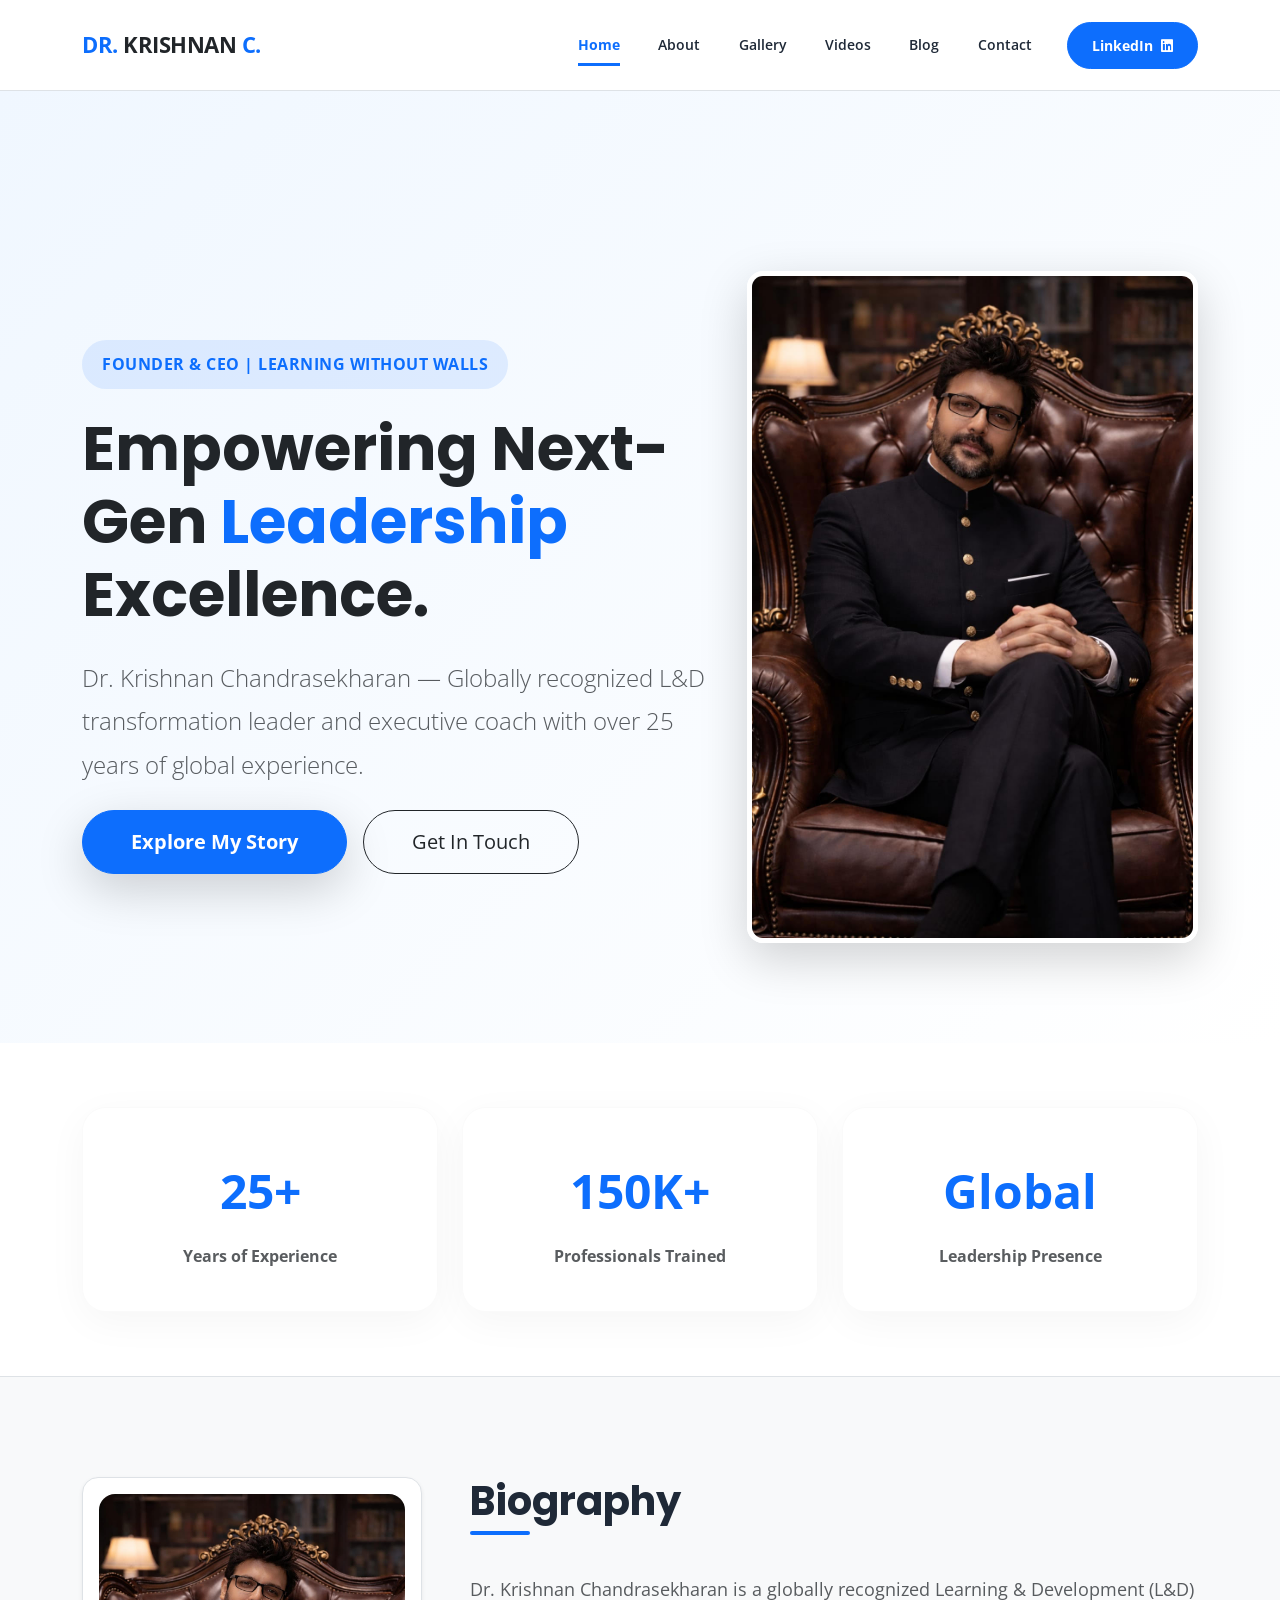
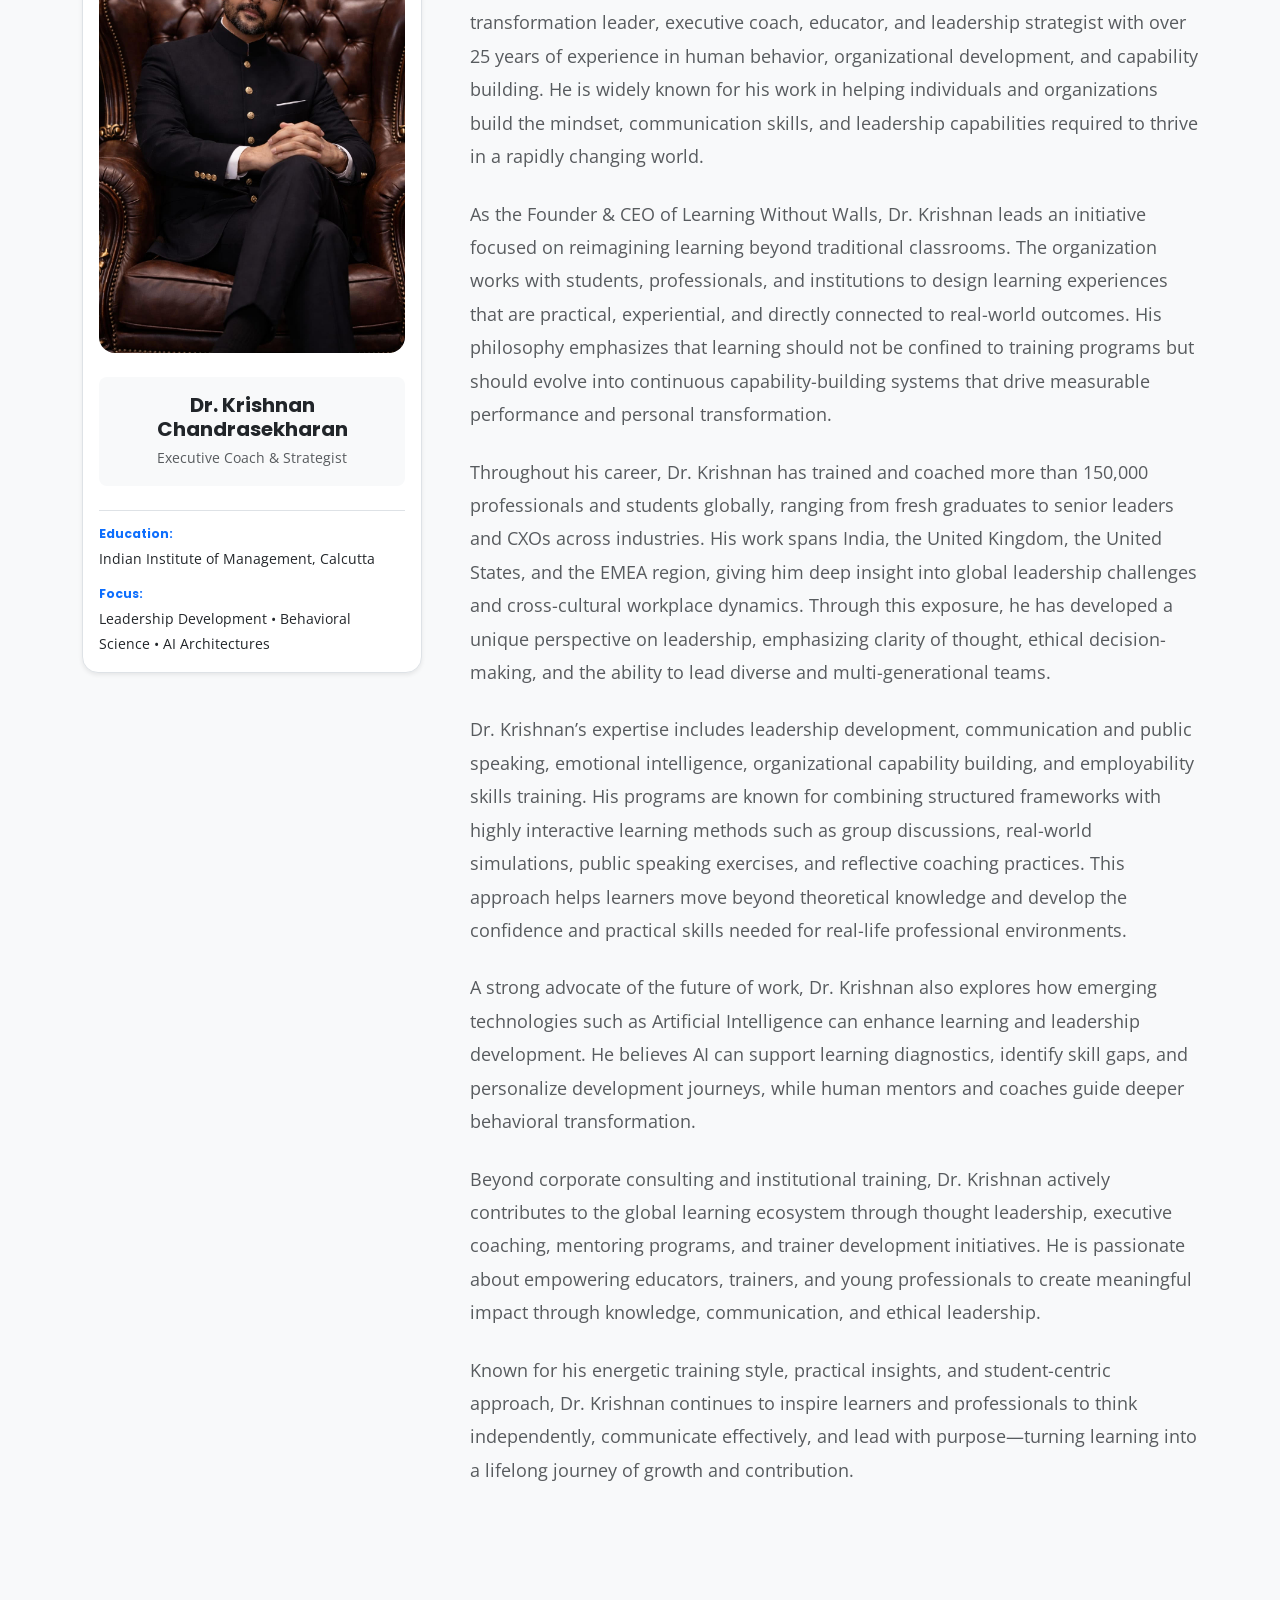
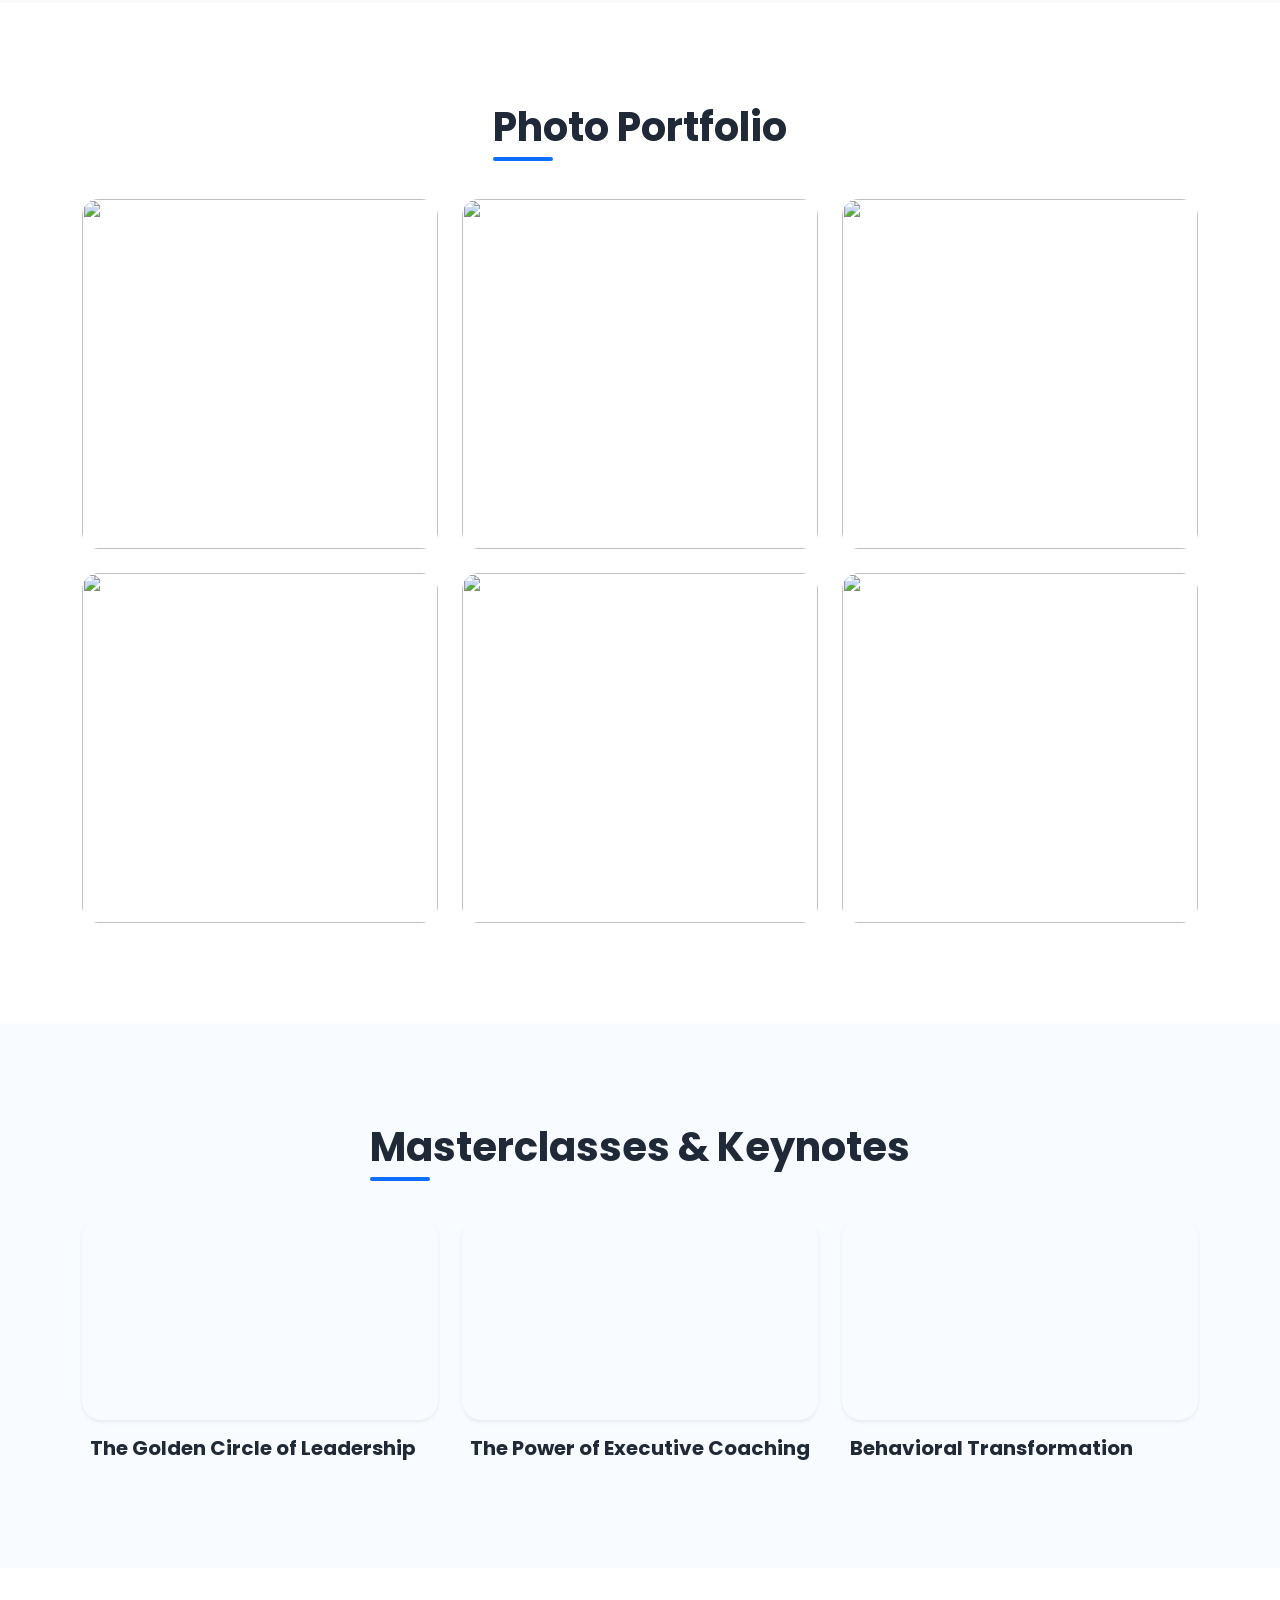
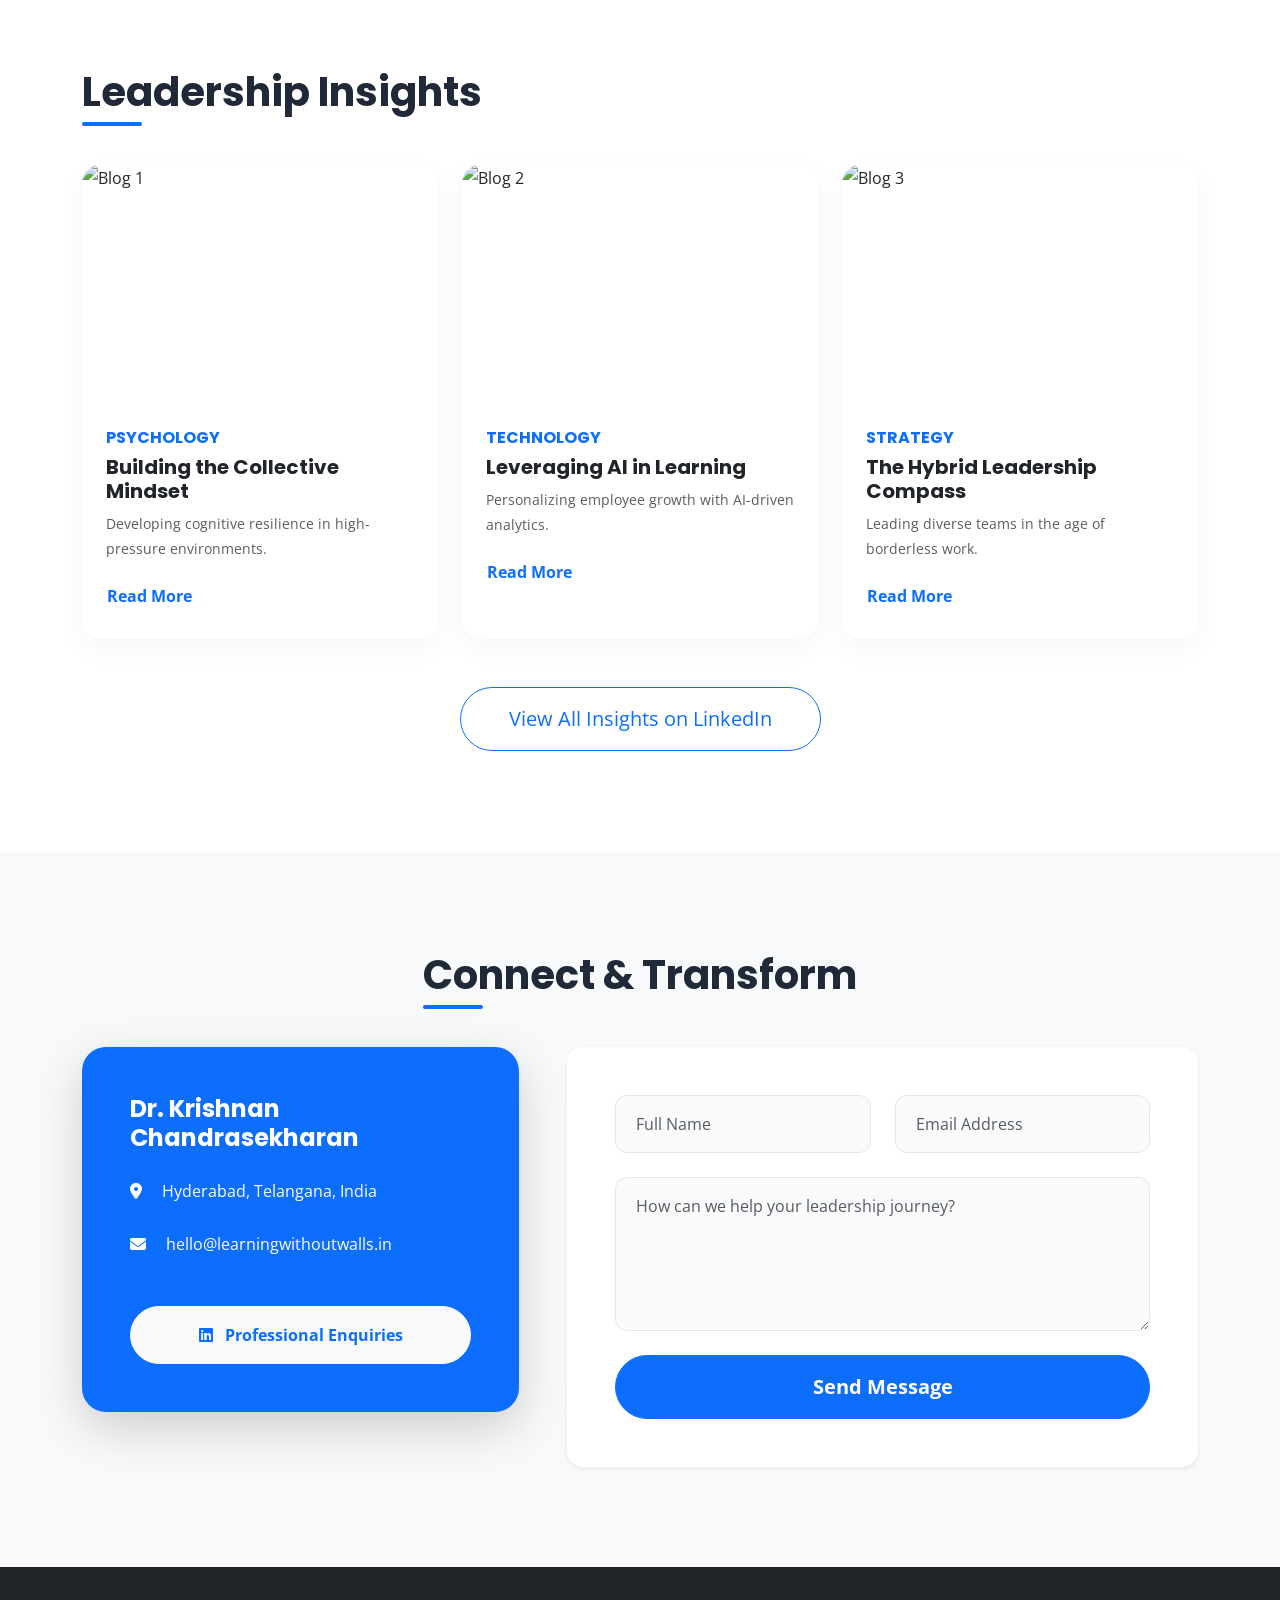
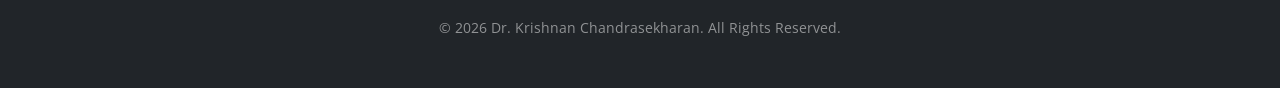
==== index.html @ 080487ce "Initialize Professional Leadership Portfolio for Dr. Krishnan" ====
<!DOCTYPE html>
<html lang="en">
<head>
    <meta charset="UTF-8">
    <meta name="viewport" content="width=device-width, initial-scale=1.0">
    <meta name="description" content="One-Page Corporate Portfolio of Dr. Krishnan Chandrasekharan | Leadership Strategist & Executive Coach.">
    <title>Dr. Krishnan Chandrasekharan | Leadership Transformation Hub</title>

    <!-- Bootstrap 5 CSS -->
    <link href="https://cdn.jsdelivr.net/npm/bootstrap@5.3.2/dist/css/bootstrap.min.css" rel="stylesheet">
    <!-- Google Fonts: Poppins / Open Sans -->
    <link href="https://fonts.googleapis.com/css2?family=Poppins:wght@300;400;500;600;700;800&family=Open+Sans:wght@400;600&display=swap" rel="stylesheet">
    <!-- Font Awesome Icons -->
    <link rel="stylesheet" href="https://cdnjs.cloudflare.com/ajax/libs/font-awesome/6.4.2/css/all.min.css">
    <!-- AOS Animations -->
    <link href="https://unpkg.com/aos@2.3.1/dist/aos.css" rel="stylesheet">
    <!-- Custom CSS -->
    <link rel="stylesheet" href="css/style.css">
    
    <style>
        /* Single-Page Scroll Behavior */
        html { scroll-behavior: smooth; }
        section { scroll-margin-top: 80px; }
        
        .nav-link.active {
            color: var(--primary-color) !important;
            font-weight: 700;
        }
        
        /* Sticky Nav Enhancement */
        .navbar.scrolled {
            box-shadow: 0 4px 20px rgba(0,0,0,0.08);
            padding: 0.8rem 0;
            background: rgba(255,255,255,0.98);
        }
        
        /* About Section Custom Layout for long text */
        .about-text-content {
            font-size: 1.1rem;
            line-height: 1.9;
        }
    </style>
</head>
<body data-bs-spy="scroll" data-bs-target="#mainNav" data-bs-offset="100" class="loading">

    <!-- Loading Spinner -->
    <div id="loader-wrapper"><div id="loader"></div></div>

    <!-- Navigation Bar (SPA Version) -->
    <nav class="navbar navbar-expand-lg border-bottom sticky-top bg-white" id="mainNav">
        <div class="container">
            <a class="navbar-brand text-primary fw-bold" href="#home">
                DR. <span class="text-dark">KRISHNAN</span> C.
            </a>
            <button class="navbar-toggler border-0" type="button" data-bs-toggle="collapse" data-bs-target="#navbarNav">
                <span class="navbar-toggler-icon"></span>
            </button>
            <div class="collapse navbar-collapse" id="navbarNav">
                <ul class="navbar-nav ms-auto align-items-center fw-semibold">
                    <li class="nav-item"><a class="nav-link px-3" href="#home">Home</a></li>
                    <li class="nav-item"><a class="nav-link px-3" href="#about">About</a></li>
                    <li class="nav-item"><a class="nav-link px-3" href="#gallery">Gallery</a></li>
                    <li class="nav-item"><a class="nav-link px-3" href="#videos">Videos</a></li>
                    <li class="nav-item"><a class="nav-link px-3" href="#blog">Blog</a></li>
                    <li class="nav-item"><a class="nav-link px-3" href="#contact">Contact</a></li>
                </ul>
                <div class="ms-lg-3 mt-3 mt-lg-0">
                    <a href="https://www.linkedin.com/in/drkc" target="_blank" class="btn btn-primary rounded-pill px-4 btn-sm">LinkedIn <i class="fab fa-linkedin ms-1"></i></a>
                </div>
            </div>
        </div>
    </nav>

    <!-- 1. Hero Section -->
    <header id="home" class="hero d-flex align-items-center">
        <div class="container">
            <div class="row align-items-center">
                <div class="col-lg-7" data-aos="fade-right">
                    <span class="badge-leadership mb-4">FOUNDER & CEO | LEARNING WITHOUT WALLS</span>
                    <h1 class="hero-title text-dark">Empowering Next-Gen <span class="text-primary">Leadership</span> Excellence.</h1>
                    <p class="lead text-muted mb-4 fs-4">Dr. Krishnan Chandrasekharan — Globally recognized L&D transformation leader and executive coach with over 25 years of global experience.</p>
                    <div class="d-flex flex-wrap gap-3">
                        <a href="#about" class="btn btn-primary btn-lg rounded-pill shadow-lg px-5 py-3">Explore My Story</a>
                        <a href="#contact" class="btn btn-outline-dark btn-lg rounded-pill px-5 py-3">Get In Touch</a>
                    </div>
                </div>
                <div class="col-lg-5 mt-5 mt-lg-0" data-aos="fade-left">
                    <div class="rounded-4 overflow-hidden shadow-lg border-5 border-white border">
                        <img src="images/profile.jpg" onerror="this.src='https://images.unsplash.com/photo-1560250056-07ba644d8ad3?auto=format&fit=crop&q=80&w=1000'" alt="Dr. Krishnan C." class="img-fluid w-100 shadow-lg">
                    </div>
                </div>
            </div>
        </div>
    </header>

    <!-- Key Highlights Stats -->
    <section class="py-5 bg-white border-bottom shadow-sm">
        <div class="container py-3">
            <div class="row g-4 text-center">
                <div class="col-md-4" data-aos="fade-up">
                    <div class="stat-card">
                        <span class="stat-number fw-bold">25+</span>
                        <p class="mb-0 text-muted fw-bold">Years of Experience</p>
                    </div>
                </div>
                <div class="col-md-4" data-aos="fade-up" data-aos-delay="100">
                    <div class="stat-card">
                        <span class="stat-number fw-bold">150K+</span>
                        <p class="mb-0 text-muted fw-bold">Professionals Trained</p>
                    </div>
                </div>
                <div class="col-md-4" data-aos="fade-up" data-aos-delay="200">
                    <div class="stat-card">
                        <span class="stat-number fw-bold">Global</span>
                        <p class="mb-0 text-muted fw-bold">Leadership Presence</p>
                    </div>
                </div>
            </div>
        </div>
    </section>

    <!-- 2. About Section (FULL CONTENT EXACTLY) -->
    <section id="about" class="section-padding bg-light">
        <div class="container">
            <div class="row g-5">
                <div class="col-lg-4" data-aos="fade-right">
                    <div class="card p-3 border rounded-4 shadow-sm bg-white sticky-top" style="top: 100px;">
                        <img src="images/profile.jpg" onerror="this.src='https://images.unsplash.com/photo-1560250056-07ba644d8ad3?auto=format&fit=crop&q=80&w=1000'" alt="Dr. Krishnan" class="img-fluid rounded-4 mb-4">
                        <div class="p-3 bg-light rounded-3 text-center mb-4">
                            <h5 class="fw-bold fs-5 mb-1">Dr. Krishnan Chandrasekharan</h5>
                            <p class="text-muted small mb-0 font-heading">Executive Coach & Strategist</p>
                        </div>
                        <div class="d-flex flex-column gap-3 small border-top pt-3">
                            <div><h6 class="fw-bold mb-1 small text-primary">Education:</h6><p class="mb-0">Indian Institute of Management, Calcutta</p></div>
                            <div><h6 class="fw-bold mb-1 small text-primary">Focus:</h6><p class="mb-0">Leadership Development • Behavioral Science • AI Architectures</p></div>
                        </div>
                    </div>
                </div>
                <div class="col-lg-8" data-aos="fade-left">
                    <h2 class="section-title fw-bold">Biography</h2>
                    <div class="about-text-content text-muted mt-4">
                        <p class="mb-4">Dr. Krishnan Chandrasekharan is a globally recognized Learning & Development (L&D) transformation leader, executive coach, educator, and leadership strategist with over 25 years of experience in human behavior, organizational development, and capability building. He is widely known for his work in helping individuals and organizations build the mindset, communication skills, and leadership capabilities required to thrive in a rapidly changing world.</p>

                        <p class="mb-4">As the Founder & CEO of Learning Without Walls, Dr. Krishnan leads an initiative focused on reimagining learning beyond traditional classrooms. The organization works with students, professionals, and institutions to design learning experiences that are practical, experiential, and directly connected to real-world outcomes. His philosophy emphasizes that learning should not be confined to training programs but should evolve into continuous capability-building systems that drive measurable performance and personal transformation.</p>

                        <p class="mb-4">Throughout his career, Dr. Krishnan has trained and coached more than 150,000 professionals and students globally, ranging from fresh graduates to senior leaders and CXOs across industries. His work spans India, the United Kingdom, the United States, and the EMEA region, giving him deep insight into global leadership challenges and cross-cultural workplace dynamics. Through this exposure, he has developed a unique perspective on leadership, emphasizing clarity of thought, ethical decision-making, and the ability to lead diverse and multi-generational teams.</p>

                        <p class="mb-4">Dr. Krishnan’s expertise includes leadership development, communication and public speaking, emotional intelligence, organizational capability building, and employability skills training. His programs are known for combining structured frameworks with highly interactive learning methods such as group discussions, real-world simulations, public speaking exercises, and reflective coaching practices. This approach helps learners move beyond theoretical knowledge and develop the confidence and practical skills needed for real-life professional environments.</p>

                        <p class="mb-4">A strong advocate of the future of work, Dr. Krishnan also explores how emerging technologies such as Artificial Intelligence can enhance learning and leadership development. He believes AI can support learning diagnostics, identify skill gaps, and personalize development journeys, while human mentors and coaches guide deeper behavioral transformation.</p>

                        <p class="mb-4">Beyond corporate consulting and institutional training, Dr. Krishnan actively contributes to the global learning ecosystem through thought leadership, executive coaching, mentoring programs, and trainer development initiatives. He is passionate about empowering educators, trainers, and young professionals to create meaningful impact through knowledge, communication, and ethical leadership.</p>

                        <p>Known for his energetic training style, practical insights, and student-centric approach, Dr. Krishnan continues to inspire learners and professionals to think independently, communicate effectively, and lead with purpose—turning learning into a lifelong journey of growth and contribution.</p>
                    </div>
                </div>
            </div>
        </div>
    </section>

    <!-- 3. Photo Gallery Section (STRICT MEDIA USAGE) -->
    <section id="gallery" class="section-padding bg-white">
        <div class="container">
            <h2 class="section-title fw-bold mb-5 text-center d-block mx-auto" style="width: fit-content;">Photo Portfolio</h2>
            <div class="row g-4">
                <div class="col-lg-4 col-md-6" data-aos="zoom-in"><div class="gallery-item" data-bs-toggle="modal" data-bs-target="#imageModal" data-bs-img="https://images.unsplash.com/photo-1552664730-d307ca884978"><img src="https://images.unsplash.com/photo-1552664730-d307ca884978?w=800" class="img-fluid gallery-img"><div class="gallery-overlay"><i class="fas fa-search-plus"></i></div></div></div>
                <div class="col-lg-4 col-md-6" data-aos="zoom-in" data-aos-delay="100"><div class="gallery-item" data-bs-toggle="modal" data-bs-target="#imageModal" data-bs-img="https://images.unsplash.com/photo-1573164713988-8665fc963095"><img src="https://images.unsplash.com/photo-1573164713988-8665fc963095?w=800" class="img-fluid gallery-img"><div class="gallery-overlay"><i class="fas fa-search-plus"></i></div></div></div>
                <div class="col-lg-4 col-md-6" data-aos="zoom-in" data-aos-delay="200"><div class="gallery-item" data-bs-toggle="modal" data-bs-target="#imageModal" data-bs-img="https://images.unsplash.com/photo-1556761175-4b46a572b786"><img src="https://images.unsplash.com/photo-1556761175-4b46a572b786?w=800" class="img-fluid gallery-img"><div class="gallery-overlay"><i class="fas fa-search-plus"></i></div></div></div>
                <div class="col-lg-4 col-md-6" data-aos="zoom-in" data-aos-delay="300"><div class="gallery-item" data-bs-toggle="modal" data-bs-target="#imageModal" data-bs-img="https://images.unsplash.com/photo-1521737604893-d14cc237f11d"><img src="https://images.unsplash.com/photo-1521737604893-d14cc237f11d?w=800" class="img-fluid gallery-img"><div class="gallery-overlay"><i class="fas fa-search-plus"></i></div></div></div>
                <div class="col-lg-4 col-md-6" data-aos="zoom-in" data-aos-delay="400"><div class="gallery-item" data-bs-toggle="modal" data-bs-target="#imageModal" data-bs-img="https://images.unsplash.com/photo-1505373877841-8d25f7d46678"><img src="https://images.unsplash.com/photo-1505373877841-8d25f7d46678?w=800" class="img-fluid gallery-img"><div class="gallery-overlay"><i class="fas fa-search-plus"></i></div></div></div>
                <div class="col-lg-4 col-md-6" data-aos="zoom-in" data-aos-delay="500"><div class="gallery-item" data-bs-toggle="modal" data-bs-target="#imageModal" data-bs-img="https://images.unsplash.com/photo-1515169067868-5387ec356754"><img src="https://images.unsplash.com/photo-1515169067868-5387ec356754?w=800" class="img-fluid gallery-img"><div class="gallery-overlay"><i class="fas fa-search-plus"></i></div></div></div>
            </div>
        </div>
    </section>

    <!-- 4. Video Gallery Section (STRICT MEDIA USAGE) -->
    <section id="videos" class="section-padding bg-light-blue">
        <div class="container">
            <h2 class="section-title fw-bold mb-5 text-center d-block mx-auto" style="width: fit-content;">Masterclasses & Keynotes</h2>
            <div class="row g-4">
                <div class="col-lg-4 col-md-6" data-aos="fade-up"><div class="video-container shadow-sm"><div class="ratio ratio-16x9"><iframe src="https://www.youtube.com/embed/fW8amMCVAJQ" allowfullscreen></iframe></div></div><h5 class="mt-3 fw-bold ps-2">The Golden Circle of Leadership</h5></div>
                <div class="col-lg-4 col-md-6" data-aos="fade-up" data-aos-delay="100"><div class="video-container shadow-sm"><div class="ratio ratio-16x9"><iframe src="https://www.youtube.com/embed/OiaSTVlY2pA" allowfullscreen></iframe></div></div><h5 class="mt-3 fw-bold ps-2">The Power of Executive Coaching</h5></div>
                <div class="col-lg-4 col-md-6" data-aos="fade-up" data-aos-delay="200"><div class="video-container shadow-sm"><div class="ratio ratio-16x9"><iframe src="https://www.youtube.com/embed/PCYbeit2sZk" allowfullscreen></iframe></div></div><h5 class="mt-3 fw-bold ps-2">Behavioral Transformation</h5></div>
            </div>
        </div>
    </section>

    <!-- 5. Blog Section (FIX: FULLY POPULATED) -->
    <section id="blog" class="section-padding bg-white">
        <div class="container">
            <h2 class="section-title fw-bold mb-5">Leadership Insights</h2>
            <div class="row g-4">
                <div class="col-lg-4 col-md-6" data-aos="fade-up">
                    <div class="blog-card card h-100">
                        <img src="https://images.unsplash.com/photo-1507537297725-24a1c029d3ca?w=800" class="card-img-top" alt="Blog 1">
                        <div class="card-body p-4">
                            <h6 class="text-primary fw-bold text-uppercase mb-2">Psychology</h6>
                            <h5 class="fw-bold fs-5">Building the Collective Mindset</h5>
                            <p class="text-muted small">Developing cognitive resilience in high-pressure environments.</p>
                            <a href="https://www.linkedin.com/in/drkc" target="_blank" class="btn btn-link px-0 fw-bold text-decoration-none text-primary">Read More</a>
                        </div>
                    </div>
                </div>
                <div class="col-lg-4 col-md-6" data-aos="fade-up" data-aos-delay="100">
                    <div class="blog-card card h-100">
                        <img src="https://images.unsplash.com/photo-1555066931-4365d14bab8c?w=800" class="card-img-top" alt="Blog 2">
                        <div class="card-body p-4">
                            <h6 class="text-primary fw-bold text-uppercase mb-2">Technology</h6>
                            <h5 class="fw-bold fs-5">Leveraging AI in Learning</h5>
                            <p class="text-muted small">Personalizing employee growth with AI-driven analytics.</p>
                            <a href="https://www.linkedin.com/in/drkc" target="_blank" class="btn btn-link px-0 fw-bold text-decoration-none text-primary">Read More</a>
                        </div>
                    </div>
                </div>
                <div class="col-lg-4 col-md-6" data-aos="fade-up" data-aos-delay="200">
                    <div class="blog-card card h-100">
                        <img src="https://images.unsplash.com/photo-1522071820081-009f0129c71c?w=800" class="card-img-top" alt="Blog 3">
                        <div class="card-body p-4">
                            <h6 class="text-primary fw-bold text-uppercase mb-2">Strategy</h6>
                            <h5 class="fw-bold fs-5">The Hybrid Leadership Compass</h5>
                            <p class="text-muted small">Leading diverse teams in the age of borderless work.</p>
                            <a href="https://www.linkedin.com/in/drkc" target="_blank" class="btn btn-link px-0 fw-bold text-decoration-none text-primary">Read More</a>
                        </div>
                    </div>
                </div>
            </div>
            <div class="text-center mt-5"><button class="btn btn-outline-primary btn-lg rounded-pill px-5 py-3">View All Insights on LinkedIn</button></div>
        </div>
    </section>

    <!-- 6. Contact Section (FIX: INTEGRATED) -->
    <section id="contact" class="section-padding bg-light">
        <div class="container">
            <h2 class="section-title fw-bold mb-5 text-center mx-auto d-block" style="width: fit-content;">Connect & Transform</h2>
            <div class="row g-5">
                <div class="col-lg-5" data-aos="fade-right">
                    <div class="contact-info-card shadow-lg p-5">
                        <h4 class="fw-bold mb-4">Dr. Krishnan Chandrasekharan</h4>
                        <p class="mb-4"><i class="fas fa-map-marker-alt me-3 text-white"></i> Hyderabad, Telangana, India</p>
                        <p class="mb-5"><i class="fas fa-envelope me-3 text-white"></i> hello@learningwithoutwalls.in</p>
                        <a href="https://www.linkedin.com/in/drkc" target="_blank" class="btn btn-light rounded-pill px-4 fw-bold text-primary w-100 py-3"><i class="fab fa-linkedin me-2"></i> Professional Enquiries</a>
                    </div>
                </div>
                <div class="col-lg-7" data-aos="fade-left">
                    <div class="card p-5 border-0 shadow-sm rounded-4 h-100">
                        <form id="contactForm" novalidate>
                            <div class="row g-4">
                                <div class="col-md-6"><input type="text" class="form-control" placeholder="Full Name" required></div>
                                <div class="col-md-6"><input type="email" class="form-control" placeholder="Email Address" required></div>
                                <div class="col-12"><textarea class="form-control" rows="5" placeholder="How can we help your leadership journey?" required></textarea></div>
                                <div class="col-12"><button type="submit" class="btn btn-primary btn-lg w-100 rounded-pill py-3 fw-bold">Send Message</button></div>
                            </div>
                        </form>
                        <div id="formMessage"></div>
                    </div>
                </div>
            </div>
        </div>
    </section>


    <!-- Modal for Zoom View -->
    <div class="modal fade" id="imageModal" tabindex="-1" aria-hidden="true">
        <div class="modal-dialog modal-lg modal-dialog-centered">
            <div class="modal-content border-0 bg-transparent text-end">
                <button type="button" class="btn-close btn-close-white ms-auto mb-2" data-bs-dismiss="modal"></button>
                <img src="" id="modalImg" class="img-fluid rounded-4 shadow-lg w-100">
            </div>
        </div>
    </div>

    <!-- Footer -->
    <footer class="bg-dark text-white py-5"><div class="container text-center"><p class="small opacity-50 mb-0">&copy; 2026 Dr. Krishnan Chandrasekharan. All Rights Reserved.</p></div></footer>

    <!-- Scripts -->
    <script src="https://cdn.jsdelivr.net/npm/bootstrap@5.3.2/dist/js/bootstrap.bundle.min.js"></script>
    <script src="https://unpkg.com/aos@2.3.1/dist/aos.js"></script>
    <script src="js/script.js"></script>
    <script>
        // Modal image logic
        const imageModal = document.getElementById('imageModal');
        imageModal.addEventListener('show.bs.modal', function (event) {
            const button = event.relatedTarget;
            const imgSrc = button.getAttribute('data-bs-img');
            const modalImg = imageModal.querySelector('#modalImg');
            modalImg.src = imgSrc;
        });
    </script>
</body>
</html>
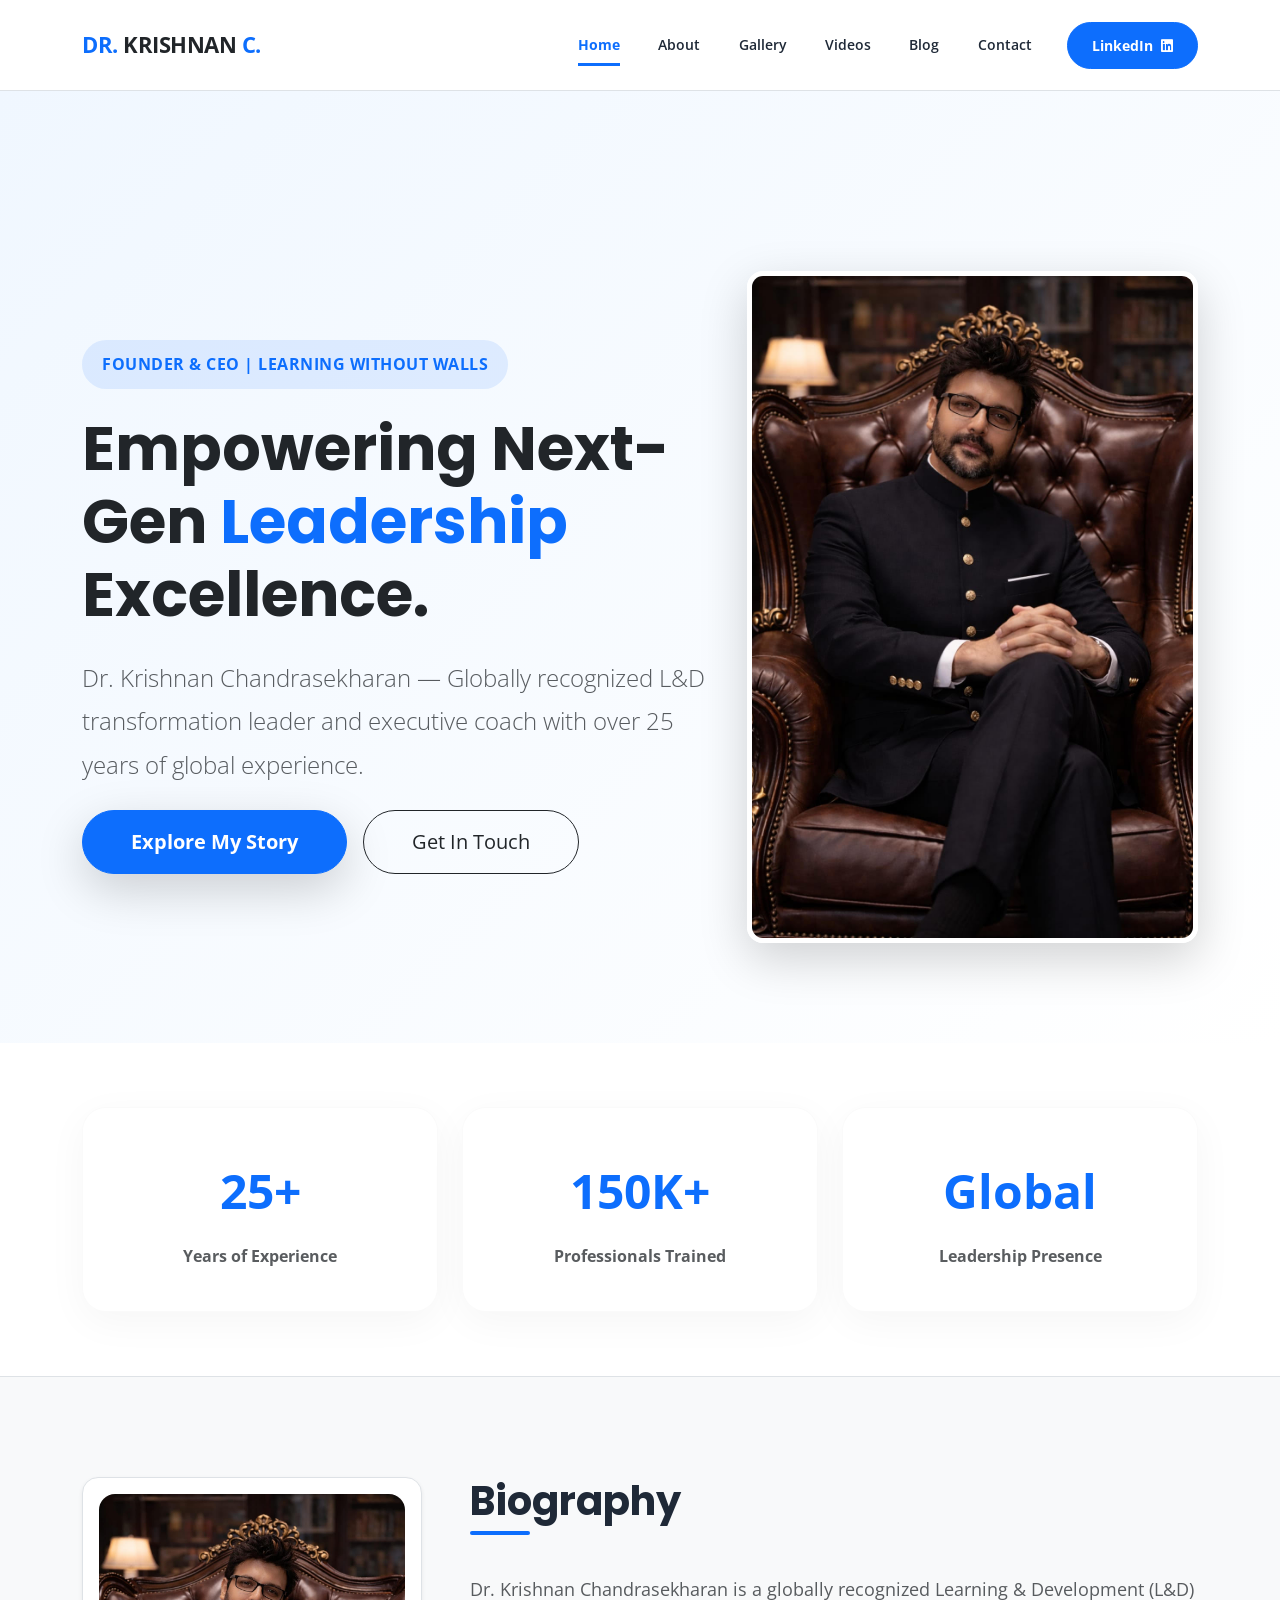
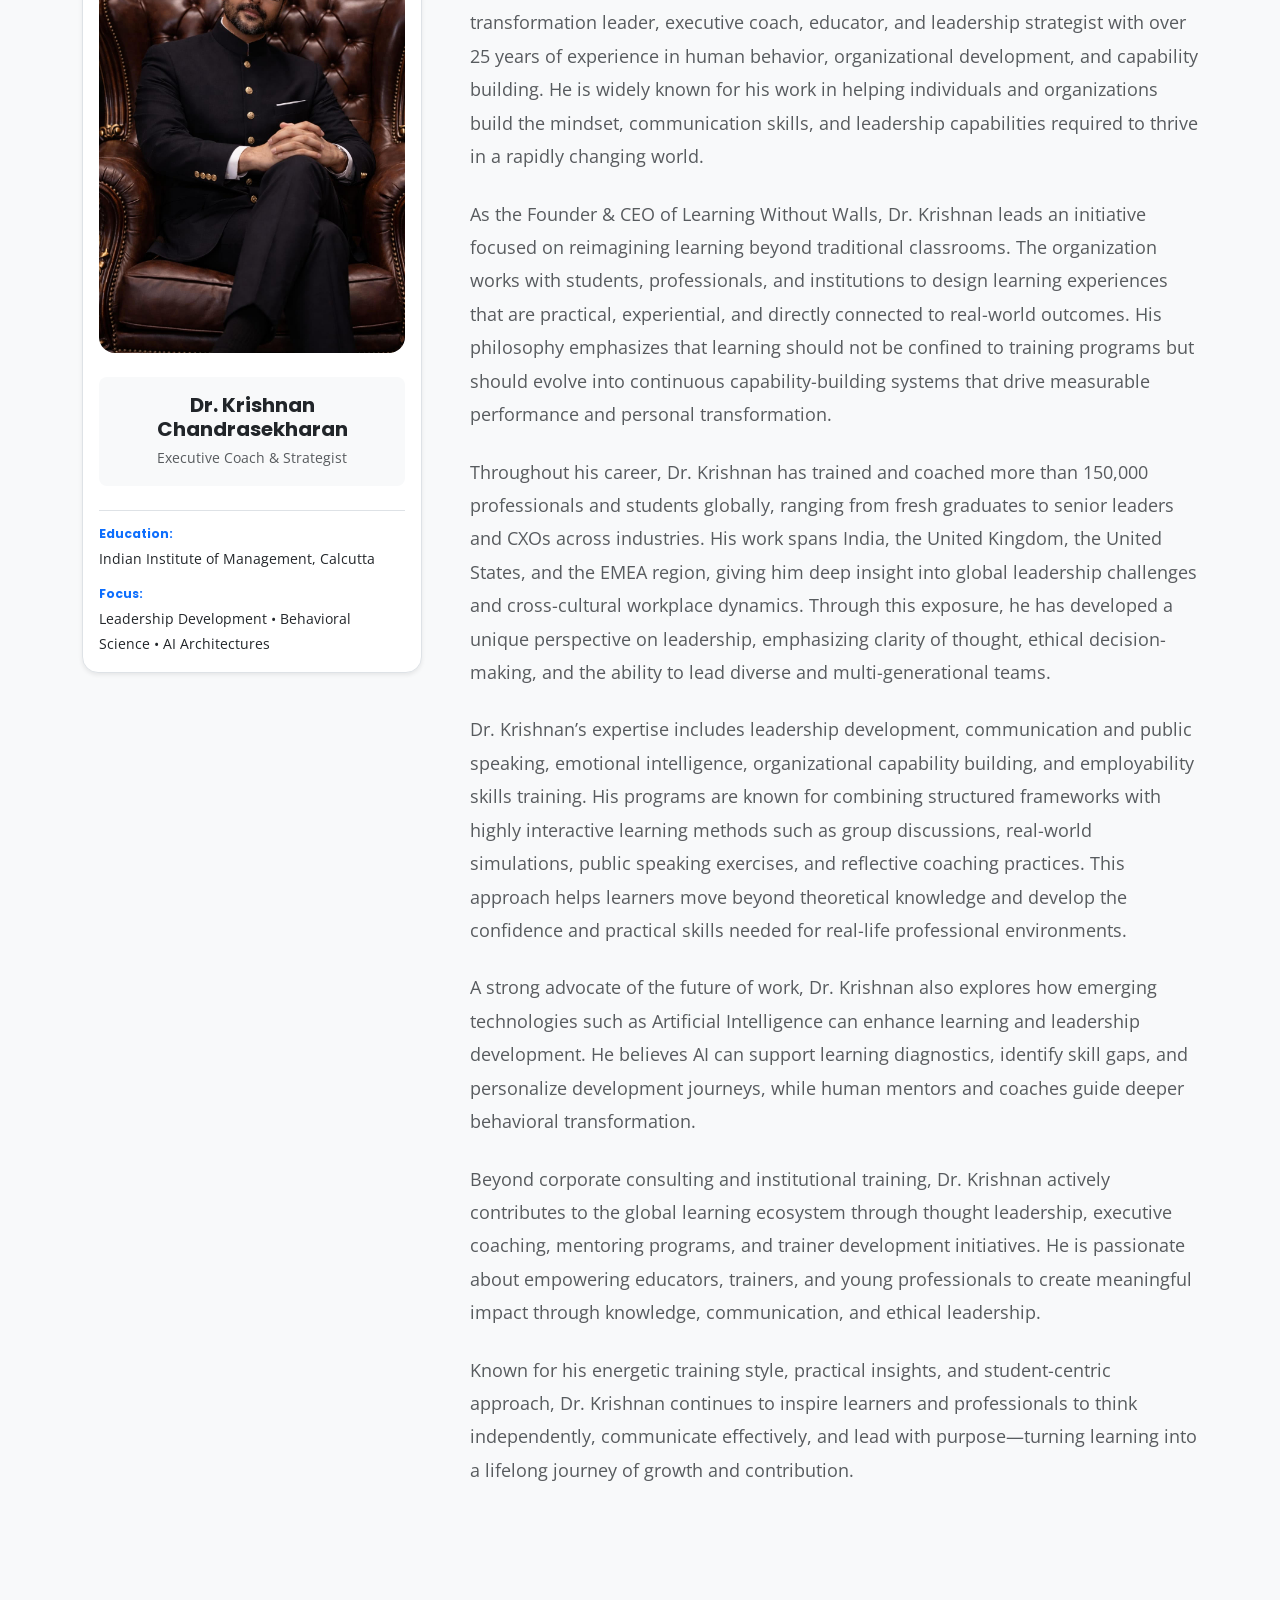
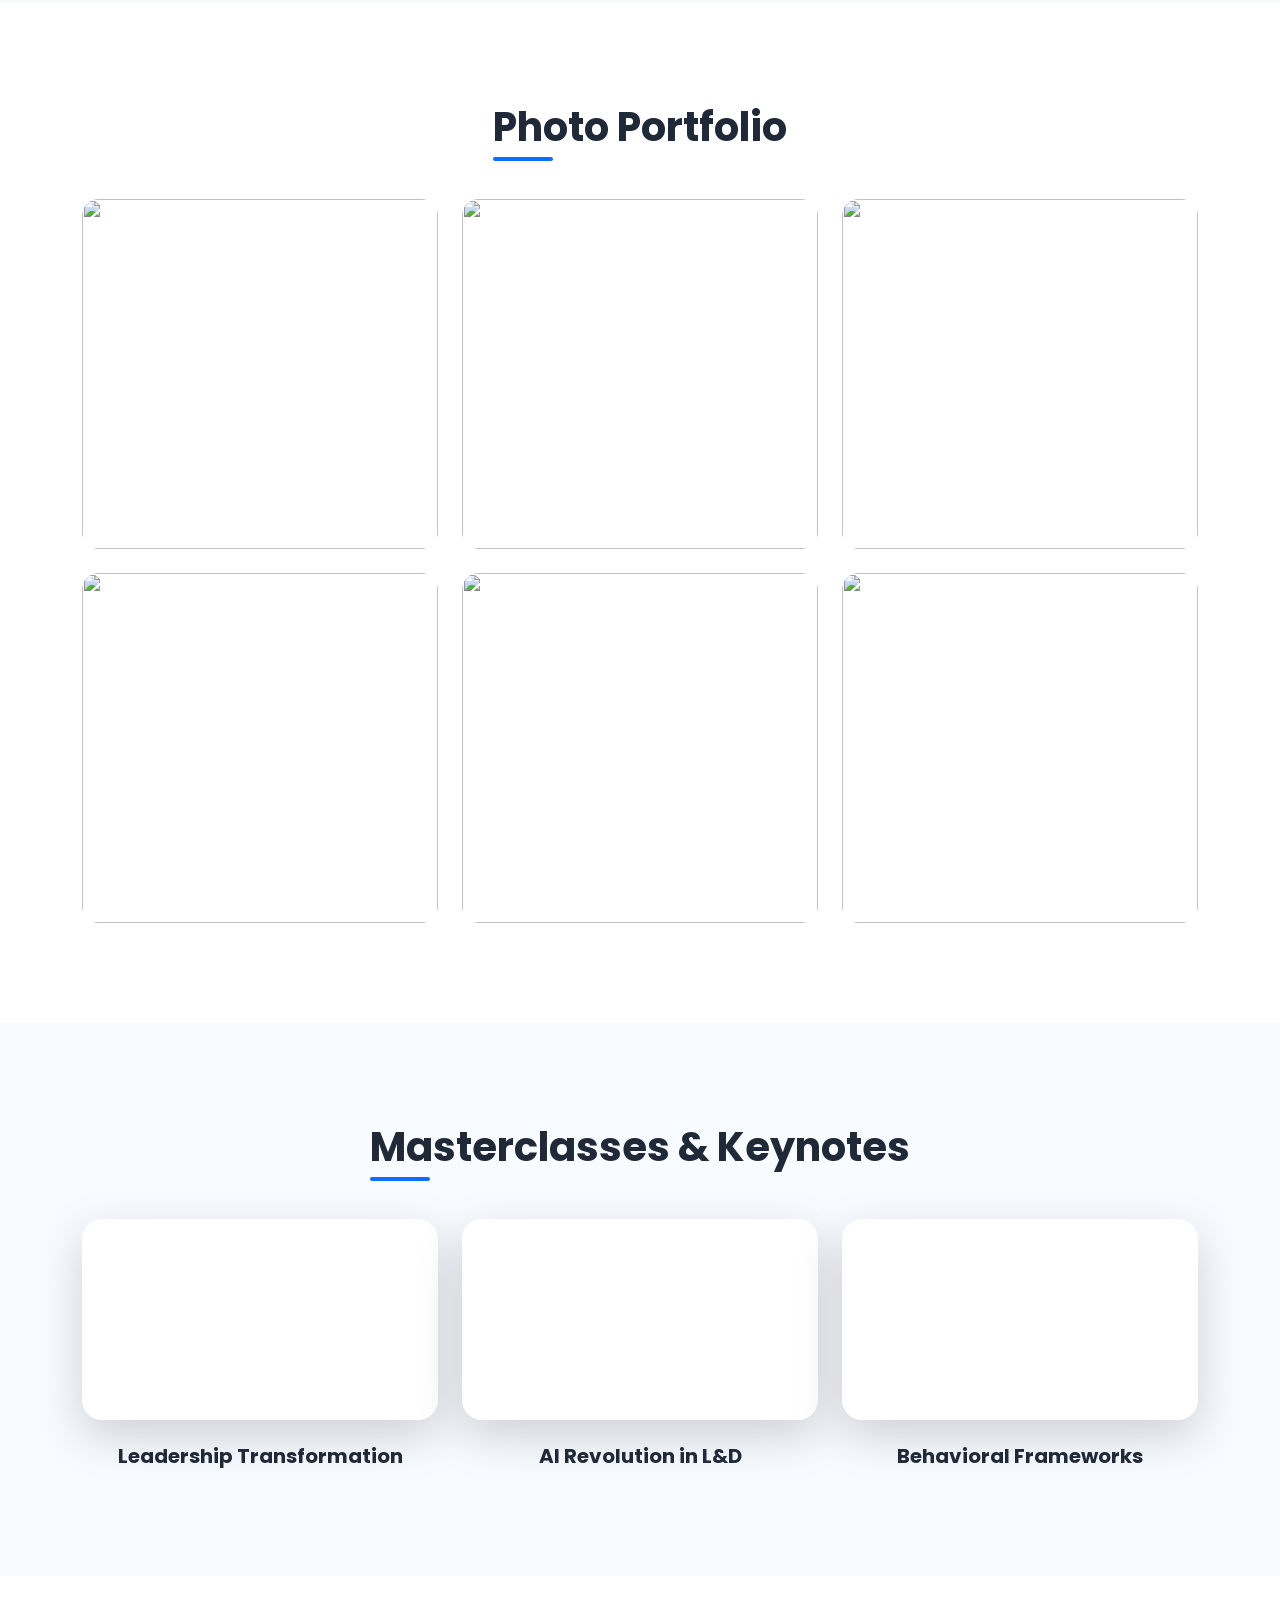
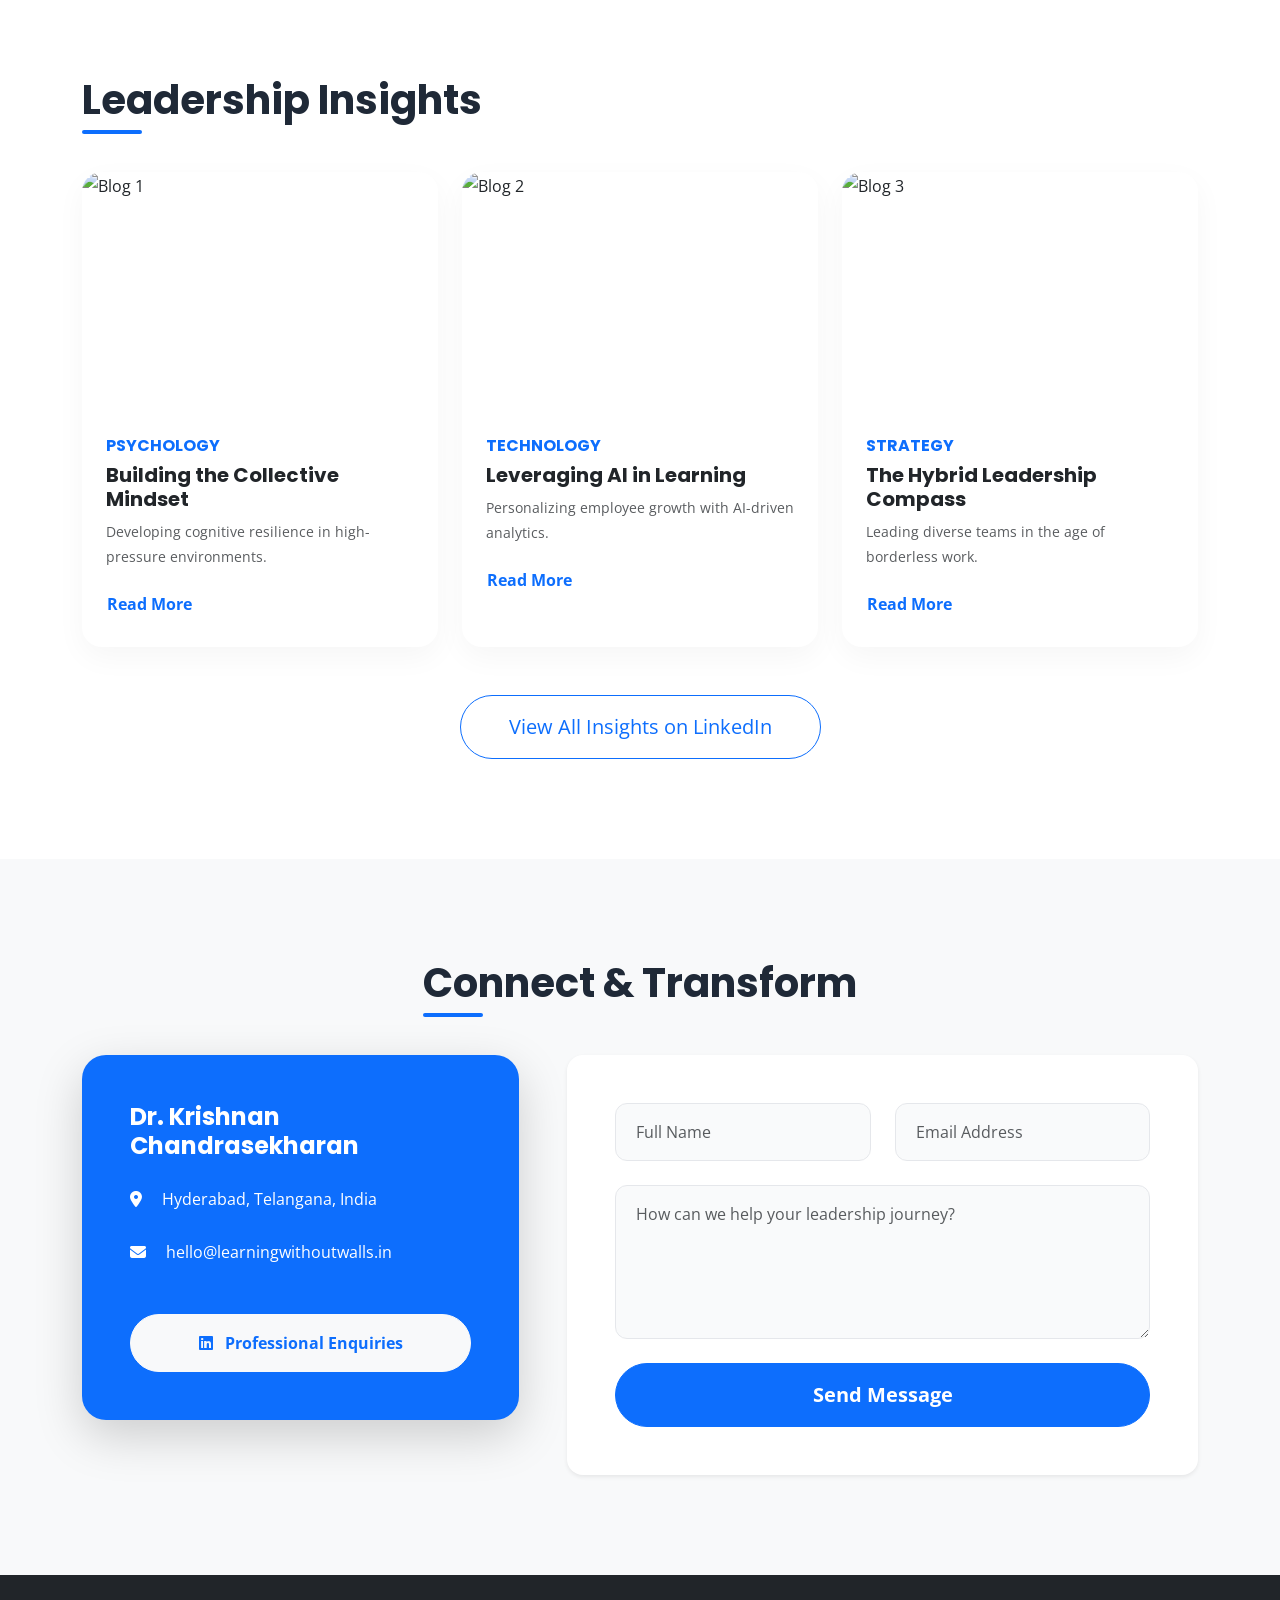
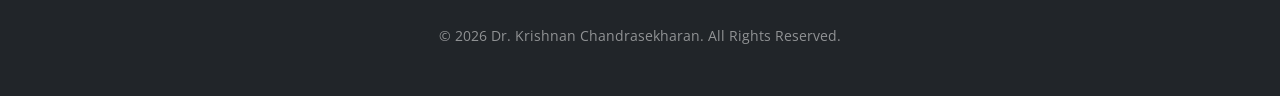
==== commit 7a84ac70: "Refactor: Convert to Single-Page Scrolling Portfolio for Dr. Krishnan Chandrasekharan, integrate pro" ====
--- a/index.html
+++ b/index.html
@@ -178,9 +178,32 @@
         <div class="container">
             <h2 class="section-title fw-bold mb-5 text-center d-block mx-auto" style="width: fit-content;">Masterclasses & Keynotes</h2>
             <div class="row g-4">
-                <div class="col-lg-4 col-md-6" data-aos="fade-up"><div class="video-container shadow-sm"><div class="ratio ratio-16x9"><iframe src="https://www.youtube.com/embed/fW8amMCVAJQ" allowfullscreen></iframe></div></div><h5 class="mt-3 fw-bold ps-2">The Golden Circle of Leadership</h5></div>
-                <div class="col-lg-4 col-md-6" data-aos="fade-up" data-aos-delay="100"><div class="video-container shadow-sm"><div class="ratio ratio-16x9"><iframe src="https://www.youtube.com/embed/OiaSTVlY2pA" allowfullscreen></iframe></div></div><h5 class="mt-3 fw-bold ps-2">The Power of Executive Coaching</h5></div>
-                <div class="col-lg-4 col-md-6" data-aos="fade-up" data-aos-delay="200"><div class="video-container shadow-sm"><div class="ratio ratio-16x9"><iframe src="https://www.youtube.com/embed/PCYbeit2sZk" allowfullscreen></iframe></div></div><h5 class="mt-3 fw-bold ps-2">Behavioral Transformation</h5></div>
+                <div class="col-lg-4 col-md-6" data-aos="fade-up">
+                    <div class="video-card shadow-lg">
+                        <div class="ratio ratio-16x9">
+                            <iframe src="https://www.youtube.com/embed/5MgBikgcWnY" title="Leadership Transformation Masterclass" allow="accelerometer; autoplay; clipboard-write; encrypted-media; gyroscope; picture-in-picture; web-share" allowfullscreen loading="lazy"></iframe>
+                        </div>
+                    </div>
+                    <h5 class="mt-4 fw-bold text-center">Leadership Transformation</h5>
+                </div>
+                <!-- Video 2 -->
+                <div class="col-lg-4 col-md-6" data-aos="fade-up" data-aos-delay="100">
+                    <div class="video-card shadow-lg">
+                        <div class="ratio ratio-16x9">
+                            <iframe src="https://www.youtube.com/embed/2Vv-BfVoq4g" title="The AI Revolution in L&D" allow="accelerometer; autoplay; clipboard-write; encrypted-media; gyroscope; picture-in-picture; web-share" allowfullscreen loading="lazy"></iframe>
+                        </div>
+                    </div>
+                    <h5 class="mt-4 fw-bold text-center">AI Revolution in L&D</h5>
+                </div>
+                <!-- Video 3 -->
+                <div class="col-lg-4 col-md-6" data-aos="fade-up" data-aos-delay="200">
+                    <div class="video-card shadow-lg">
+                        <div class="ratio ratio-16x9">
+                            <iframe src="https://www.youtube.com/embed/tAGnKpE4NCI" title="Behavioral Frameworks for Professionals" allow="accelerometer; autoplay; clipboard-write; encrypted-media; gyroscope; picture-in-picture; web-share" allowfullscreen loading="lazy"></iframe>
+                        </div>
+                    </div>
+                    <h5 class="mt-4 fw-bold text-center">Behavioral Frameworks</h5>
+                </div>
             </div>
         </div>
     </section>
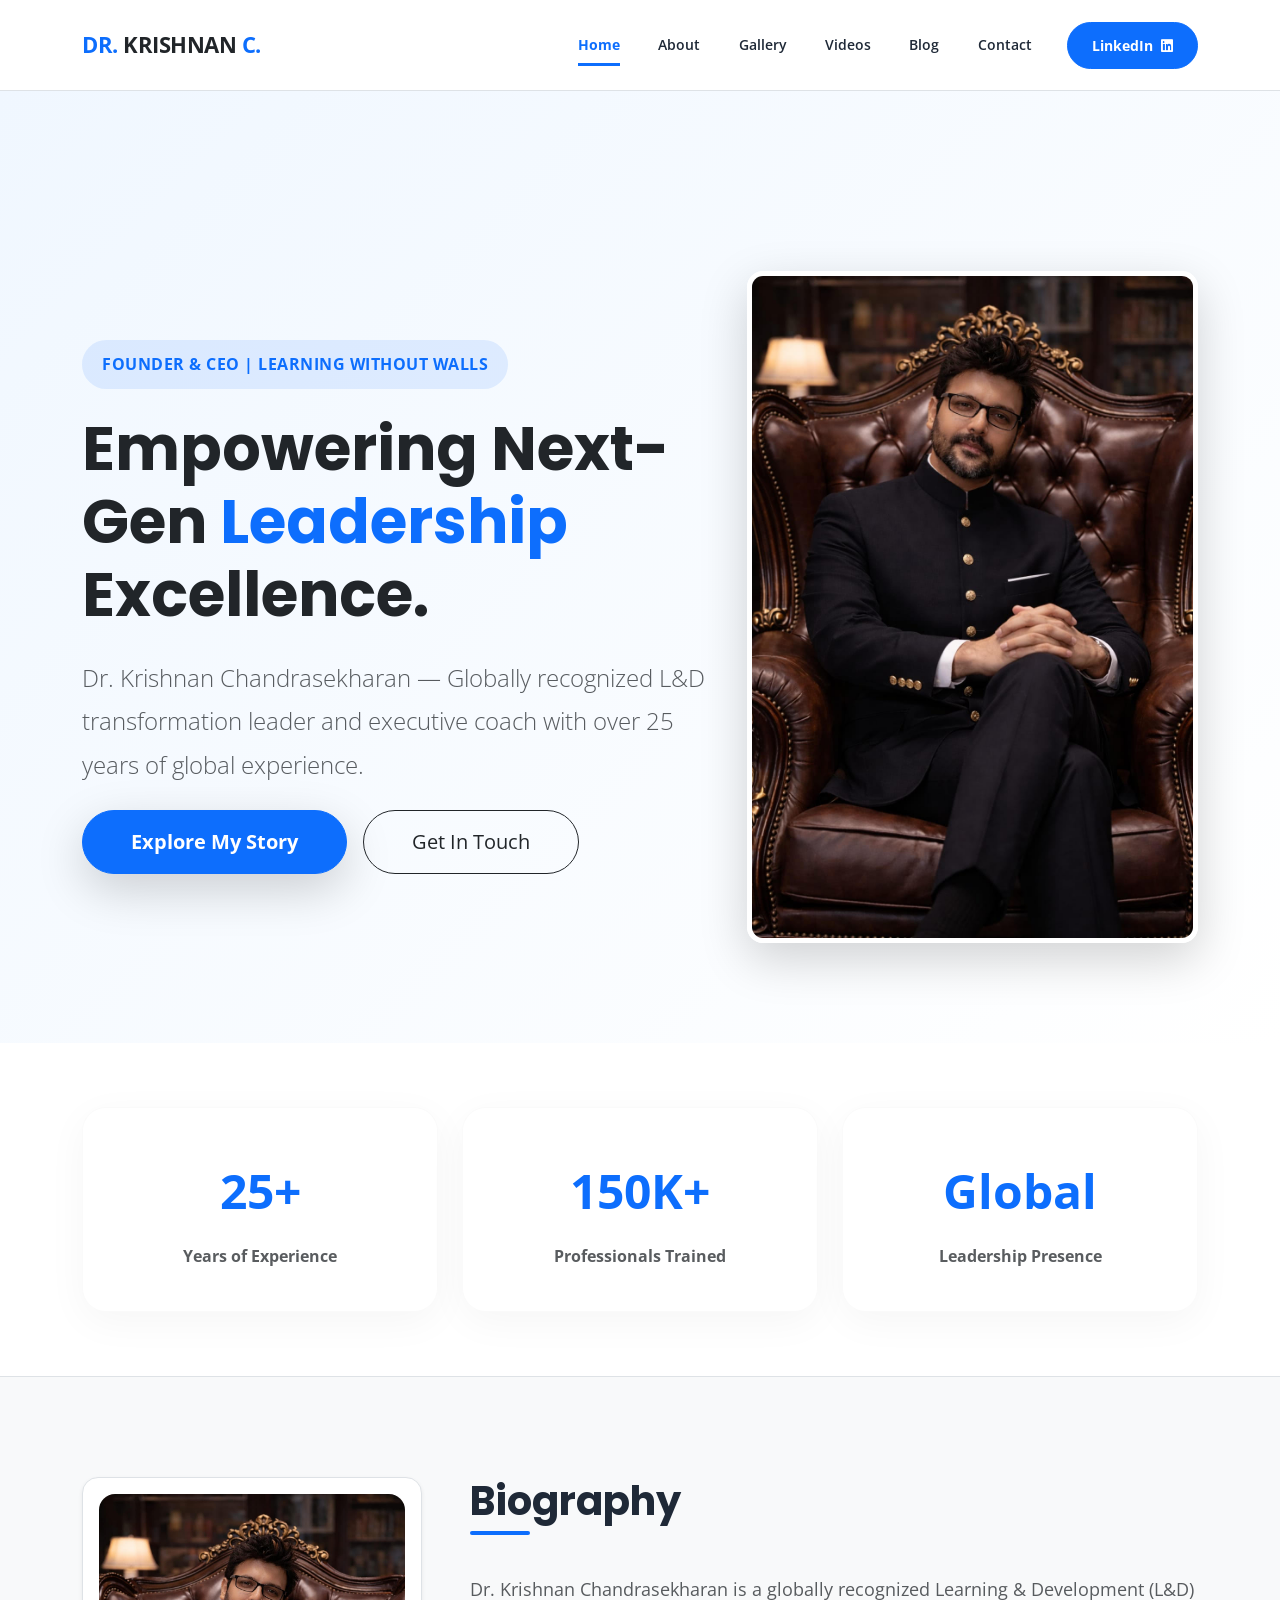
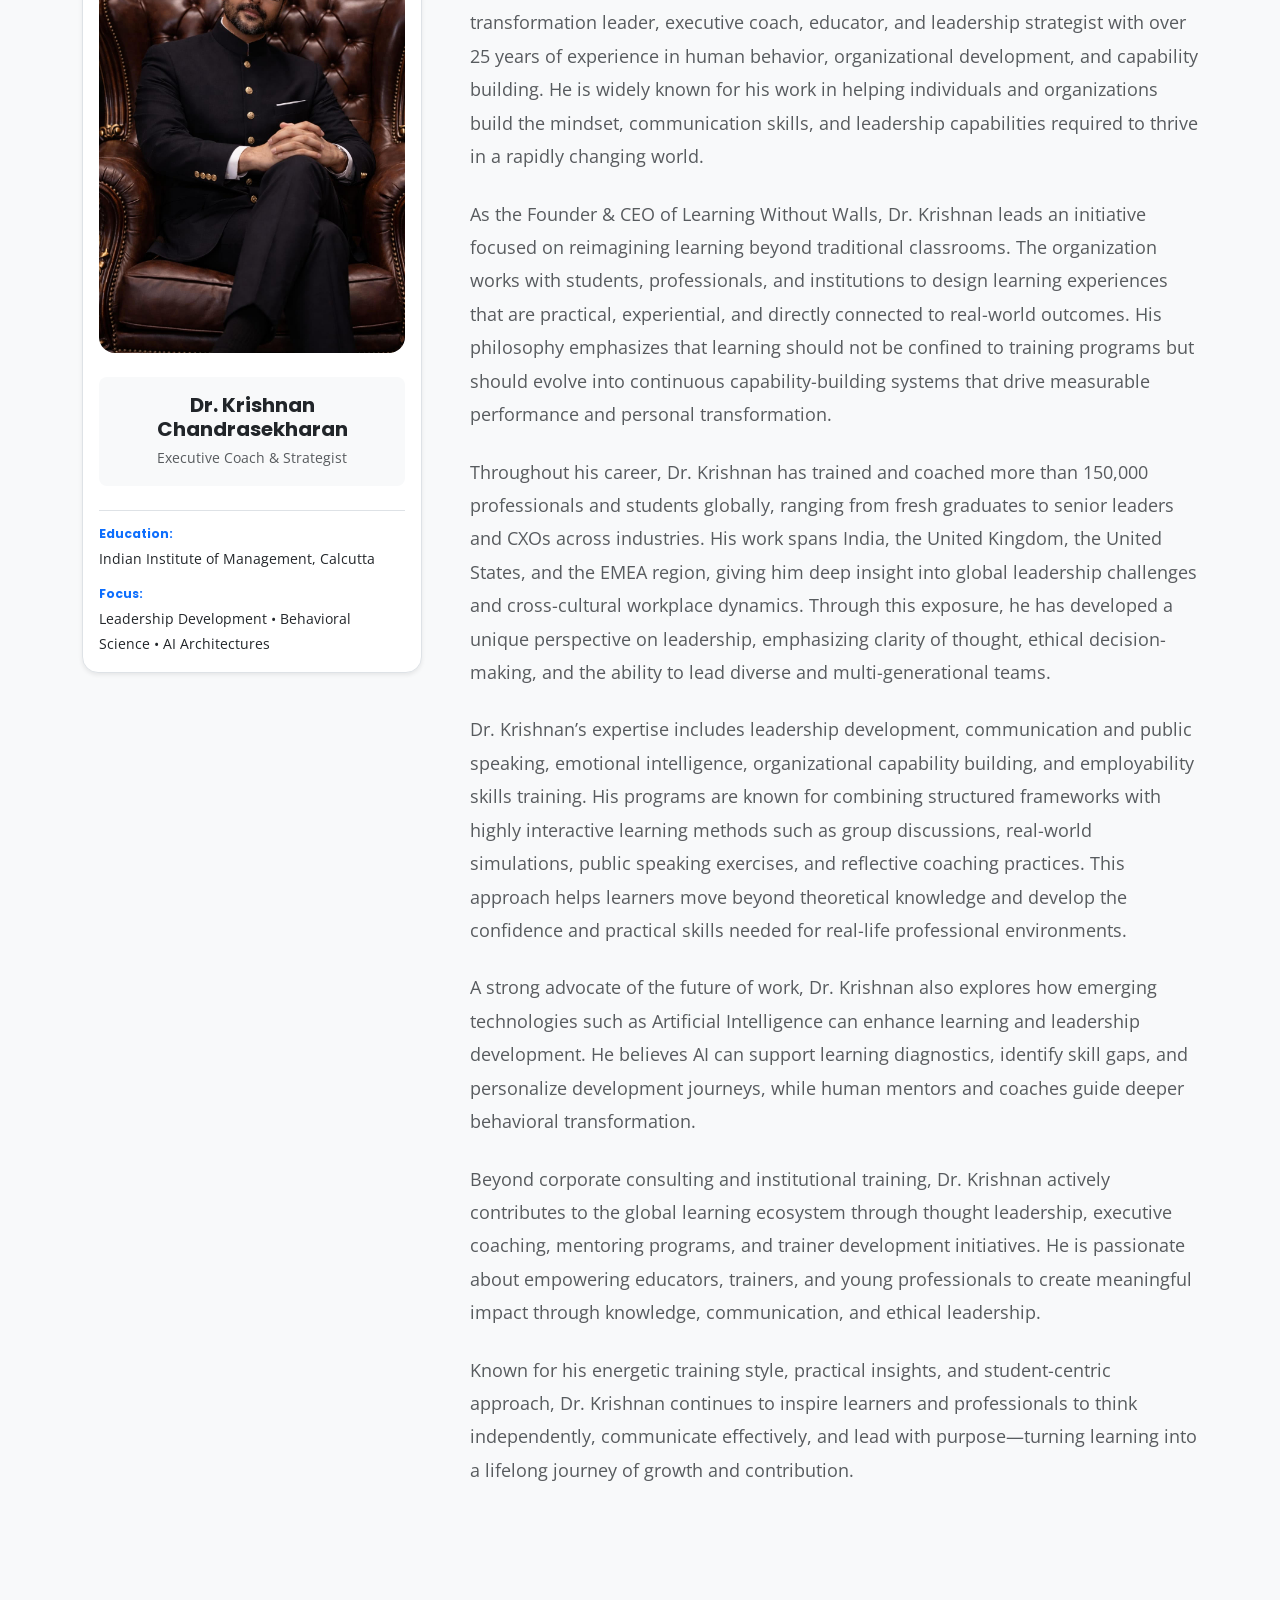
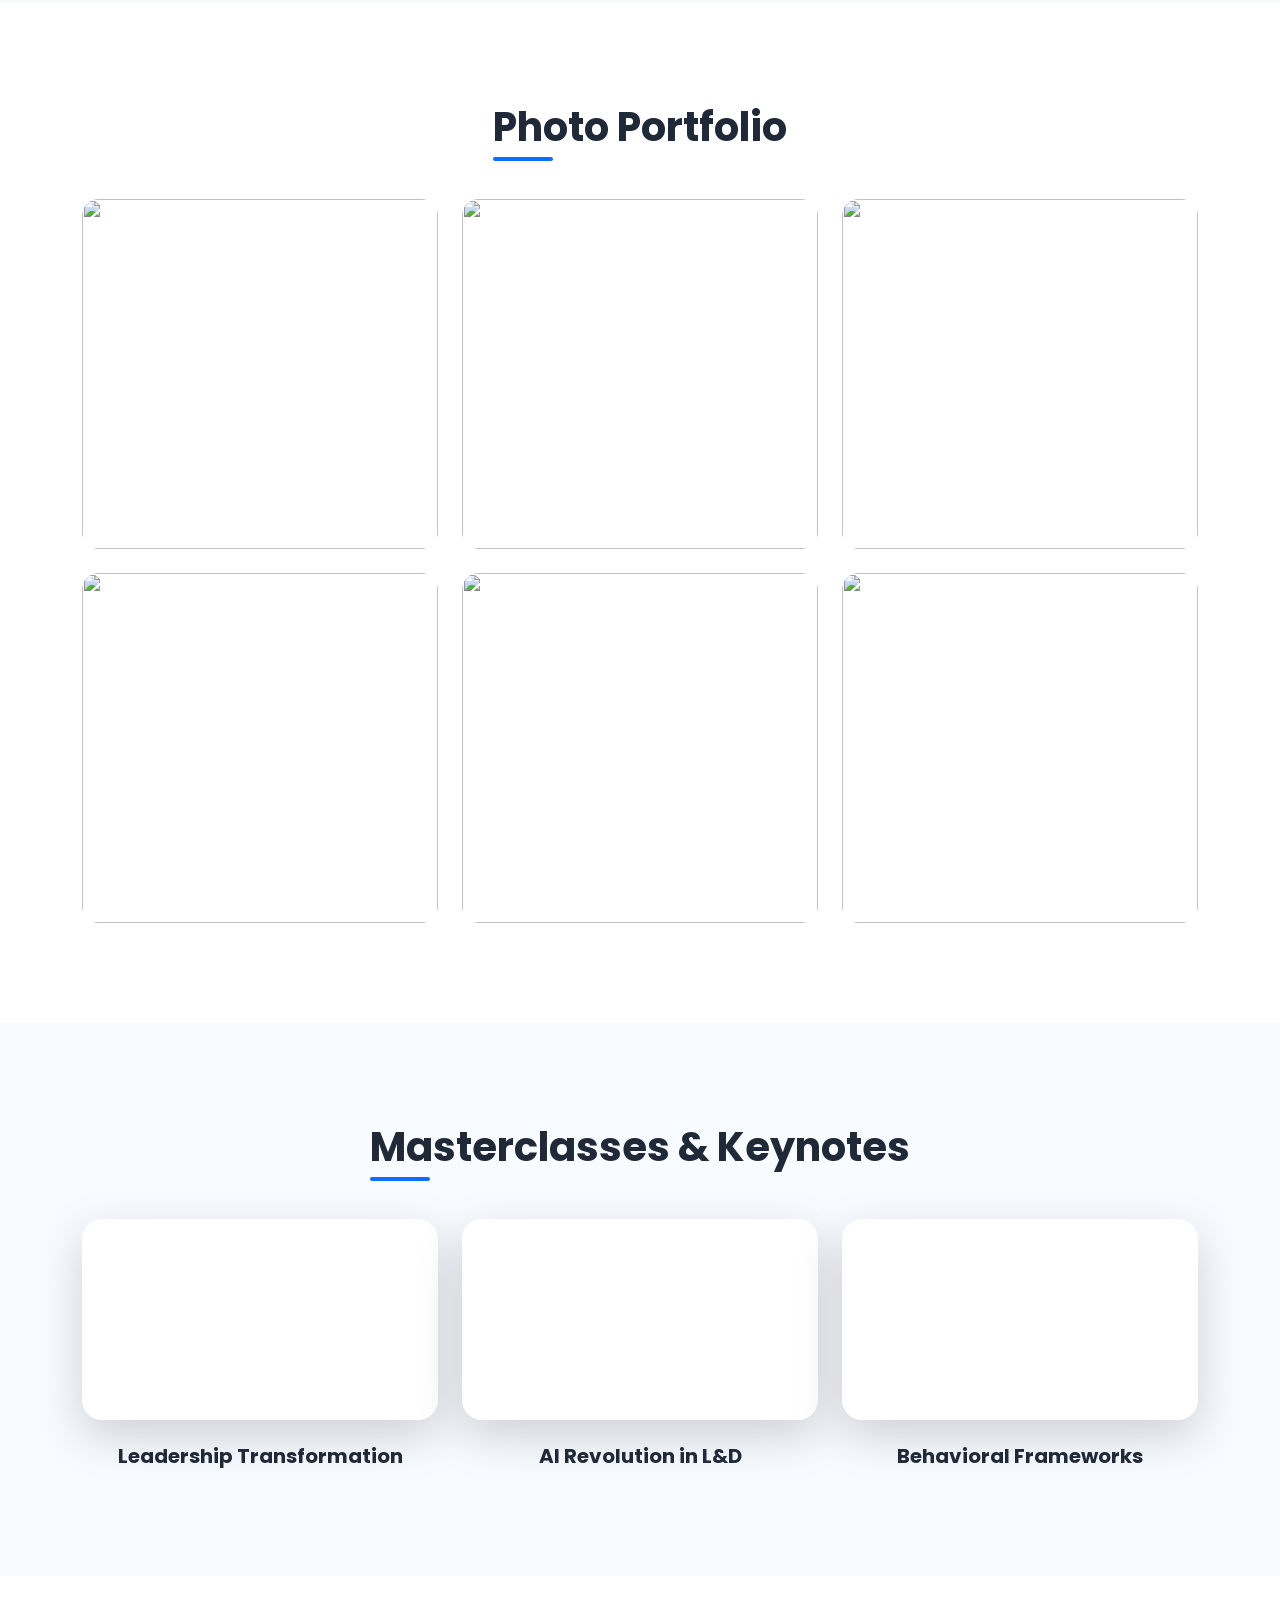
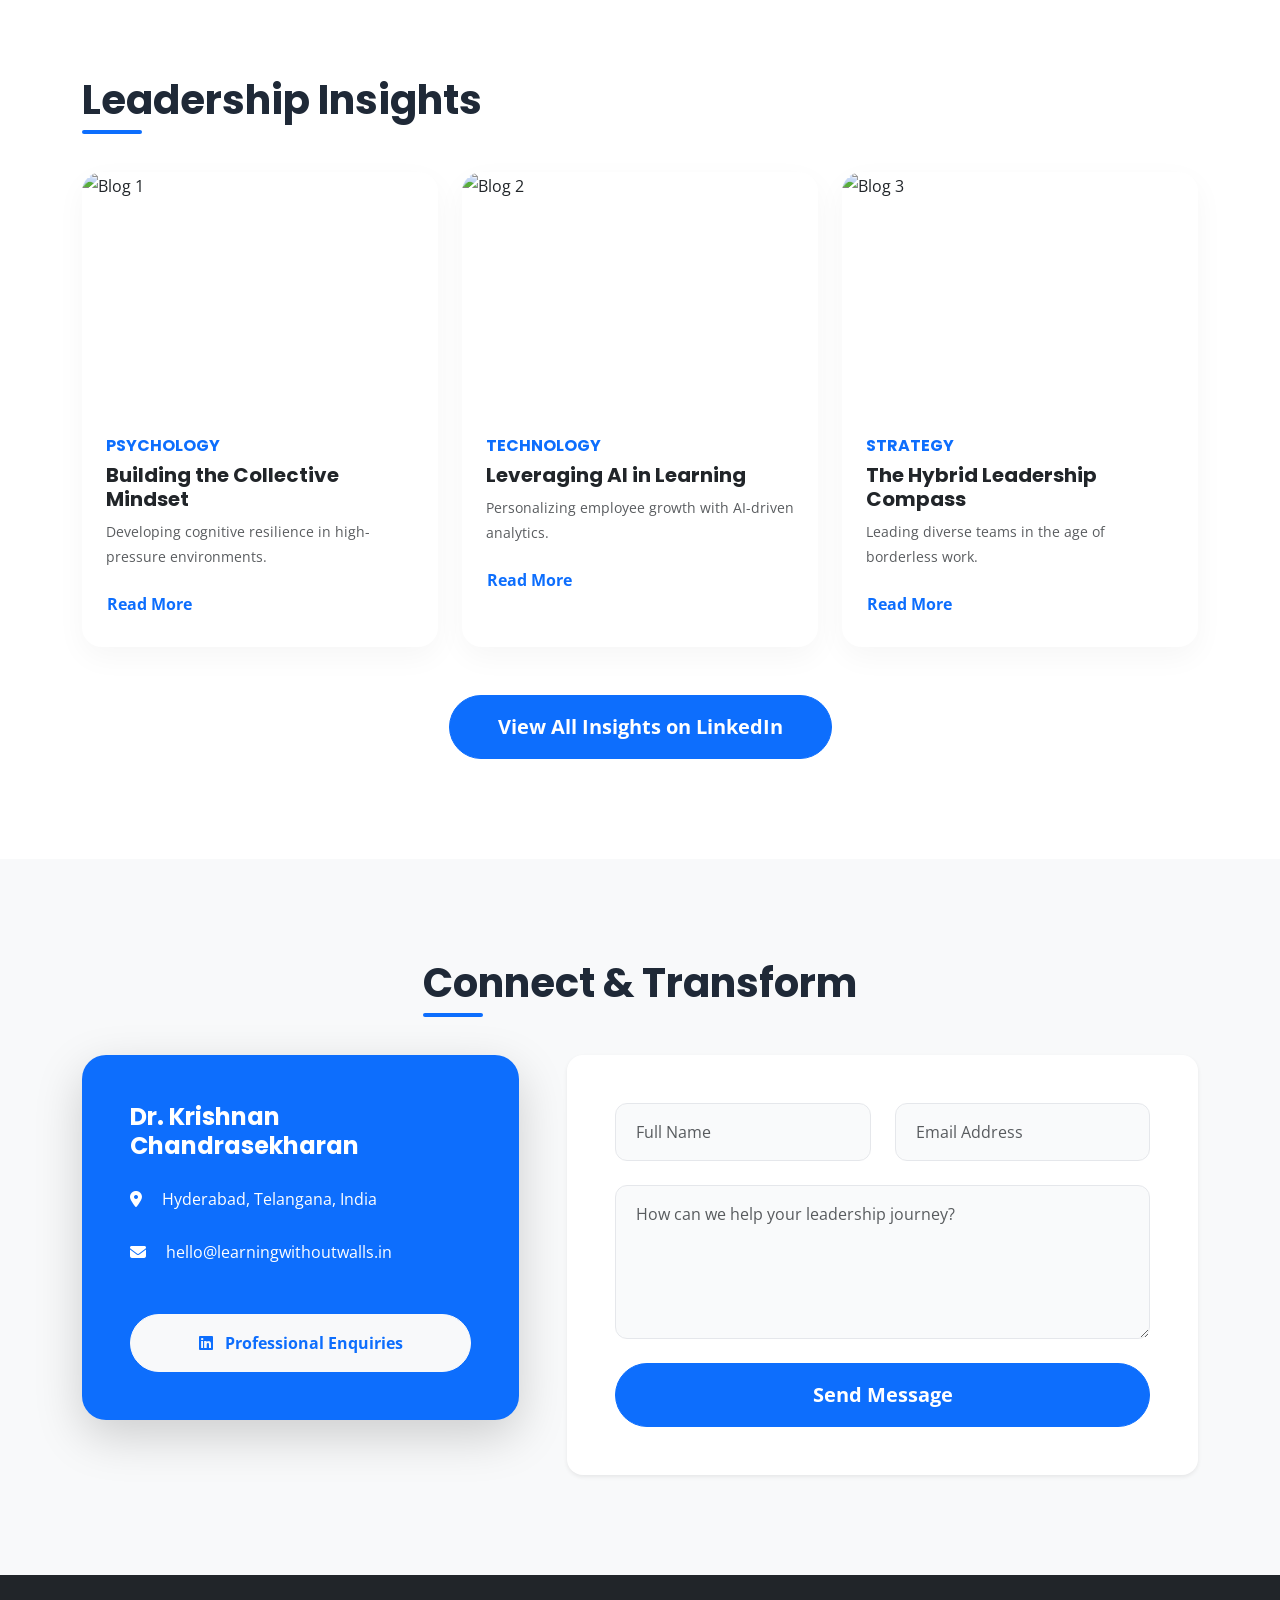
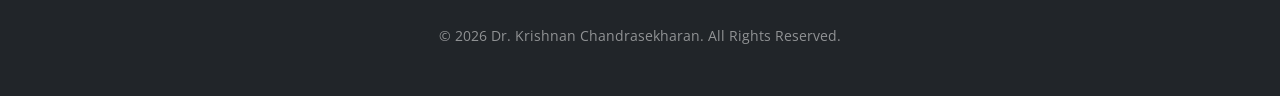
==== commit 631f5931: "Refactor." ====
--- a/index.html
+++ b/index.html
@@ -84,8 +84,8 @@
                         <a href="#contact" class="btn btn-outline-dark btn-lg rounded-pill px-5 py-3">Get In Touch</a>
                     </div>
                 </div>
-                <div class="col-lg-5 mt-5 mt-lg-0" data-aos="fade-left">
-                    <div class="rounded-4 overflow-hidden shadow-lg border-5 border-white border">
+                <div class="col-lg-5 mt-5 mt-lg-0 hero-img-container" data-aos="fade-left">
+                    <div class="rounded-4 overflow-hidden shadow-lg border-5 border-white border hero-img">
                         <img src="images/profile.jpg" onerror="this.src='https://images.unsplash.com/photo-1560250056-07ba644d8ad3?auto=format&fit=crop&q=80&w=1000'" alt="Dr. Krishnan C." class="img-fluid w-100 shadow-lg">
                     </div>
                 </div>
@@ -247,7 +247,7 @@
                     </div>
                 </div>
             </div>
-            <div class="text-center mt-5"><button class="btn btn-outline-primary btn-lg rounded-pill px-5 py-3">View All Insights on LinkedIn</button></div>
+            <div class="text-center mt-5"><button class="btn btn-primary btn-lg rounded-pill px-5 py-3 mx-auto">View All Insights on LinkedIn</button></div>
         </div>
     </section>
 
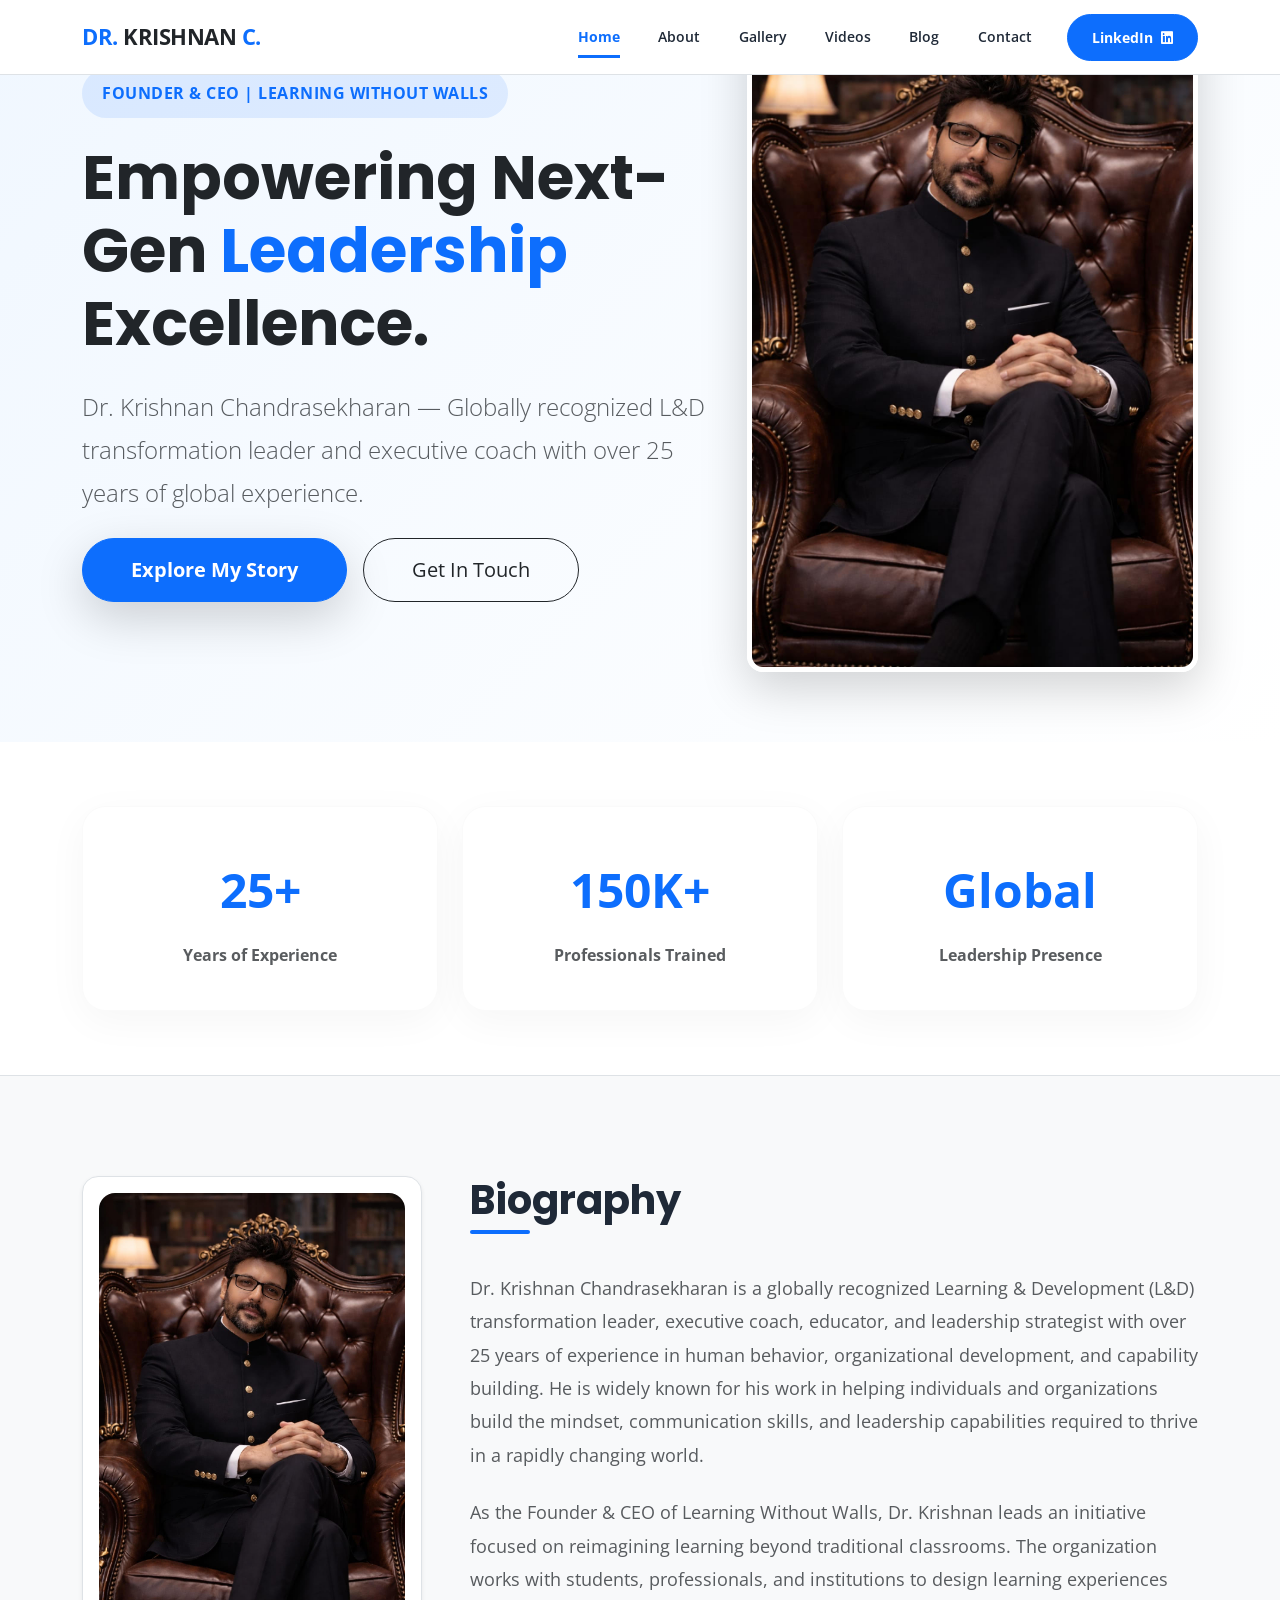
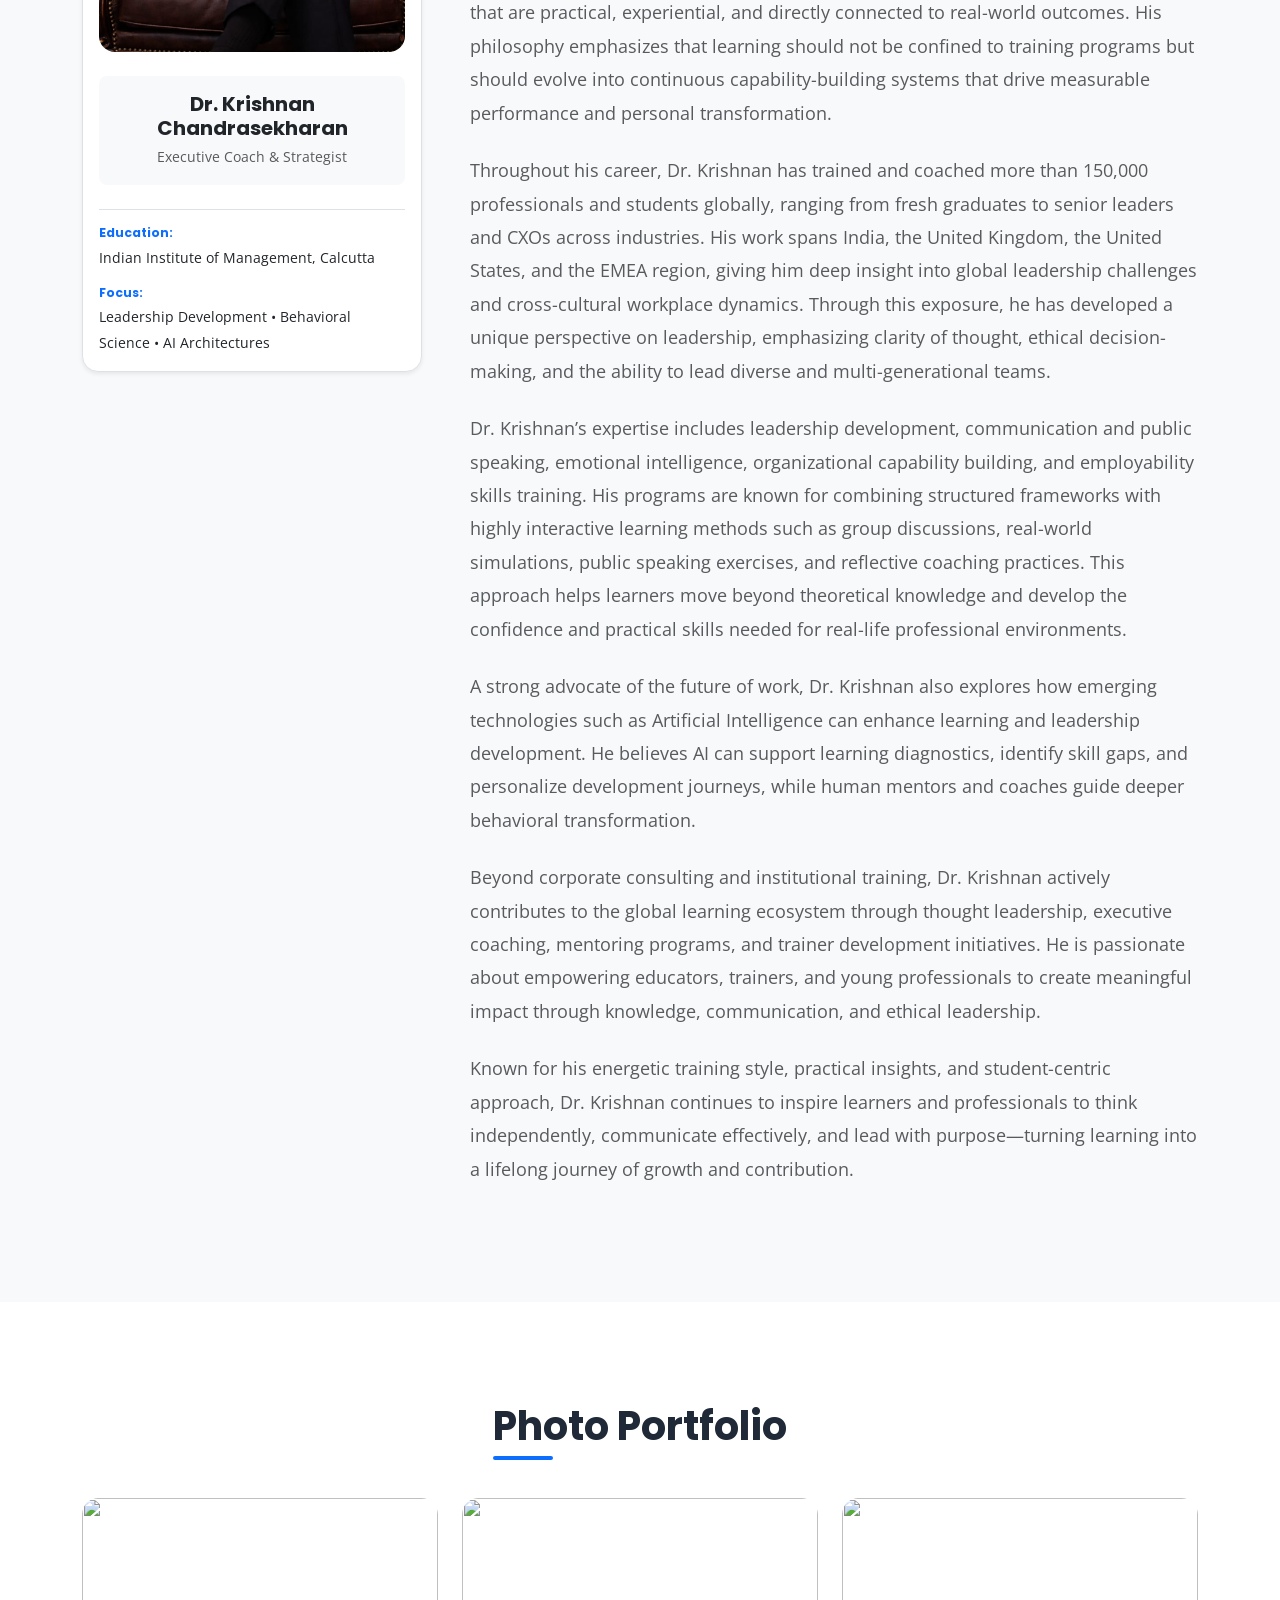
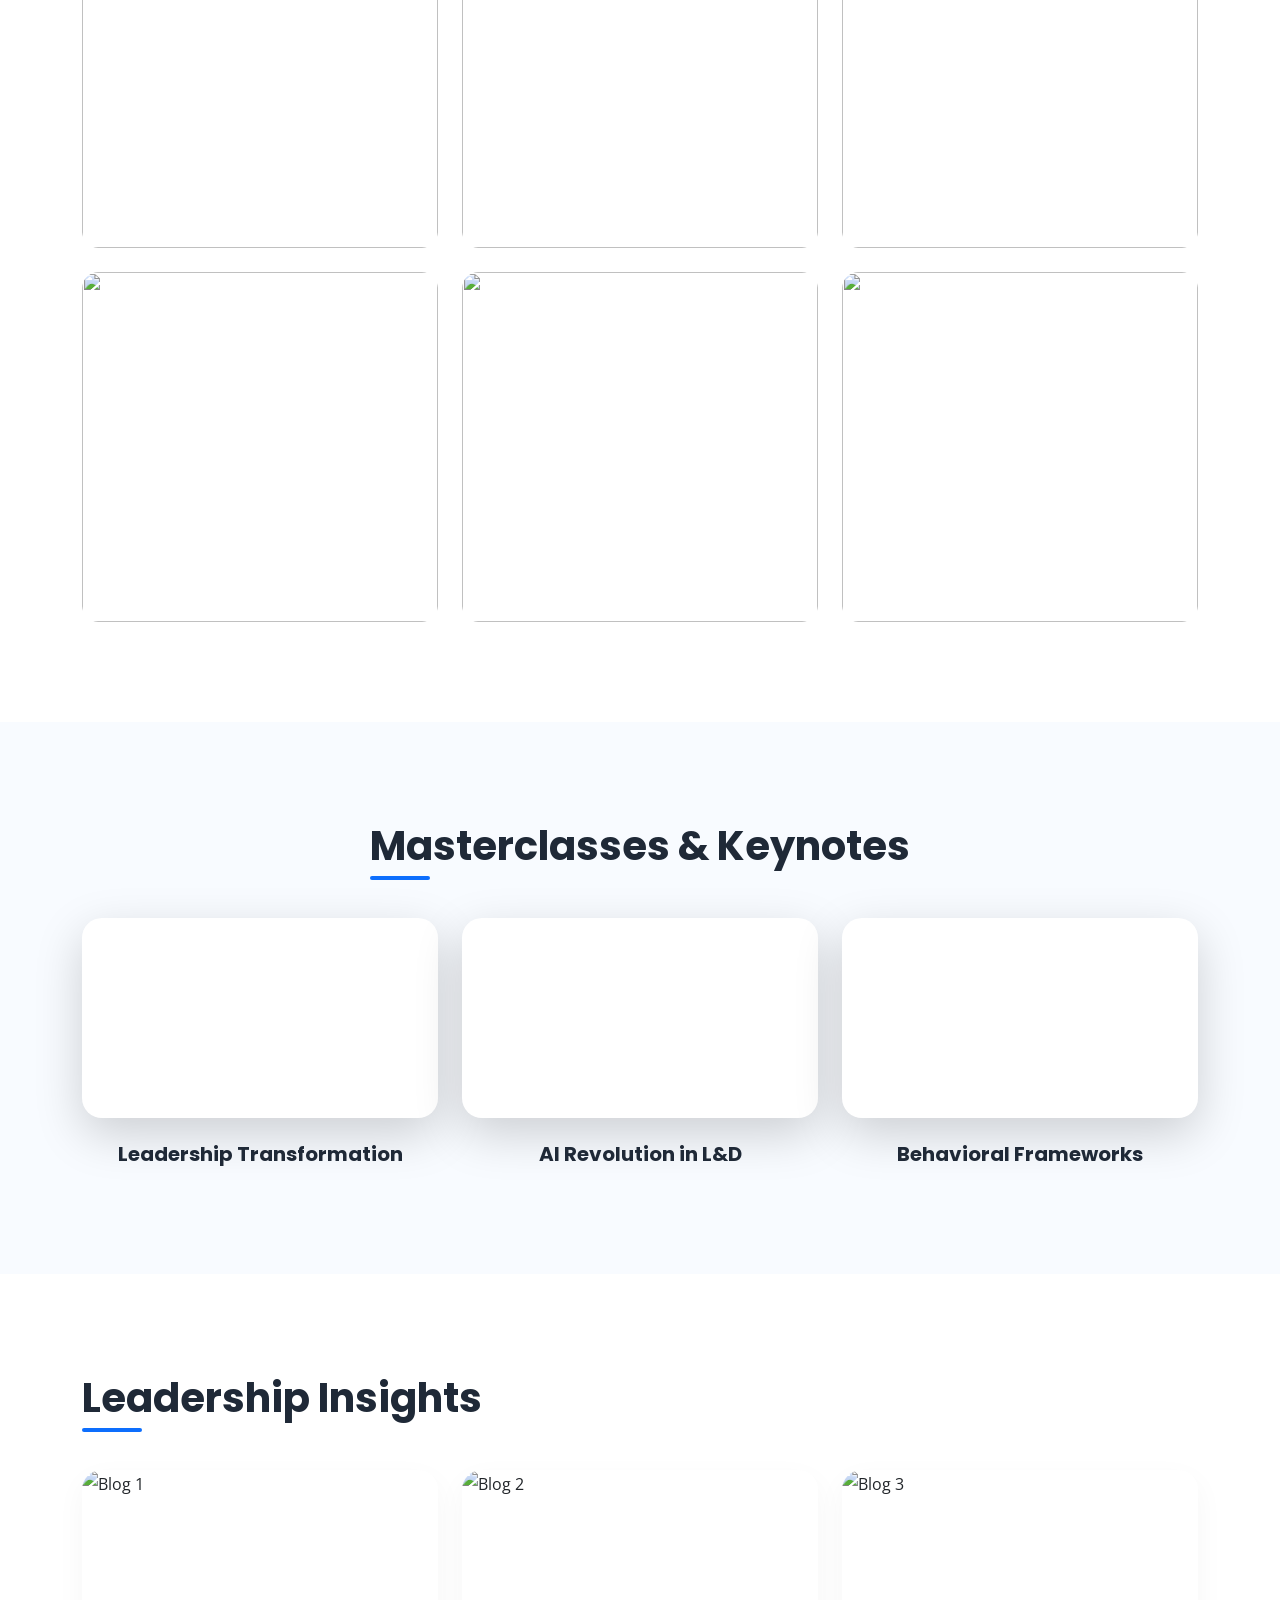
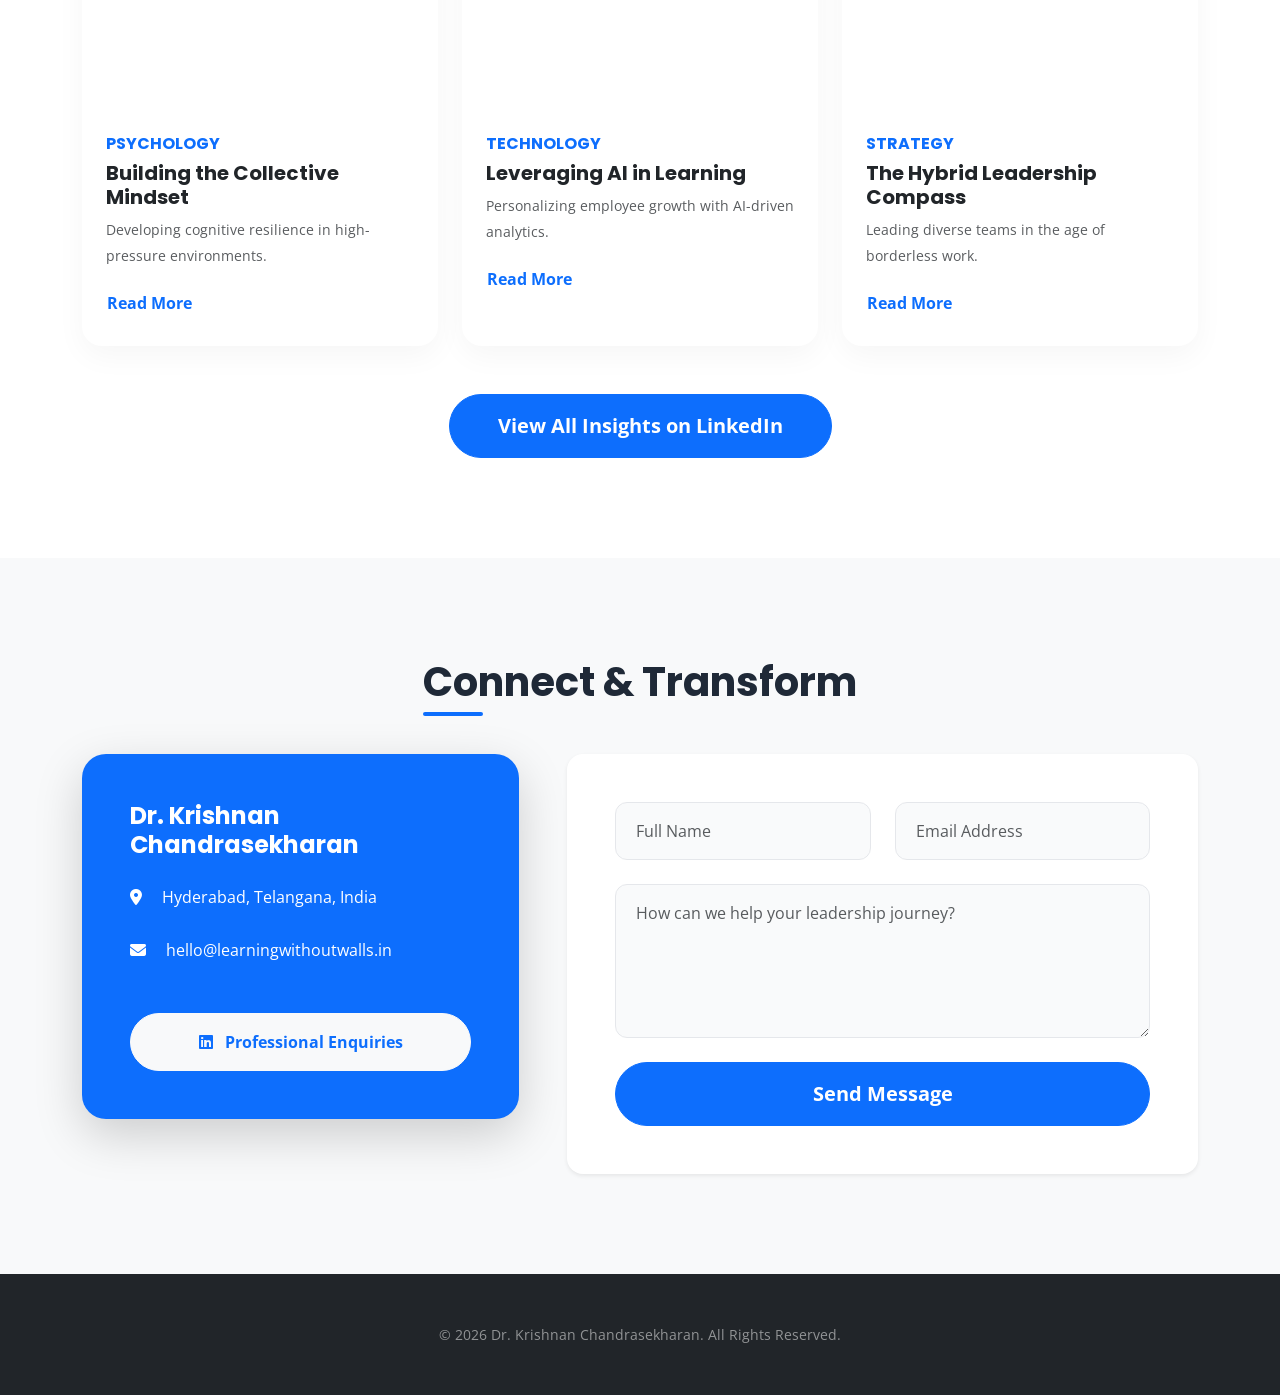
==== commit 6a13712c: "mobile" ====
--- a/index.html
+++ b/index.html
@@ -2,7 +2,7 @@
 <html lang="en">
 <head>
     <meta charset="UTF-8">
-    <meta name="viewport" content="width=device-width, initial-scale=1.0">
+    <meta name="viewport" content="width=device-width, initial-scale=1.0, maximum-scale=1.0, user-scalable=no">
     <meta name="description" content="One-Page Corporate Portfolio of Dr. Krishnan Chandrasekharan | Leadership Strategist & Executive Coach.">
     <title>Dr. Krishnan Chandrasekharan | Leadership Transformation Hub</title>
 
@@ -47,7 +47,7 @@
     <div id="loader-wrapper"><div id="loader"></div></div>
 
     <!-- Navigation Bar (SPA Version) -->
-    <nav class="navbar navbar-expand-lg border-bottom sticky-top bg-white" id="mainNav">
+    <nav class="navbar navbar-expand-lg border-bottom fixed-top bg-white" id="mainNav">
         <div class="container">
             <a class="navbar-brand text-primary fw-bold" href="#home">
                 DR. <span class="text-dark">KRISHNAN</span> C.
@@ -72,7 +72,7 @@
     </nav>
 
     <!-- 1. Hero Section -->
-    <header id="home" class="hero d-flex align-items-center">
+    <header id="home" class="hero">
         <div class="container">
             <div class="row align-items-center">
                 <div class="col-lg-7" data-aos="fade-right">
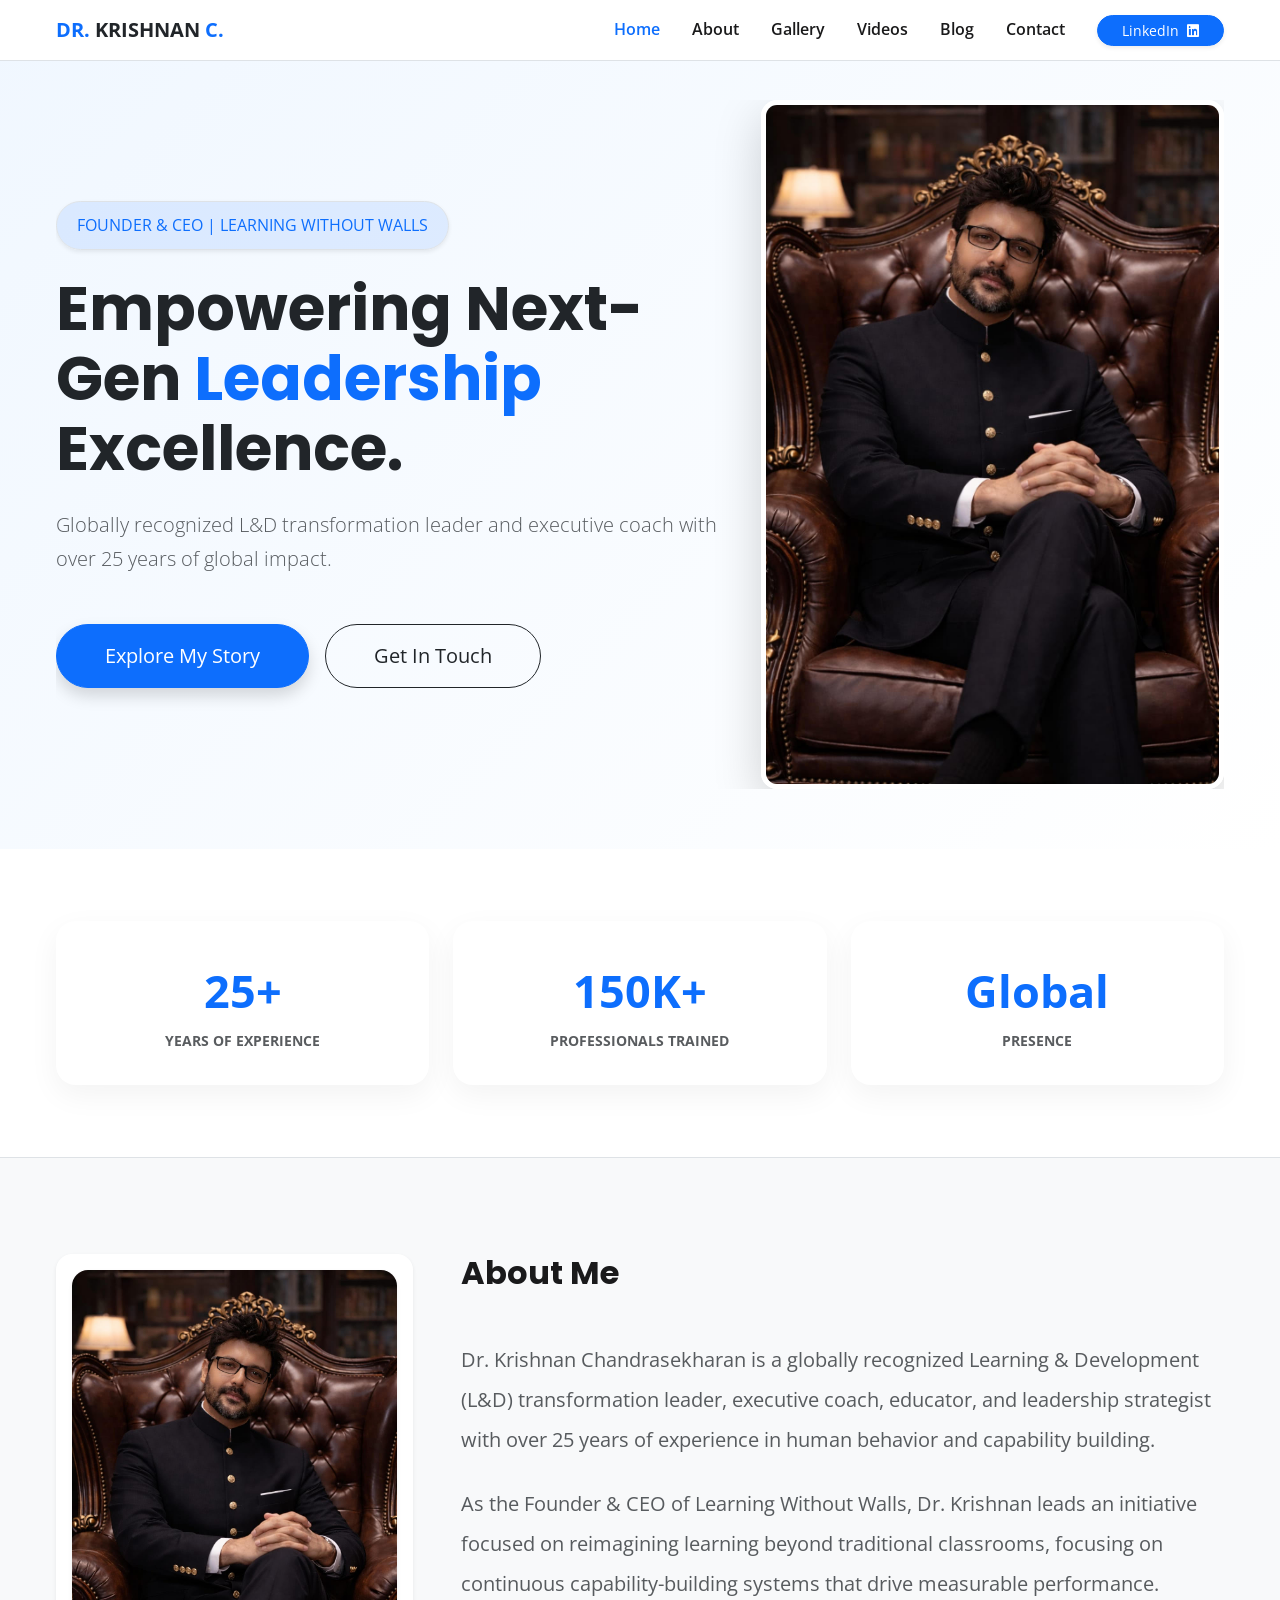
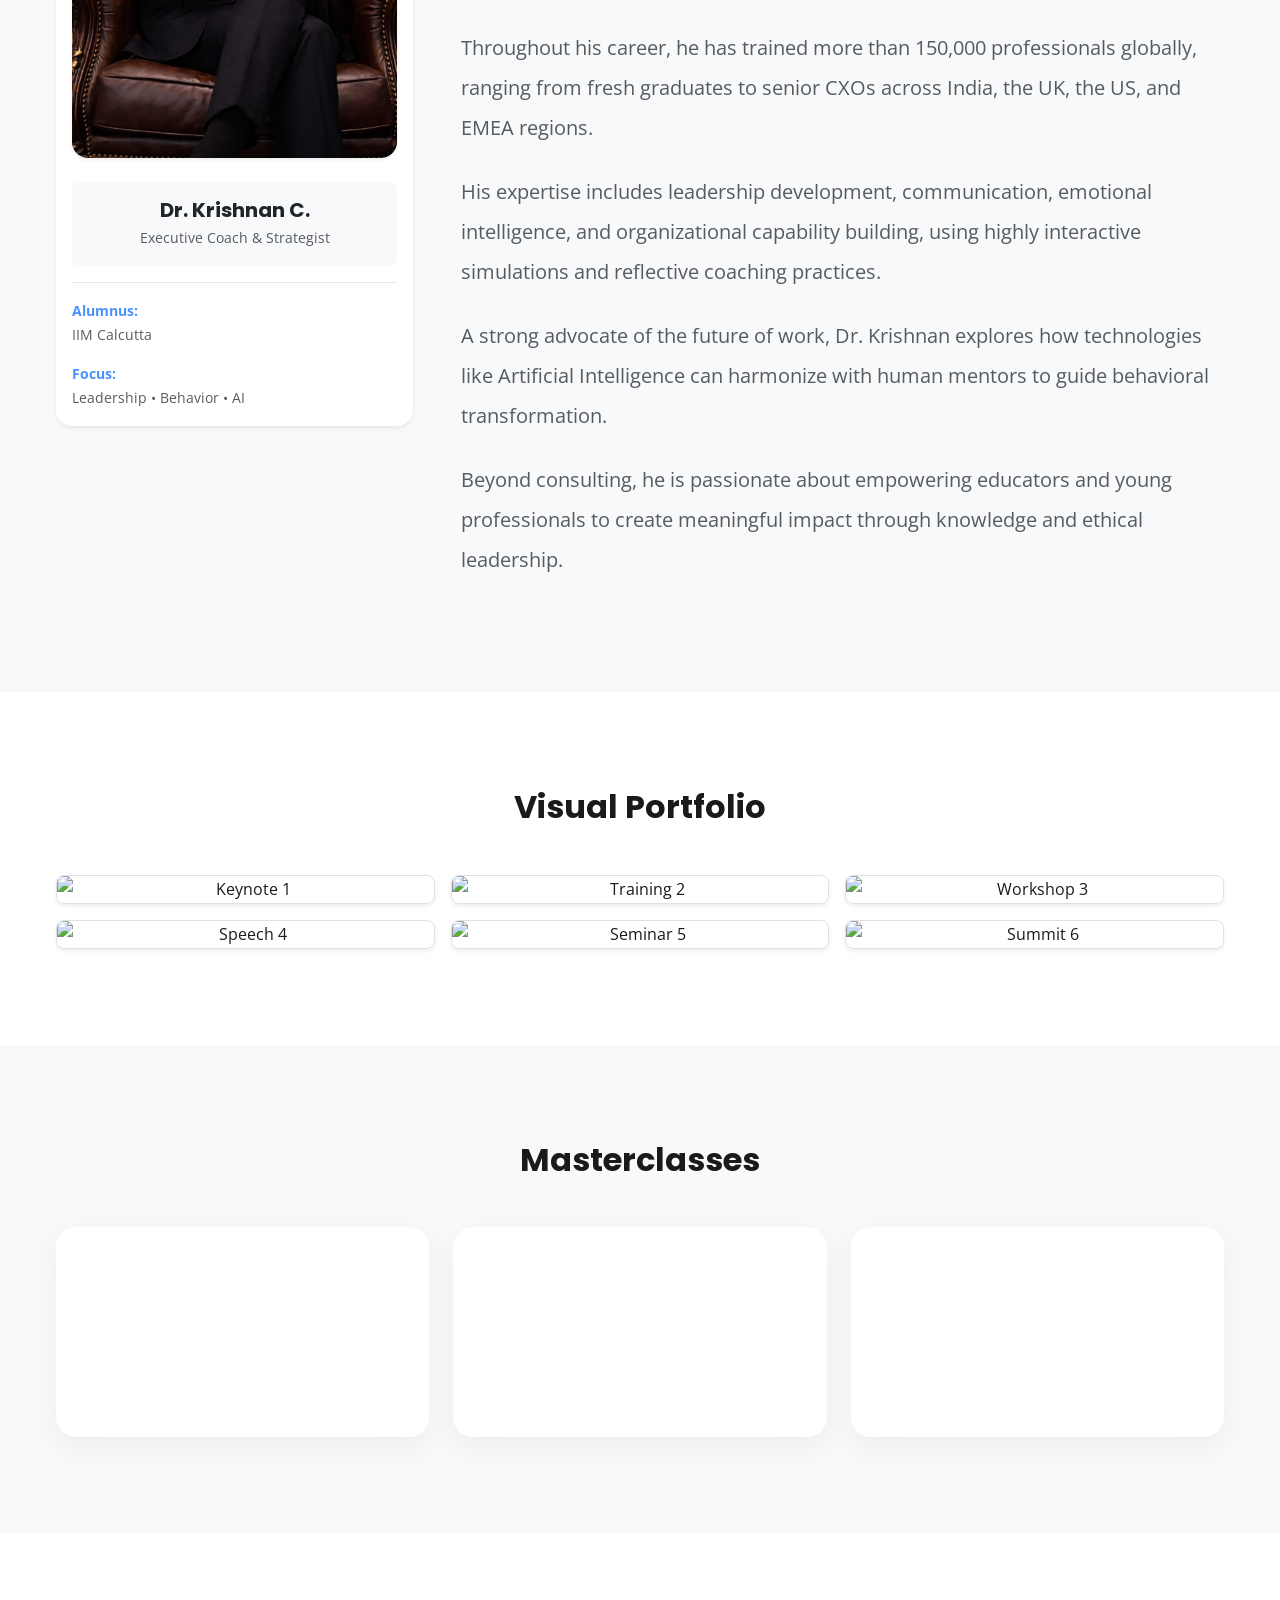
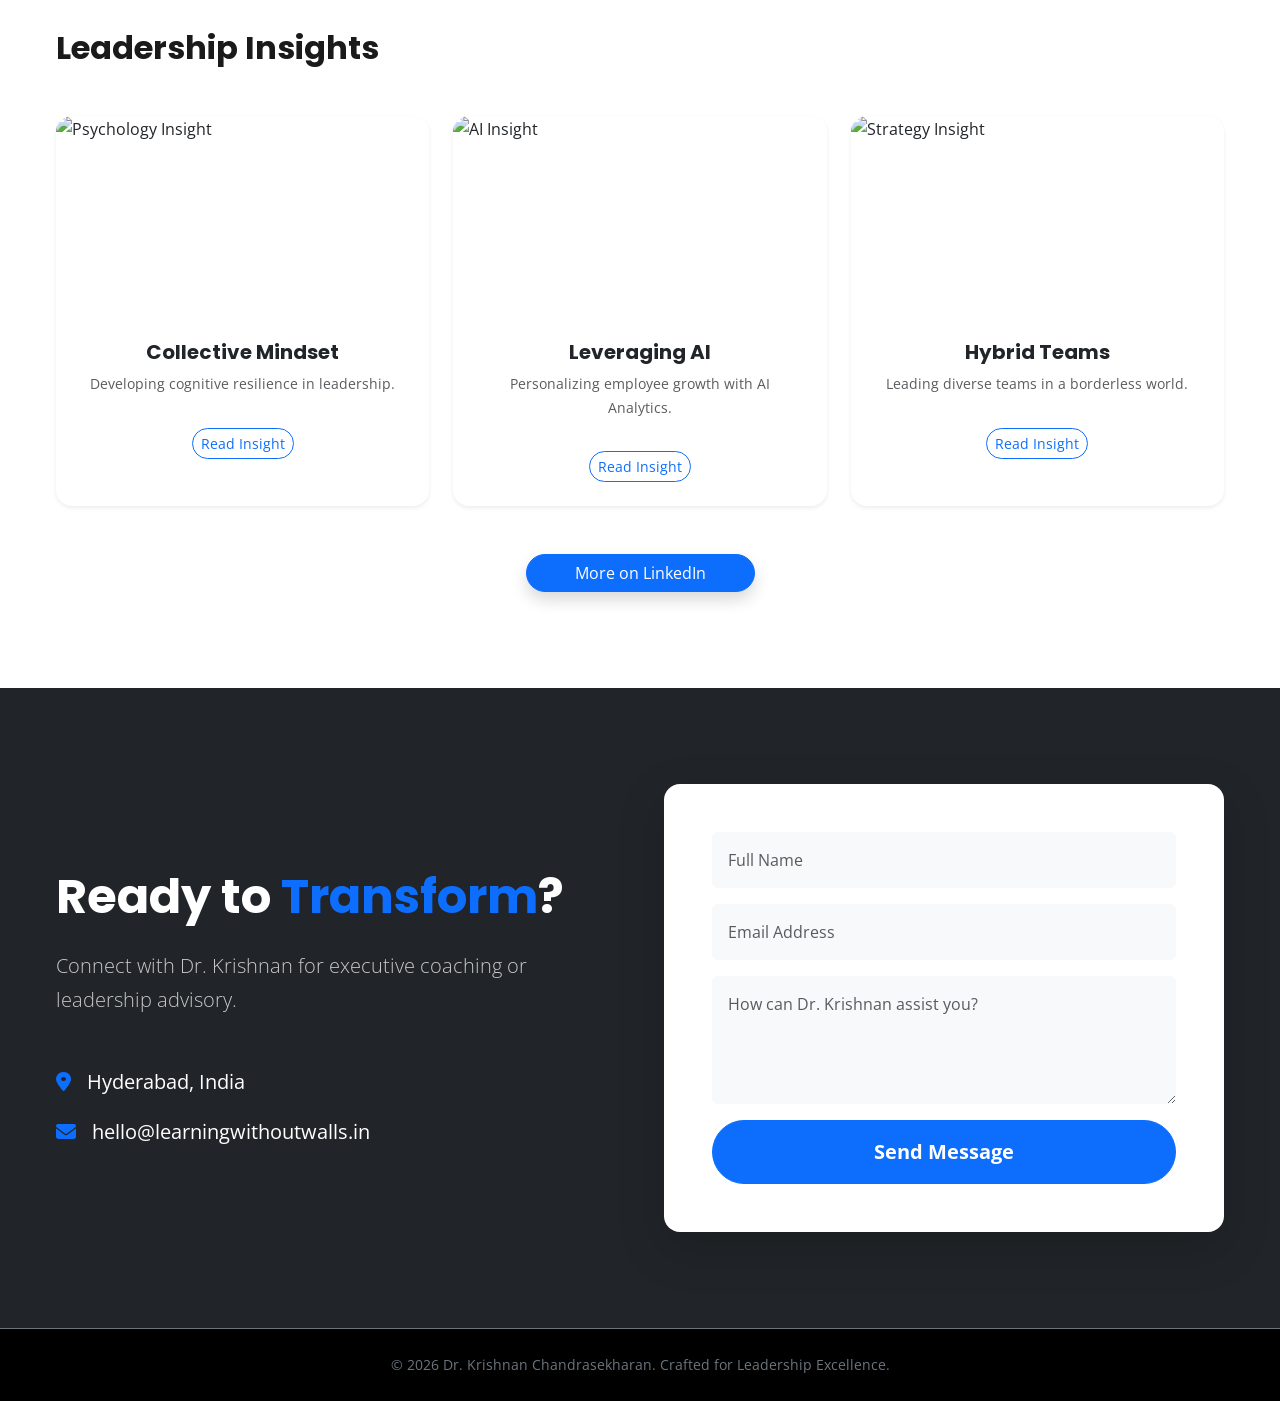
==== commit a0a9a0ba: "." ====
--- a/index.html
+++ b/index.html
@@ -6,271 +6,218 @@
     <meta name="description" content="One-Page Corporate Portfolio of Dr. Krishnan Chandrasekharan | Leadership Strategist & Executive Coach.">
     <title>Dr. Krishnan Chandrasekharan | Leadership Transformation Hub</title>
 
-    <!-- Bootstrap 5 CSS -->
+    <!-- UI Core -->
     <link href="https://cdn.jsdelivr.net/npm/bootstrap@5.3.2/dist/css/bootstrap.min.css" rel="stylesheet">
-    <!-- Google Fonts: Poppins / Open Sans -->
     <link href="https://fonts.googleapis.com/css2?family=Poppins:wght@300;400;500;600;700;800&family=Open+Sans:wght@400;600&display=swap" rel="stylesheet">
-    <!-- Font Awesome Icons -->
     <link rel="stylesheet" href="https://cdnjs.cloudflare.com/ajax/libs/font-awesome/6.4.2/css/all.min.css">
-    <!-- AOS Animations -->
     <link href="https://unpkg.com/aos@2.3.1/dist/aos.css" rel="stylesheet">
-    <!-- Custom CSS -->
+    
+    <!-- Custom Style Hub -->
     <link rel="stylesheet" href="css/style.css">
-    
-    <style>
-        /* Single-Page Scroll Behavior */
-        html { scroll-behavior: smooth; }
-        section { scroll-margin-top: 80px; }
-        
-        .nav-link.active {
-            color: var(--primary-color) !important;
-            font-weight: 700;
-        }
-        
-        /* Sticky Nav Enhancement */
-        .navbar.scrolled {
-            box-shadow: 0 4px 20px rgba(0,0,0,0.08);
-            padding: 0.8rem 0;
-            background: rgba(255,255,255,0.98);
-        }
-        
-        /* About Section Custom Layout for long text */
-        .about-text-content {
-            font-size: 1.1rem;
-            line-height: 1.9;
-        }
-    </style>
 </head>
 <body data-bs-spy="scroll" data-bs-target="#mainNav" data-bs-offset="100" class="loading">
 
-    <!-- Loading Spinner -->
+    <!-- Preloader -->
     <div id="loader-wrapper"><div id="loader"></div></div>
 
-    <!-- Navigation Bar (SPA Version) -->
+    <!-- Navigation Hub (Fixed & Responsive) -->
     <nav class="navbar navbar-expand-lg border-bottom fixed-top bg-white" id="mainNav">
         <div class="container">
             <a class="navbar-brand text-primary fw-bold" href="#home">
                 DR. <span class="text-dark">KRISHNAN</span> C.
             </a>
-            <button class="navbar-toggler border-0" type="button" data-bs-toggle="collapse" data-bs-target="#navbarNav">
+            <button class="navbar-toggler border-0 shadow-none" type="button" data-bs-toggle="collapse" data-bs-target="#navbarNav">
                 <span class="navbar-toggler-icon"></span>
             </button>
             <div class="collapse navbar-collapse" id="navbarNav">
-                <ul class="navbar-nav ms-auto align-items-center fw-semibold">
-                    <li class="nav-item"><a class="nav-link px-3" href="#home">Home</a></li>
-                    <li class="nav-item"><a class="nav-link px-3" href="#about">About</a></li>
-                    <li class="nav-item"><a class="nav-link px-3" href="#gallery">Gallery</a></li>
-                    <li class="nav-item"><a class="nav-link px-3" href="#videos">Videos</a></li>
-                    <li class="nav-item"><a class="nav-link px-3" href="#blog">Blog</a></li>
-                    <li class="nav-item"><a class="nav-link px-3" href="#contact">Contact</a></li>
+                <ul class="navbar-nav ms-auto align-items-lg-center fw-semibold">
+                    <li class="nav-item"><a class="nav-link" href="#home">Home</a></li>
+                    <li class="nav-item"><a class="nav-link" href="#about">About</a></li>
+                    <li class="nav-item"><a class="nav-link" href="#gallery">Gallery</a></li>
+                    <li class="nav-item"><a class="nav-link" href="#videos">Videos</a></li>
+                    <li class="nav-item"><a class="nav-link" href="#blog">Blog</a></li>
+                    <li class="nav-item"><a class="nav-link" href="#contact">Contact</a></li>
                 </ul>
-                <div class="ms-lg-3 mt-3 mt-lg-0">
-                    <a href="https://www.linkedin.com/in/drkc" target="_blank" class="btn btn-primary rounded-pill px-4 btn-sm">LinkedIn <i class="fab fa-linkedin ms-1"></i></a>
+                <div class="ms-lg-3 mt-3 mt-lg-0 d-grid d-lg-block">
+                    <a href="https://www.linkedin.com/in/drkc" target="_blank" class="btn btn-primary rounded-pill px-4 btn-sm shadow-sm">LinkedIn <i class="fab fa-linkedin ms-1"></i></a>
                 </div>
             </div>
         </div>
     </nav>
 
-    <!-- 1. Hero Section -->
-    <header id="home" class="hero">
+    <!-- 1. Hero Dynamic Entrance -->
+    <header id="home" class="hero d-flex flex-column justify-content-center">
         <div class="container">
-            <div class="row align-items-center">
-                <div class="col-lg-7" data-aos="fade-right">
-                    <span class="badge-leadership mb-4">FOUNDER & CEO | LEARNING WITHOUT WALLS</span>
+            <div class="row align-items-center g-0 overflow-hidden">
+                <div class="col-lg-7 text-lg-start text-center" data-aos="fade-right">
+                    <div class="badge-leadership mb-4 shadow-sm border">FOUNDER & CEO | LEARNING WITHOUT WALLS</div>
                     <h1 class="hero-title text-dark">Empowering Next-Gen <span class="text-primary">Leadership</span> Excellence.</h1>
-                    <p class="lead text-muted mb-4 fs-4">Dr. Krishnan Chandrasekharan — Globally recognized L&D transformation leader and executive coach with over 25 years of global experience.</p>
-                    <div class="d-flex flex-wrap gap-3">
-                        <a href="#about" class="btn btn-primary btn-lg rounded-pill shadow-lg px-5 py-3">Explore My Story</a>
+                    <p class="lead text-muted mb-5">Globally recognized L&D transformation leader and executive coach with over 25 years of global impact.</p>
+                    <div class="d-flex flex-column flex-sm-row justify-content-lg-start justify-content-center gap-3">
+                        <a href="#about" class="btn btn-primary btn-lg rounded-pill shadow px-5 py-3">Explore My Story</a>
                         <a href="#contact" class="btn btn-outline-dark btn-lg rounded-pill px-5 py-3">Get In Touch</a>
                     </div>
                 </div>
-                <div class="col-lg-5 mt-5 mt-lg-0 hero-img-container" data-aos="fade-left">
-                    <div class="rounded-4 overflow-hidden shadow-lg border-5 border-white border hero-img">
-                        <img src="images/profile.jpg" onerror="this.src='https://images.unsplash.com/photo-1560250056-07ba644d8ad3?auto=format&fit=crop&q=80&w=1000'" alt="Dr. Krishnan C." class="img-fluid w-100 shadow-lg">
+                <div class="col-lg-5 mt-5 mt-lg-0" data-aos="fade-left">
+                    <div class="rounded-4 overflow-hidden shadow-lg border-5 border-white border ms-lg-4">
+                        <img src="images/profile.jpg" onerror="this.src='https://images.unsplash.com/photo-1560250056-07ba644d8ad3?auto=format&fit=crop&q=80&w=1000'" alt="Dr. Krishnan C." class="img-fluid w-100">
                     </div>
                 </div>
             </div>
         </div>
     </header>
 
-    <!-- Key Highlights Stats -->
-    <section class="py-5 bg-white border-bottom shadow-sm">
-        <div class="container py-3">
+    <!-- Quick Stats Grid -->
+    <section class="py-5 bg-white border-bottom position-relative overflow-hidden">
+        <div class="container py-4">
             <div class="row g-4 text-center">
-                <div class="col-md-4" data-aos="fade-up">
+                <div class="col-sm-4" data-aos="fade-up">
                     <div class="stat-card">
                         <span class="stat-number fw-bold">25+</span>
-                        <p class="mb-0 text-muted fw-bold">Years of Experience</p>
-                    </div>
-                </div>
-                <div class="col-md-4" data-aos="fade-up" data-aos-delay="100">
+                        <p class="mb-0 text-muted fw-bold small text-uppercase">Years of Experience</p>
+                    </div>
+                </div>
+                <div class="col-sm-4" data-aos="fade-up" data-aos-delay="100">
                     <div class="stat-card">
                         <span class="stat-number fw-bold">150K+</span>
-                        <p class="mb-0 text-muted fw-bold">Professionals Trained</p>
-                    </div>
-                </div>
-                <div class="col-md-4" data-aos="fade-up" data-aos-delay="200">
-                    <div class="stat-card">
+                        <p class="mb-0 text-muted fw-bold small text-uppercase">Professionals Trained</p>
+                    </div>
+                </div>
+                <div class="col-sm-4" data-aos="fade-up" data-aos-delay="200">
+                    <div class="stat-card border-0">
                         <span class="stat-number fw-bold">Global</span>
-                        <p class="mb-0 text-muted fw-bold">Leadership Presence</p>
-                    </div>
-                </div>
-            </div>
-        </div>
-    </section>
-
-    <!-- 2. About Section (FULL CONTENT EXACTLY) -->
-    <section id="about" class="section-padding bg-light">
-        <div class="container">
-            <div class="row g-5">
-                <div class="col-lg-4" data-aos="fade-right">
-                    <div class="card p-3 border rounded-4 shadow-sm bg-white sticky-top" style="top: 100px;">
-                        <img src="images/profile.jpg" onerror="this.src='https://images.unsplash.com/photo-1560250056-07ba644d8ad3?auto=format&fit=crop&q=80&w=1000'" alt="Dr. Krishnan" class="img-fluid rounded-4 mb-4">
-                        <div class="p-3 bg-light rounded-3 text-center mb-4">
-                            <h5 class="fw-bold fs-5 mb-1">Dr. Krishnan Chandrasekharan</h5>
-                            <p class="text-muted small mb-0 font-heading">Executive Coach & Strategist</p>
-                        </div>
-                        <div class="d-flex flex-column gap-3 small border-top pt-3">
-                            <div><h6 class="fw-bold mb-1 small text-primary">Education:</h6><p class="mb-0">Indian Institute of Management, Calcutta</p></div>
-                            <div><h6 class="fw-bold mb-1 small text-primary">Focus:</h6><p class="mb-0">Leadership Development • Behavioral Science • AI Architectures</p></div>
-                        </div>
-                    </div>
-                </div>
-                <div class="col-lg-8" data-aos="fade-left">
-                    <h2 class="section-title fw-bold">Biography</h2>
-                    <div class="about-text-content text-muted mt-4">
-                        <p class="mb-4">Dr. Krishnan Chandrasekharan is a globally recognized Learning & Development (L&D) transformation leader, executive coach, educator, and leadership strategist with over 25 years of experience in human behavior, organizational development, and capability building. He is widely known for his work in helping individuals and organizations build the mindset, communication skills, and leadership capabilities required to thrive in a rapidly changing world.</p>
-
-                        <p class="mb-4">As the Founder & CEO of Learning Without Walls, Dr. Krishnan leads an initiative focused on reimagining learning beyond traditional classrooms. The organization works with students, professionals, and institutions to design learning experiences that are practical, experiential, and directly connected to real-world outcomes. His philosophy emphasizes that learning should not be confined to training programs but should evolve into continuous capability-building systems that drive measurable performance and personal transformation.</p>
-
-                        <p class="mb-4">Throughout his career, Dr. Krishnan has trained and coached more than 150,000 professionals and students globally, ranging from fresh graduates to senior leaders and CXOs across industries. His work spans India, the United Kingdom, the United States, and the EMEA region, giving him deep insight into global leadership challenges and cross-cultural workplace dynamics. Through this exposure, he has developed a unique perspective on leadership, emphasizing clarity of thought, ethical decision-making, and the ability to lead diverse and multi-generational teams.</p>
-
-                        <p class="mb-4">Dr. Krishnan’s expertise includes leadership development, communication and public speaking, emotional intelligence, organizational capability building, and employability skills training. His programs are known for combining structured frameworks with highly interactive learning methods such as group discussions, real-world simulations, public speaking exercises, and reflective coaching practices. This approach helps learners move beyond theoretical knowledge and develop the confidence and practical skills needed for real-life professional environments.</p>
-
-                        <p class="mb-4">A strong advocate of the future of work, Dr. Krishnan also explores how emerging technologies such as Artificial Intelligence can enhance learning and leadership development. He believes AI can support learning diagnostics, identify skill gaps, and personalize development journeys, while human mentors and coaches guide deeper behavioral transformation.</p>
-
-                        <p class="mb-4">Beyond corporate consulting and institutional training, Dr. Krishnan actively contributes to the global learning ecosystem through thought leadership, executive coaching, mentoring programs, and trainer development initiatives. He is passionate about empowering educators, trainers, and young professionals to create meaningful impact through knowledge, communication, and ethical leadership.</p>
-
-                        <p>Known for his energetic training style, practical insights, and student-centric approach, Dr. Krishnan continues to inspire learners and professionals to think independently, communicate effectively, and lead with purpose—turning learning into a lifelong journey of growth and contribution.</p>
-                    </div>
-                </div>
-            </div>
-        </div>
-    </section>
-
-    <!-- 3. Photo Gallery Section (STRICT MEDIA USAGE) -->
-    <section id="gallery" class="section-padding bg-white">
-        <div class="container">
-            <h2 class="section-title fw-bold mb-5 text-center d-block mx-auto" style="width: fit-content;">Photo Portfolio</h2>
-            <div class="row g-4">
-                <div class="col-lg-4 col-md-6" data-aos="zoom-in"><div class="gallery-item" data-bs-toggle="modal" data-bs-target="#imageModal" data-bs-img="https://images.unsplash.com/photo-1552664730-d307ca884978"><img src="https://images.unsplash.com/photo-1552664730-d307ca884978?w=800" class="img-fluid gallery-img"><div class="gallery-overlay"><i class="fas fa-search-plus"></i></div></div></div>
-                <div class="col-lg-4 col-md-6" data-aos="zoom-in" data-aos-delay="100"><div class="gallery-item" data-bs-toggle="modal" data-bs-target="#imageModal" data-bs-img="https://images.unsplash.com/photo-1573164713988-8665fc963095"><img src="https://images.unsplash.com/photo-1573164713988-8665fc963095?w=800" class="img-fluid gallery-img"><div class="gallery-overlay"><i class="fas fa-search-plus"></i></div></div></div>
-                <div class="col-lg-4 col-md-6" data-aos="zoom-in" data-aos-delay="200"><div class="gallery-item" data-bs-toggle="modal" data-bs-target="#imageModal" data-bs-img="https://images.unsplash.com/photo-1556761175-4b46a572b786"><img src="https://images.unsplash.com/photo-1556761175-4b46a572b786?w=800" class="img-fluid gallery-img"><div class="gallery-overlay"><i class="fas fa-search-plus"></i></div></div></div>
-                <div class="col-lg-4 col-md-6" data-aos="zoom-in" data-aos-delay="300"><div class="gallery-item" data-bs-toggle="modal" data-bs-target="#imageModal" data-bs-img="https://images.unsplash.com/photo-1521737604893-d14cc237f11d"><img src="https://images.unsplash.com/photo-1521737604893-d14cc237f11d?w=800" class="img-fluid gallery-img"><div class="gallery-overlay"><i class="fas fa-search-plus"></i></div></div></div>
-                <div class="col-lg-4 col-md-6" data-aos="zoom-in" data-aos-delay="400"><div class="gallery-item" data-bs-toggle="modal" data-bs-target="#imageModal" data-bs-img="https://images.unsplash.com/photo-1505373877841-8d25f7d46678"><img src="https://images.unsplash.com/photo-1505373877841-8d25f7d46678?w=800" class="img-fluid gallery-img"><div class="gallery-overlay"><i class="fas fa-search-plus"></i></div></div></div>
-                <div class="col-lg-4 col-md-6" data-aos="zoom-in" data-aos-delay="500"><div class="gallery-item" data-bs-toggle="modal" data-bs-target="#imageModal" data-bs-img="https://images.unsplash.com/photo-1515169067868-5387ec356754"><img src="https://images.unsplash.com/photo-1515169067868-5387ec356754?w=800" class="img-fluid gallery-img"><div class="gallery-overlay"><i class="fas fa-search-plus"></i></div></div></div>
-            </div>
-        </div>
-    </section>
-
-    <!-- 4. Video Gallery Section (STRICT MEDIA USAGE) -->
-    <section id="videos" class="section-padding bg-light-blue">
-        <div class="container">
-            <h2 class="section-title fw-bold mb-5 text-center d-block mx-auto" style="width: fit-content;">Masterclasses & Keynotes</h2>
+                        <p class="mb-0 text-muted fw-bold small text-uppercase">Presence</p>
+                    </div>
+                </div>
+            </div>
+        </div>
+    </section>
+
+    <!-- 2. Biography Hub -->
+    <section id="about" class="py-5 bg-light overflow-hidden">
+        <div class="container py-lg-5">
+            <div class="row g-lg-5 g-4 align-items-start">
+                <div class="col-lg-4 order-lg-1 order-1">
+                    <div class="card p-3 border-0 rounded-4 shadow-sm bg-white" data-aos="fade-up">
+                        <img src="images/profile.jpg" onerror="this.src='https://images.unsplash.com/photo-1560250056-07ba644d8ad3?auto=format&fit=crop&q=80&w=1000'" alt="Dr. Krishnan" class="img-fluid rounded-4 mb-4 shadow-sm">
+                        <div class="p-3 bg-light rounded-3 text-center mb-3">
+                            <h5 class="fw-bold mb-1">Dr. Krishnan C.</h5>
+                            <p class="text-muted small mb-0">Executive Coach & Strategist</p>
+                        </div>
+                        <div class="d-flex flex-column gap-3 small border-top pt-3 opacity-75">
+                            <div><strong class="text-primary">Alumnus:</strong><br>IIM Calcutta</div>
+                            <div><strong class="text-primary">Focus:</strong><br>Leadership • Behavior • AI</div>
+                        </div>
+                    </div>
+                </div>
+                <div class="col-lg-8 order-lg-2 order-2" data-aos="fade-up" data-aos-delay="100">
+                    <h2 class="mb-5 section-title">About Me</h2>
+                    <div class="text-muted fs-5 lh-lg">
+                        <p class="mb-4">Dr. Krishnan Chandrasekharan is a globally recognized Learning & Development (L&D) transformation leader, executive coach, educator, and leadership strategist with over 25 years of experience in human behavior and capability building.</p>
+                        <p class="mb-4">As the Founder & CEO of Learning Without Walls, Dr. Krishnan leads an initiative focused on reimagining learning beyond traditional classrooms, focusing on continuous capability-building systems that drive measurable performance.</p>
+                        <p class="mb-4">Throughout his career, he has trained more than 150,000 professionals globally, ranging from fresh graduates to senior CXOs across India, the UK, the US, and EMEA regions.</p>
+                        <p class="mb-4">His expertise includes leadership development, communication, emotional intelligence, and organizational capability building, using highly interactive simulations and reflective coaching practices.</p>
+                        <p class="mb-4">A strong advocate of the future of work, Dr. Krishnan explores how technologies like Artificial Intelligence can harmonize with human mentors to guide behavioral transformation.</p>
+                        <p>Beyond consulting, he is passionate about empowering educators and young professionals to create meaningful impact through knowledge and ethical leadership.</p>
+                    </div>
+                </div>
+            </div>
+        </div>
+    </section>
+
+    <!-- 3. Photo & Video Showcase Grid -->
+    <section id="gallery" class="py-5 bg-white overflow-hidden">
+        <div class="container py-lg-5 text-center">
+            <h2 class="section-title mb-5">Visual Portfolio</h2>
+            <div class="row g-3">
+                <div class="col-md-4 col-6" data-aos="zoom-in"><img src="https://images.unsplash.com/photo-1552664730-d307ca884978?w=800" class="img-fluid rounded-3 shadow-sm border" alt="Keynote 1"></div>
+                <div class="col-md-4 col-6" data-aos="zoom-in" data-aos-delay="100"><img src="https://images.unsplash.com/photo-1573164713988-8665fc963095?w=800" class="img-fluid rounded-3 shadow-sm border" alt="Training 2"></div>
+                <div class="col-md-4 col-6" data-aos="zoom-in" data-aos-delay="200"><img src="https://images.unsplash.com/photo-1556761175-4b46a572b786?w=800" class="img-fluid rounded-3 shadow-sm border" alt="Workshop 3"></div>
+                <div class="col-md-4 col-6" data-aos="zoom-in" data-aos-delay="300"><img src="https://images.unsplash.com/photo-1521737604893-d14cc237f11d?w=800" class="img-fluid rounded-3 shadow-sm border" alt="Speech 4"></div>
+                <div class="col-md-4 col-6" data-aos="zoom-in" data-aos-delay="400"><img src="https://images.unsplash.com/photo-1505373877841-8d25f7d46678?w=800" class="img-fluid rounded-3 shadow-sm border" alt="Seminar 5"></div>
+                <div class="col-md-4 col-6" data-aos="zoom-in" data-aos-delay="500"><img src="https://images.unsplash.com/photo-1515169067868-5387ec356754?w=800" class="img-fluid rounded-3 shadow-sm border" alt="Summit 6"></div>
+            </div>
+        </div>
+    </section>
+
+    <section id="videos" class="py-5 bg-light overflow-hidden">
+        <div class="container py-lg-5">
+            <h2 class="section-title mb-5 text-center">Masterclasses</h2>
             <div class="row g-4">
                 <div class="col-lg-4 col-md-6" data-aos="fade-up">
-                    <div class="video-card shadow-lg">
-                        <div class="ratio ratio-16x9">
-                            <iframe src="https://www.youtube.com/embed/5MgBikgcWnY" title="Leadership Transformation Masterclass" allow="accelerometer; autoplay; clipboard-write; encrypted-media; gyroscope; picture-in-picture; web-share" allowfullscreen loading="lazy"></iframe>
-                        </div>
-                    </div>
-                    <h5 class="mt-4 fw-bold text-center">Leadership Transformation</h5>
-                </div>
-                <!-- Video 2 -->
+                    <div class="video-card"><iframe src="https://www.youtube.com/embed/5MgBikgcWnY" title="Leadership Transformation" allowfullscreen loading="lazy"></iframe></div>
+                </div>
                 <div class="col-lg-4 col-md-6" data-aos="fade-up" data-aos-delay="100">
-                    <div class="video-card shadow-lg">
-                        <div class="ratio ratio-16x9">
-                            <iframe src="https://www.youtube.com/embed/2Vv-BfVoq4g" title="The AI Revolution in L&D" allow="accelerometer; autoplay; clipboard-write; encrypted-media; gyroscope; picture-in-picture; web-share" allowfullscreen loading="lazy"></iframe>
-                        </div>
-                    </div>
-                    <h5 class="mt-4 fw-bold text-center">AI Revolution in L&D</h5>
-                </div>
-                <!-- Video 3 -->
+                    <div class="video-card"><iframe src="https://www.youtube.com/embed/2Vv-BfVoq4g" title="AI Revolution" allowfullscreen loading="lazy"></iframe></div>
+                </div>
                 <div class="col-lg-4 col-md-6" data-aos="fade-up" data-aos-delay="200">
-                    <div class="video-card shadow-lg">
-                        <div class="ratio ratio-16x9">
-                            <iframe src="https://www.youtube.com/embed/tAGnKpE4NCI" title="Behavioral Frameworks for Professionals" allow="accelerometer; autoplay; clipboard-write; encrypted-media; gyroscope; picture-in-picture; web-share" allowfullscreen loading="lazy"></iframe>
-                        </div>
-                    </div>
-                    <h5 class="mt-4 fw-bold text-center">Behavioral Frameworks</h5>
-                </div>
-            </div>
-        </div>
-    </section>
-
-    <!-- 5. Blog Section (FIX: FULLY POPULATED) -->
-    <section id="blog" class="section-padding bg-white">
-        <div class="container">
-            <h2 class="section-title fw-bold mb-5">Leadership Insights</h2>
-            <div class="row g-4">
+                    <div class="video-card"><iframe src="https://www.youtube.com/embed/tAGnKpE4NCI" title="Behavioral Science" allowfullscreen loading="lazy"></iframe></div>
+                </div>
+            </div>
+        </div>
+    </section>
+
+    <!-- 4. Insights Hub (Blog) -->
+    <section id="blog" class="py-5 bg-white overflow-hidden">
+        <div class="container py-lg-5">
+            <h2 class="section-title mb-5">Leadership Insights</h2>
+            <div class="row g-4 mb-5">
                 <div class="col-lg-4 col-md-6" data-aos="fade-up">
-                    <div class="blog-card card h-100">
-                        <img src="https://images.unsplash.com/photo-1507537297725-24a1c029d3ca?w=800" class="card-img-top" alt="Blog 1">
-                        <div class="card-body p-4">
-                            <h6 class="text-primary fw-bold text-uppercase mb-2">Psychology</h6>
-                            <h5 class="fw-bold fs-5">Building the Collective Mindset</h5>
-                            <p class="text-muted small">Developing cognitive resilience in high-pressure environments.</p>
-                            <a href="https://www.linkedin.com/in/drkc" target="_blank" class="btn btn-link px-0 fw-bold text-decoration-none text-primary">Read More</a>
+                    <div class="card h-100 border-0 shadow-sm rounded-4 overflow-hidden">
+                        <img src="https://images.unsplash.com/photo-1507537297725-24a1c029d3ca?w=800" class="card-img-top" alt="Psychology Insight" style="height: 200px; object-fit: cover;">
+                        <div class="card-body p-4 text-center">
+                            <h5 class="fw-bold fs-5">Collective Mindset</h5>
+                            <p class="text-muted small">Developing cognitive resilience in leadership.</p>
+                            <a href="https://www.linkedin.com/in/drkc" target="_blank" class="btn btn-outline-primary btn-sm rounded-pill mt-3">Read Insight</a>
                         </div>
                     </div>
                 </div>
                 <div class="col-lg-4 col-md-6" data-aos="fade-up" data-aos-delay="100">
-                    <div class="blog-card card h-100">
-                        <img src="https://images.unsplash.com/photo-1555066931-4365d14bab8c?w=800" class="card-img-top" alt="Blog 2">
-                        <div class="card-body p-4">
-                            <h6 class="text-primary fw-bold text-uppercase mb-2">Technology</h6>
-                            <h5 class="fw-bold fs-5">Leveraging AI in Learning</h5>
-                            <p class="text-muted small">Personalizing employee growth with AI-driven analytics.</p>
-                            <a href="https://www.linkedin.com/in/drkc" target="_blank" class="btn btn-link px-0 fw-bold text-decoration-none text-primary">Read More</a>
+                    <div class="card h-100 border-0 shadow-sm rounded-4 overflow-hidden">
+                        <img src="https://images.unsplash.com/photo-1555066931-4365d14bab8c?w=800" class="card-img-top" alt="AI Insight" style="height: 200px; object-fit: cover;">
+                        <div class="card-body p-4 text-center">
+                            <h5 class="fw-bold fs-5">Leveraging AI</h5>
+                            <p class="text-muted small">Personalizing employee growth with AI Analytics.</p>
+                            <a href="https://www.linkedin.com/in/drkc" target="_blank" class="btn btn-outline-primary btn-sm rounded-pill mt-3">Read Insight</a>
                         </div>
                     </div>
                 </div>
                 <div class="col-lg-4 col-md-6" data-aos="fade-up" data-aos-delay="200">
-                    <div class="blog-card card h-100">
-                        <img src="https://images.unsplash.com/photo-1522071820081-009f0129c71c?w=800" class="card-img-top" alt="Blog 3">
-                        <div class="card-body p-4">
-                            <h6 class="text-primary fw-bold text-uppercase mb-2">Strategy</h6>
-                            <h5 class="fw-bold fs-5">The Hybrid Leadership Compass</h5>
-                            <p class="text-muted small">Leading diverse teams in the age of borderless work.</p>
-                            <a href="https://www.linkedin.com/in/drkc" target="_blank" class="btn btn-link px-0 fw-bold text-decoration-none text-primary">Read More</a>
-                        </div>
-                    </div>
-                </div>
-            </div>
-            <div class="text-center mt-5"><button class="btn btn-primary btn-lg rounded-pill px-5 py-3 mx-auto">View All Insights on LinkedIn</button></div>
-        </div>
-    </section>
-
-    <!-- 6. Contact Section (FIX: INTEGRATED) -->
-    <section id="contact" class="section-padding bg-light">
-        <div class="container">
-            <h2 class="section-title fw-bold mb-5 text-center mx-auto d-block" style="width: fit-content;">Connect & Transform</h2>
-            <div class="row g-5">
-                <div class="col-lg-5" data-aos="fade-right">
-                    <div class="contact-info-card shadow-lg p-5">
-                        <h4 class="fw-bold mb-4">Dr. Krishnan Chandrasekharan</h4>
-                        <p class="mb-4"><i class="fas fa-map-marker-alt me-3 text-white"></i> Hyderabad, Telangana, India</p>
-                        <p class="mb-5"><i class="fas fa-envelope me-3 text-white"></i> hello@learningwithoutwalls.in</p>
-                        <a href="https://www.linkedin.com/in/drkc" target="_blank" class="btn btn-light rounded-pill px-4 fw-bold text-primary w-100 py-3"><i class="fab fa-linkedin me-2"></i> Professional Enquiries</a>
-                    </div>
-                </div>
-                <div class="col-lg-7" data-aos="fade-left">
-                    <div class="card p-5 border-0 shadow-sm rounded-4 h-100">
+                    <div class="card h-100 border-0 shadow-sm rounded-4 overflow-hidden">
+                        <img src="https://images.unsplash.com/photo-1522071820081-009f0129c71c?w=800" class="card-img-top" alt="Strategy Insight" style="height: 200px; object-fit: cover;">
+                        <div class="card-body p-4 text-center">
+                            <h5 class="fw-bold fs-5">Hybrid Teams</h5>
+                            <p class="text-muted small">Leading diverse teams in a borderless world.</p>
+                            <a href="https://www.linkedin.com/in/drkc" target="_blank" class="btn btn-outline-primary btn-sm rounded-pill mt-3">Read Insight</a>
+                        </div>
+                    </div>
+                </div>
+            </div>
+            <div class="text-center">
+                <a href="https://www.linkedin.com/in/drkc" target="_blank" class="btn btn-primary rounded-pill px-5 shadow">More on LinkedIn</a>
+            </div>
+        </div>
+    </section>
+
+    <!-- 5. Final Connection -->
+    <section id="contact" class="py-5 bg-dark text-white overflow-hidden">
+        <div class="container py-lg-5">
+            <div class="row g-5 align-items-center">
+                <div class="col-lg-6" data-aos="fade-right">
+                    <h2 class="display-5 fw-bold mb-4">Ready to <span class="text-primary">Transform</span>?</h2>
+                    <p class="lead opacity-75 mb-5">Connect with Dr. Krishnan for executive coaching or leadership advisory.</p>
+                    <div class="d-flex flex-column gap-3 fs-5">
+                        <div class="d-flex align-items-center gap-3"><i class="fas fa-location-dot text-primary"></i> Hyderabad, India</div>
+                        <div class="d-flex align-items-center gap-3"><i class="fas fa-envelope text-primary"></i> hello@learningwithoutwalls.in</div>
+                    </div>
+                </div>
+                <div class="col-lg-6" data-aos="fade-left">
+                    <div class="bg-white text-dark p-sm-5 p-4 rounded-4 shadow-lg">
                         <form id="contactForm" novalidate>
-                            <div class="row g-4">
-                                <div class="col-md-6"><input type="text" class="form-control" placeholder="Full Name" required></div>
-                                <div class="col-md-6"><input type="email" class="form-control" placeholder="Email Address" required></div>
-                                <div class="col-12"><textarea class="form-control" rows="5" placeholder="How can we help your leadership journey?" required></textarea></div>
+                            <div class="row g-3">
+                                <div class="col-12"><input type="text" class="form-control border-0 bg-light p-3" placeholder="Full Name" required></div>
+                                <div class="col-12"><input type="email" class="form-control border-0 bg-light p-3" placeholder="Email Address" required></div>
+                                <div class="col-12"><textarea class="form-control border-0 bg-light p-3" rows="4" placeholder="How can Dr. Krishnan assist you?" required></textarea></div>
                                 <div class="col-12"><button type="submit" class="btn btn-primary btn-lg w-100 rounded-pill py-3 fw-bold">Send Message</button></div>
                             </div>
                         </form>
@@ -281,33 +228,16 @@
         </div>
     </section>
 
-
-    <!-- Modal for Zoom View -->
-    <div class="modal fade" id="imageModal" tabindex="-1" aria-hidden="true">
-        <div class="modal-dialog modal-lg modal-dialog-centered">
-            <div class="modal-content border-0 bg-transparent text-end">
-                <button type="button" class="btn-close btn-close-white ms-auto mb-2" data-bs-dismiss="modal"></button>
-                <img src="" id="modalImg" class="img-fluid rounded-4 shadow-lg w-100">
-            </div>
-        </div>
-    </div>
-
-    <!-- Footer -->
-    <footer class="bg-dark text-white py-5"><div class="container text-center"><p class="small opacity-50 mb-0">&copy; 2026 Dr. Krishnan Chandrasekharan. All Rights Reserved.</p></div></footer>
-
-    <!-- Scripts -->
+    <!-- Global Footer -->
+    <footer class="bg-black py-4 border-top border-secondary">
+        <div class="container text-center text-secondary small">
+            &copy; 2026 Dr. Krishnan Chandrasekharan. Crafted for Leadership Excellence.
+        </div>
+    </footer>
+
+    <!-- Scripts Hub -->
     <script src="https://cdn.jsdelivr.net/npm/bootstrap@5.3.2/dist/js/bootstrap.bundle.min.js"></script>
     <script src="https://unpkg.com/aos@2.3.1/dist/aos.js"></script>
     <script src="js/script.js"></script>
-    <script>
-        // Modal image logic
-        const imageModal = document.getElementById('imageModal');
-        imageModal.addEventListener('show.bs.modal', function (event) {
-            const button = event.relatedTarget;
-            const imgSrc = button.getAttribute('data-bs-img');
-            const modalImg = imageModal.querySelector('#modalImg');
-            modalImg.src = imgSrc;
-        });
-    </script>
 </body>
 </html>
--- a/css/style.css
+++ b/css/style.css
@@ -0,0 +1,160 @@
+/* 
+    STRICT RESPONSIVE FOUNDATION - Dr. Krishnan Chandrasekharan Portfolio
+    Optimized for Zero Horizontal Overflow & Mobile-First Excellence
+*/
+
+:root {
+    --primary-color: #0d6efd;
+    --primary-dark: #004dc7;
+    --bg-light: #f8fbff;
+    --glass-white: rgba(255, 255, 255, 0.95);
+    --text-dark: #1a1a1b;
+    --text-muted: #6c757d;
+    --transition-standard: all 0.3s cubic-bezier(0.25, 0.8, 0.25, 1);
+}
+
+/* 1. Global Reset & Overflow Lockdown */
+* {
+    box-sizing: border-box;
+    margin: 0;
+    padding: 0;
+}
+
+html, body {
+    overflow-x: hidden !important;
+    width: 100vw;
+    width: 100%;
+    position: relative;
+    -webkit-font-smoothing: antialiased;
+    scroll-behavior: smooth;
+}
+
+body {
+    font-family: 'Open Sans', sans-serif;
+    line-height: 1.7;
+    color: var(--text-dark);
+    background-color: #fff;
+}
+
+h1, h2, h3, h4, h5, h6 {
+    font-family: 'Poppins', sans-serif;
+    font-weight: 700;
+}
+
+img, video, iframe, canvas {
+    max-width: 100%;
+    height: auto;
+    display: block;
+}
+
+/* 2. Responsive Containment */
+.container {
+    width: 100%;
+    max-width: 1200px;
+    margin: 0 auto;
+    padding-left: 1rem;
+    padding-right: 1rem;
+}
+
+section, header {
+    position: relative;
+    width: 100%;
+    overflow: hidden !important; /* Total lockdown on child overflow */
+}
+
+/* 3. Navigation (Sticky & Fixed Ready) */
+.navbar {
+    background: var(--glass-white);
+    backdrop-filter: blur(10px);
+    transition: var(--transition-standard);
+    border-bottom: 1px solid rgba(0,0,0,0.08);
+}
+
+.nav-link {
+    font-weight: 600;
+    color: var(--text-dark) !important;
+    padding: 0.5rem 1rem !important;
+}
+
+.nav-link.active {
+    color: var(--primary-color) !important;
+}
+
+/* 4. Hero Section (Strict Response) */
+.hero {
+    min-height: 80vh;
+    padding: 100px 0 60px;
+    background: linear-gradient(135deg, #f0f7ff 0%, #ffffff 100%);
+}
+
+.hero-title {
+    font-size: clamp(2.2rem, 5vw, 3.8rem);
+    line-height: 1.15;
+    margin-bottom: 1.5rem;
+}
+
+.badge-leadership {
+    background-color: rgba(13, 110, 253, 0.1);
+    color: var(--primary-color);
+    padding: 10px 20px;
+    border-radius: 50px;
+    display: inline-block;
+}
+
+/* 5. Components (Grid & Flex) */
+.stat-card {
+    background: #fff;
+    padding: 2rem;
+    border-radius: 20px;
+    text-align: center;
+    box-shadow: 0 10px 30px rgba(0,0,0,0.05);
+    height: 100%;
+    transition: var(--transition-standard);
+}
+
+.stat-card:hover { transform: translateY(-5px); }
+.stat-number { font-size: 2.8rem; color: var(--primary-color); display: block; }
+
+.video-card {
+    border-radius: 20px;
+    overflow: hidden;
+    background: #fff;
+    box-shadow: 0 10px 30px rgba(0,0,0,0.05);
+}
+
+.video-card iframe {
+    width: 100%;
+    aspect-ratio: 16/9;
+}
+
+/* 6. Media Queries (Strict Breakpoints) */
+@media (max-width: 991.98px) {
+    .section-padding { padding: 80px 0; }
+    .hero { text-align: center; padding-top: 120px; }
+    .hero-img { margin-top: 3rem; }
+}
+
+@media (max-width: 767.98px) {
+    .container { padding-left: 1.5rem; padding-right: 1.5rem; }
+    .hero-title { font-size: 1.85rem; }
+    .stat-number { font-size: 2.2rem; }
+    .section-title { font-size: 1.7rem; }
+}
+
+@media (max-width: 575.98px) {
+    .hero { padding-top: 100px; }
+    .hero-title { font-size: 1.6rem; }
+    .btn-lg { width: 100%; padding: 15px; }
+}
+
+/* AOS Safety - Disable horizontal transitions on small mobile if needed */
+@media (max-width: 480px) {
+    [data-aos^="fade-"][data-aos^="fade-"] {
+        opacity: 0;
+        transition-property: opacity, transform;
+    }
+    [data-aos^="fade-"].aos-animate {
+        opacity: 1;
+        transform: translate(0);
+    }
+}
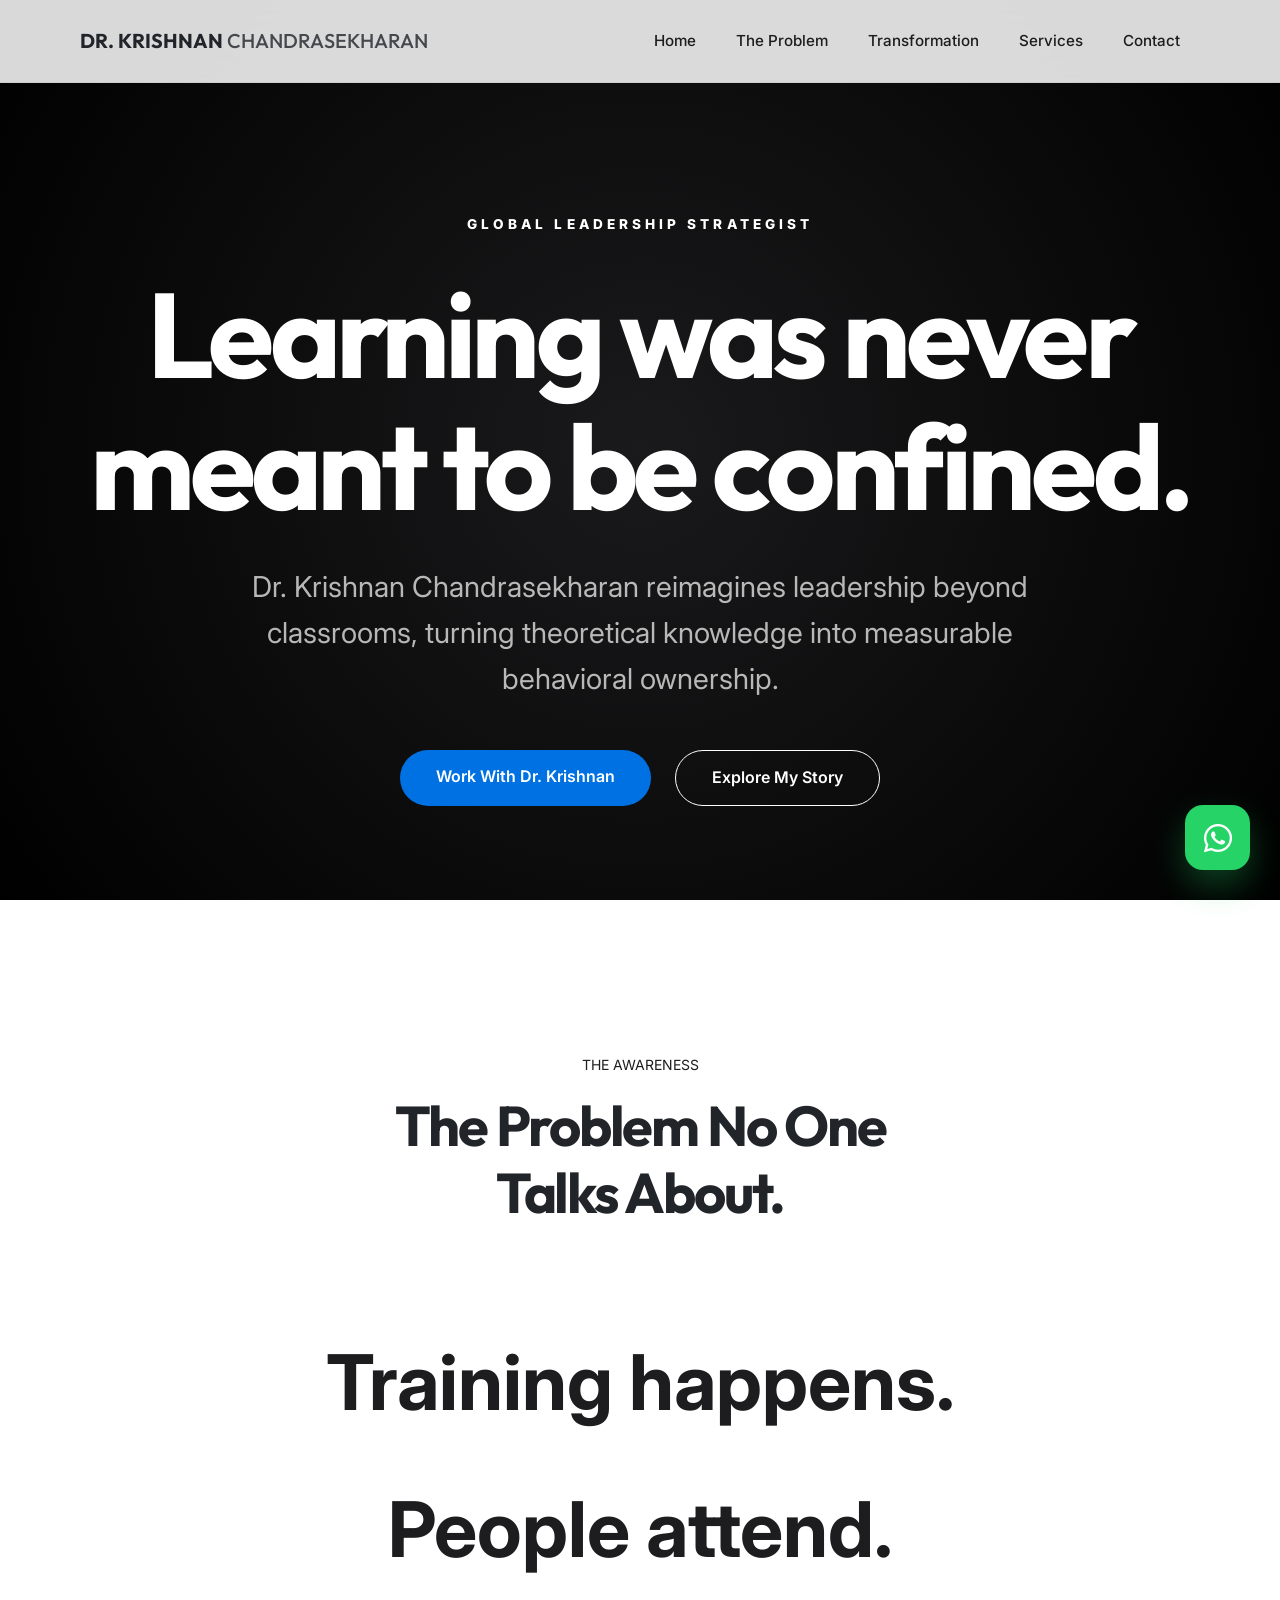
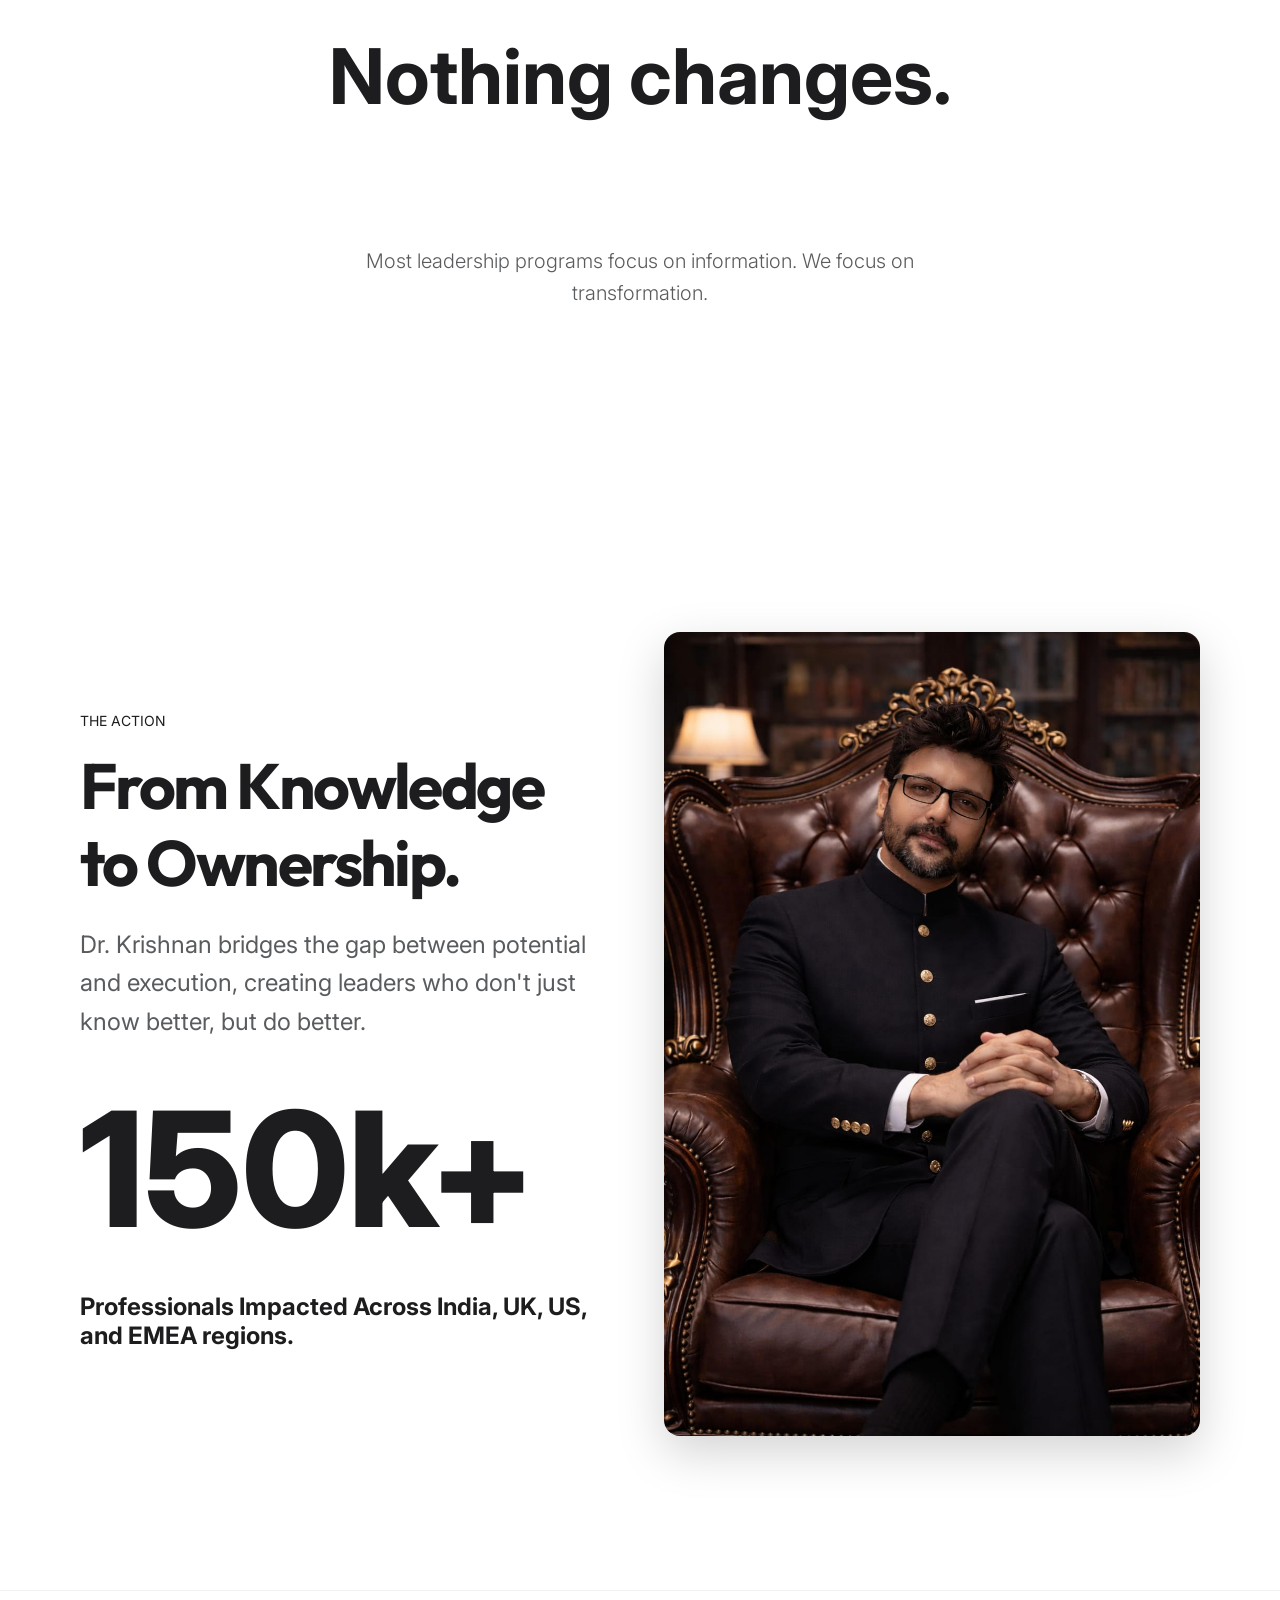
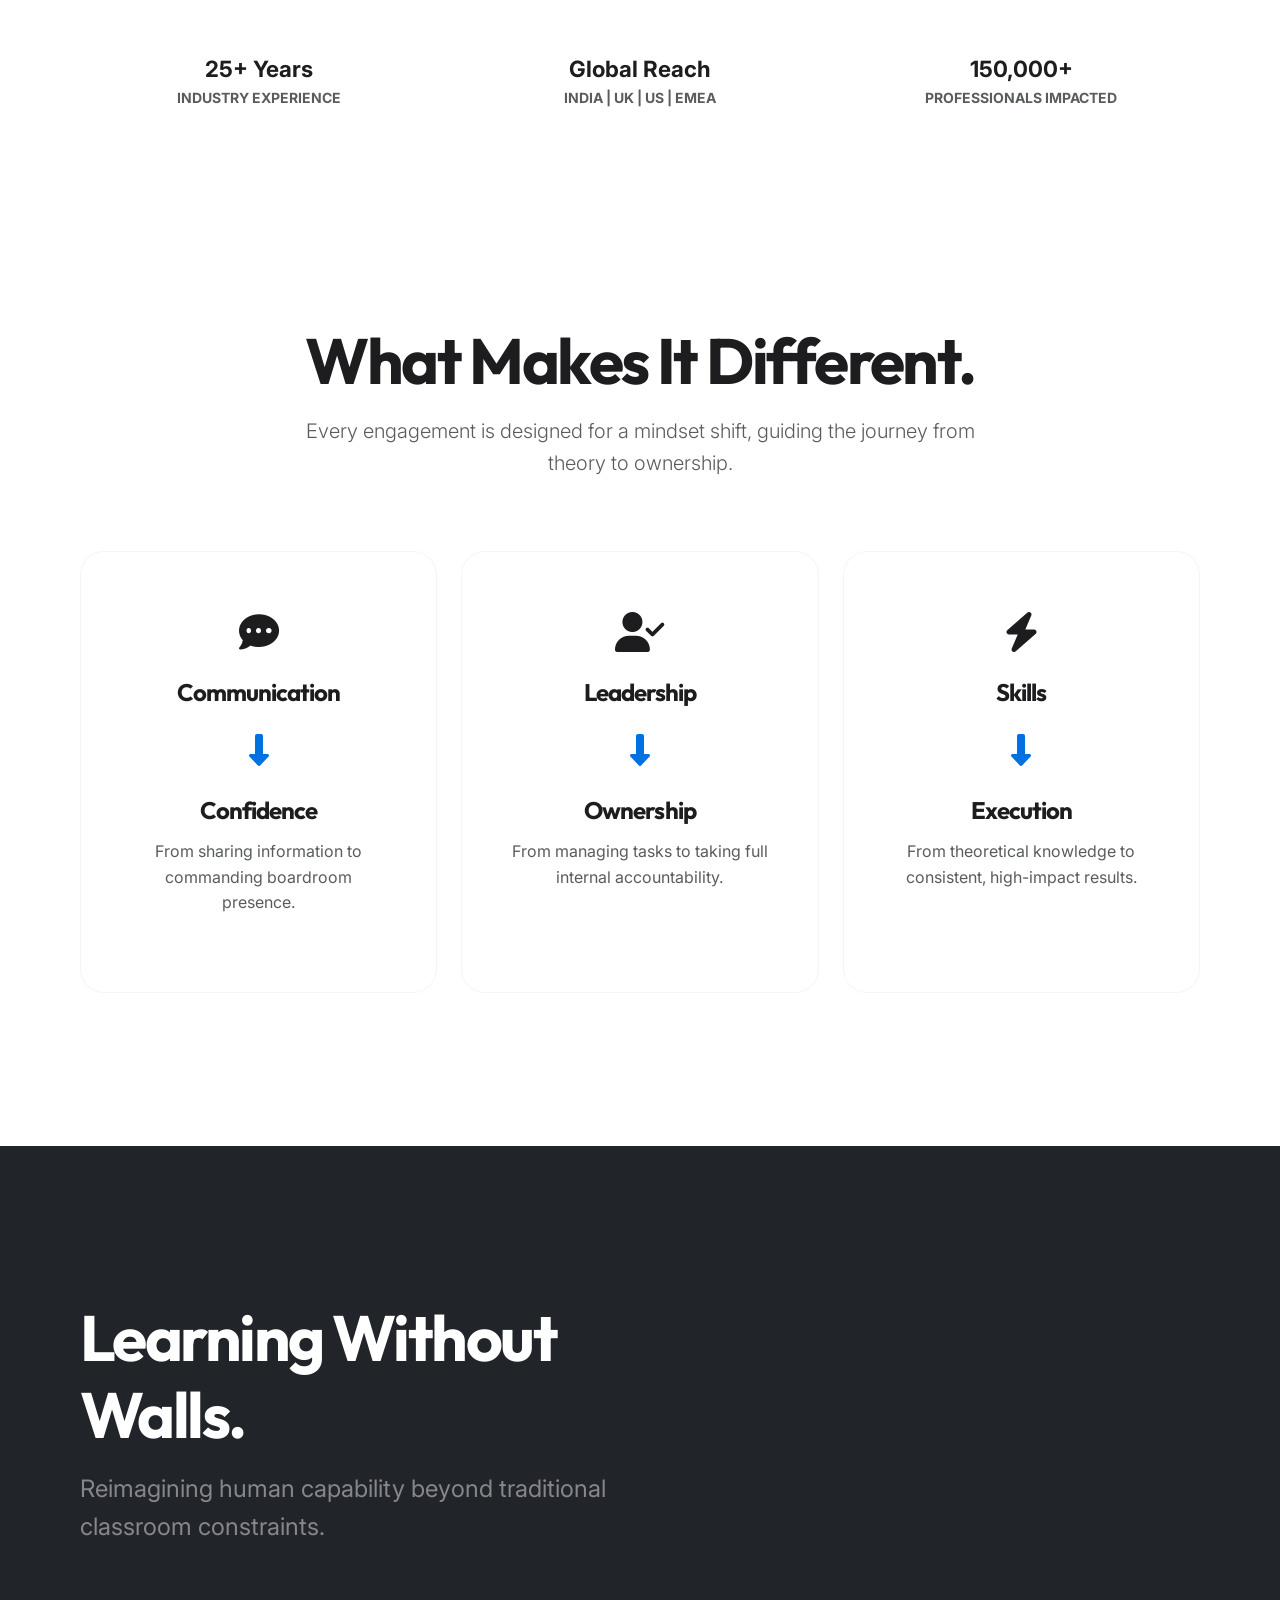
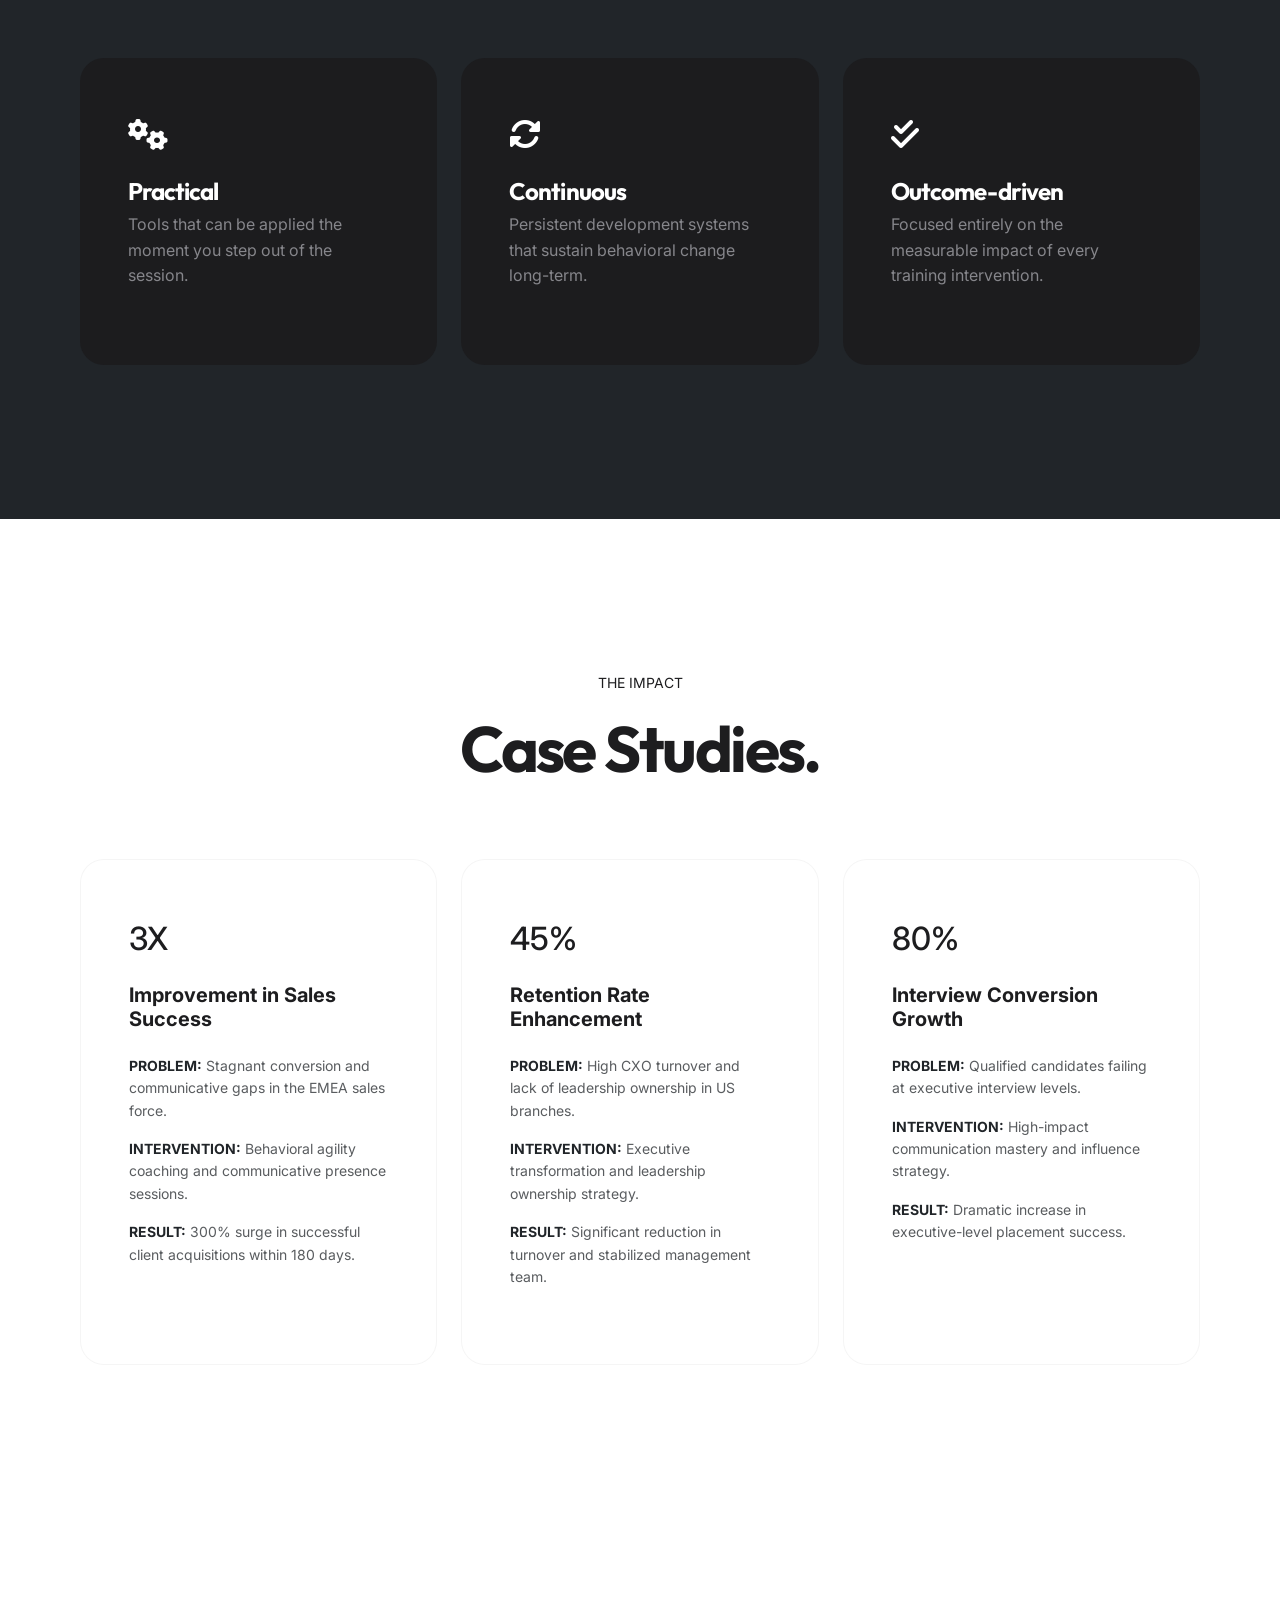
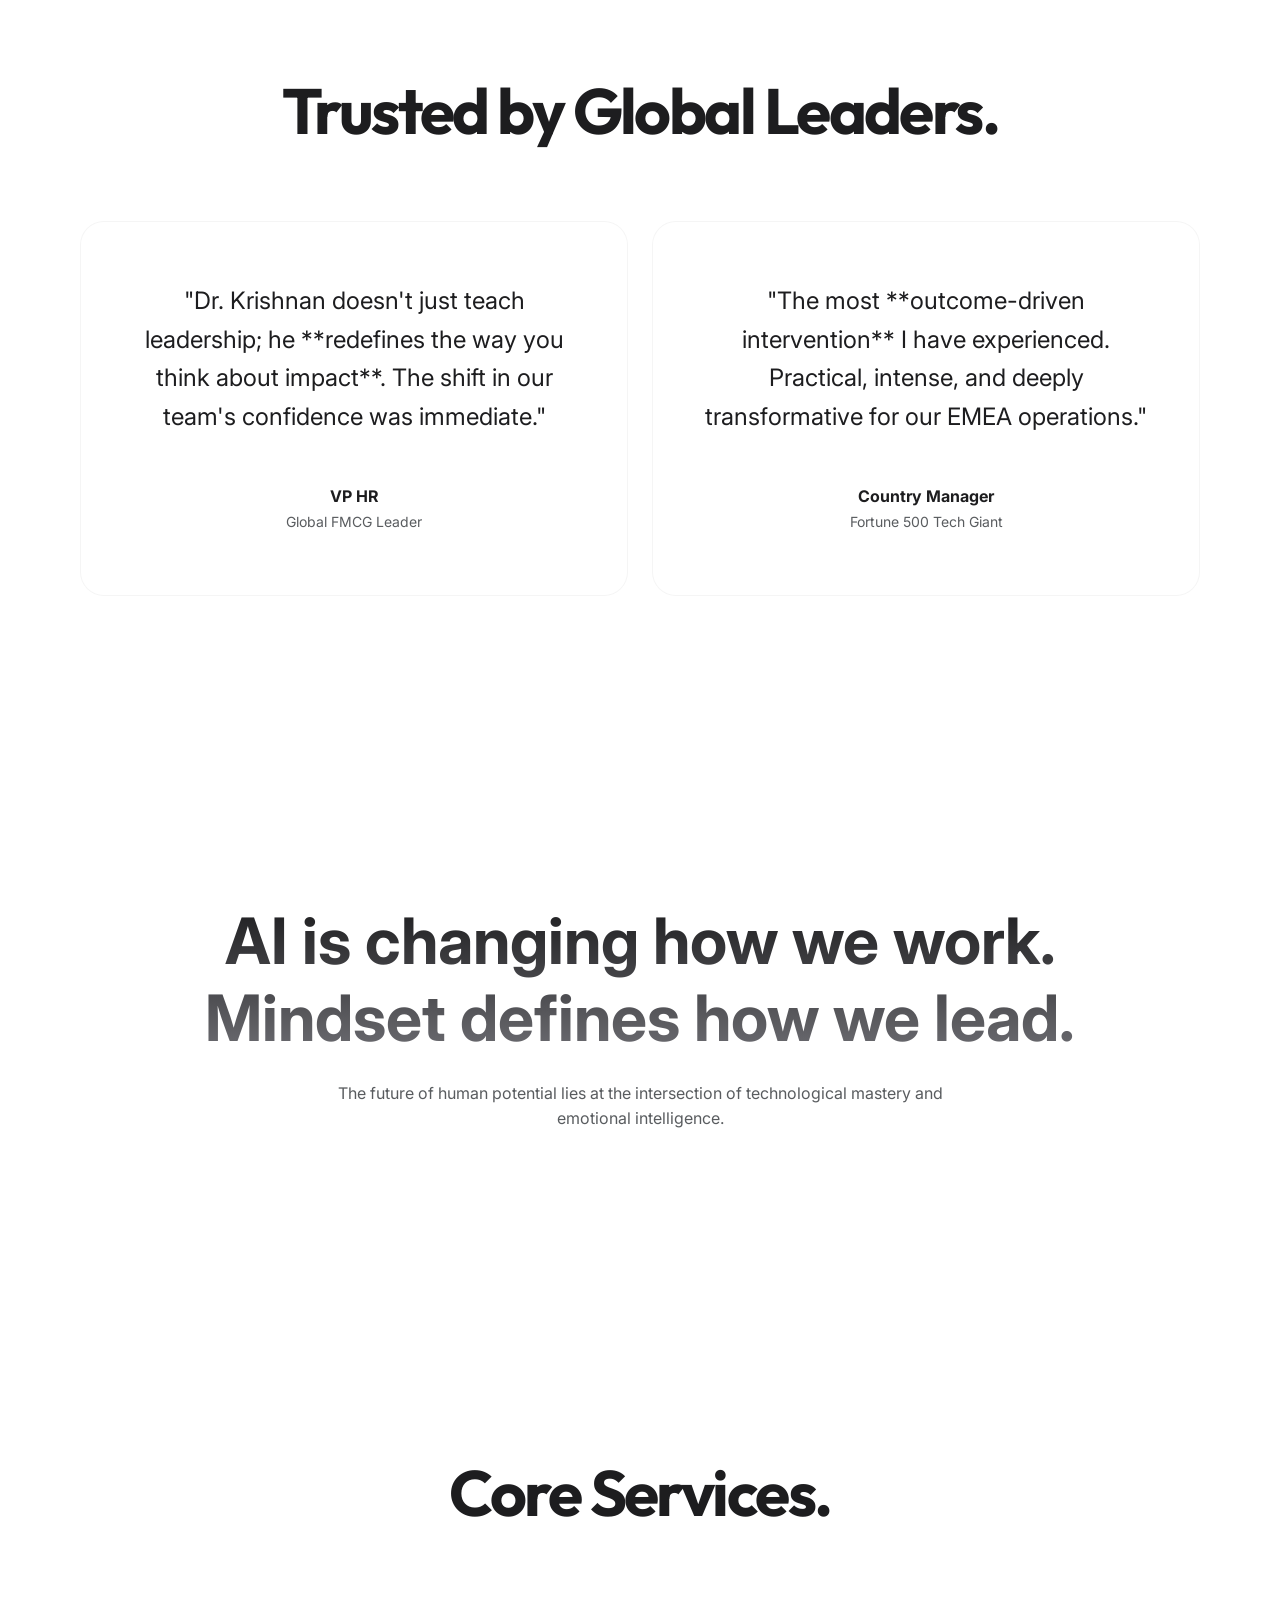
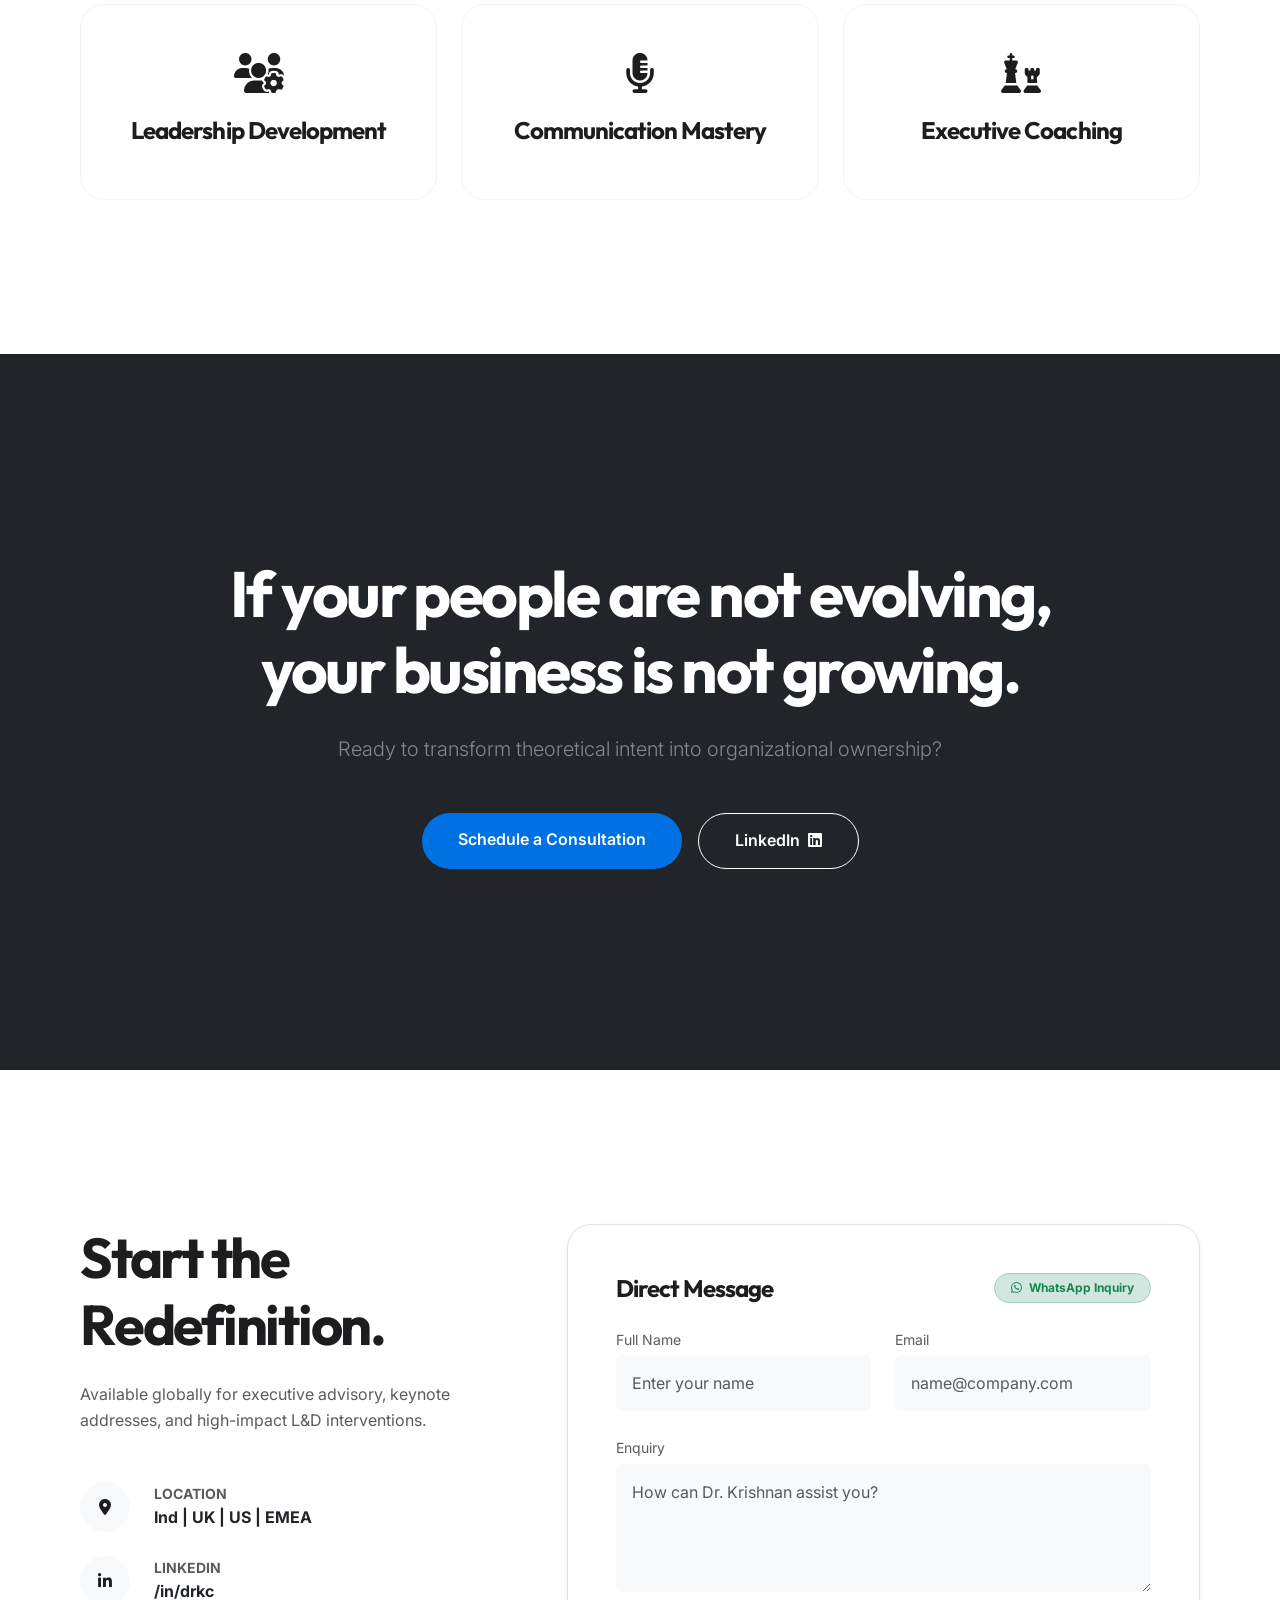
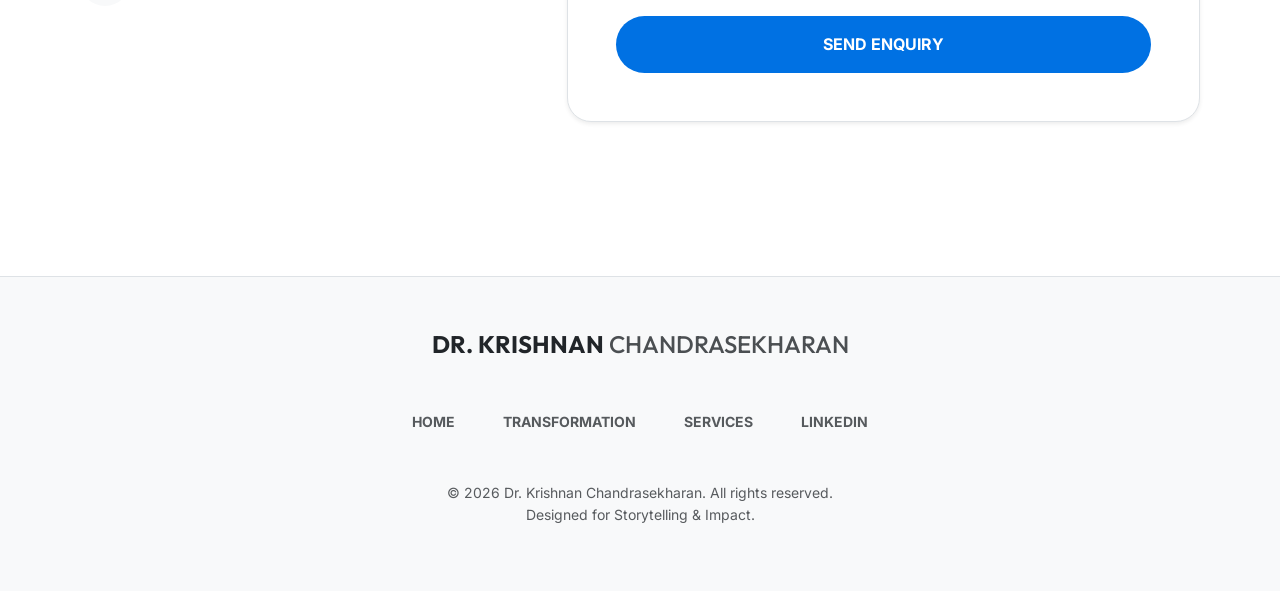
==== commit 7841a27c: "Premium Redesign & Rebuild of Dr. Krishnan's Portfolio" ====
--- a/index.html
+++ b/index.html
@@ -3,239 +3,390 @@
 <head>
     <meta charset="UTF-8">
     <meta name="viewport" content="width=device-width, initial-scale=1.0, maximum-scale=1.0, user-scalable=no">
-    <meta name="description" content="One-Page Corporate Portfolio of Dr. Krishnan Chandrasekharan | Leadership Strategist & Executive Coach.">
-    <title>Dr. Krishnan Chandrasekharan | Leadership Transformation Hub</title>
+    <meta name="description" content="Redefining Leadership Transformation with Dr. Krishnan Chandrasekharan | Founder of Learning Without Walls.">
+    <title>Dr. Krishnan Chandrasekharan | Premium Leadership Transformation</title>
 
     <!-- UI Core -->
     <link href="https://cdn.jsdelivr.net/npm/bootstrap@5.3.2/dist/css/bootstrap.min.css" rel="stylesheet">
-    <link href="https://fonts.googleapis.com/css2?family=Poppins:wght@300;400;500;600;700;800&family=Open+Sans:wght@400;600&display=swap" rel="stylesheet">
+    <link rel="preconnect" href="https://fonts.googleapis.com">
+    <link rel="preconnect" href="https://fonts.gstatic.com" crossorigin>
+    <link href="https://fonts.googleapis.com/css2?family=Inter:wght@400;500;600&family=Outfit:wght@500;700;800&display=swap" rel="stylesheet">
     <link rel="stylesheet" href="https://cdnjs.cloudflare.com/ajax/libs/font-awesome/6.4.2/css/all.min.css">
     <link href="https://unpkg.com/aos@2.3.1/dist/aos.css" rel="stylesheet">
     
-    <!-- Custom Style Hub -->
+    <!-- Custom Style -->
     <link rel="stylesheet" href="css/style.css">
 </head>
-<body data-bs-spy="scroll" data-bs-target="#mainNav" data-bs-offset="100" class="loading">
-
-    <!-- Preloader -->
-    <div id="loader-wrapper"><div id="loader"></div></div>
-
-    <!-- Navigation Hub (Fixed & Responsive) -->
-    <nav class="navbar navbar-expand-lg border-bottom fixed-top bg-white" id="mainNav">
-        <div class="container">
-            <a class="navbar-brand text-primary fw-bold" href="#home">
-                DR. <span class="text-dark">KRISHNAN</span> C.
+<body data-bs-spy="scroll" data-bs-target="#mainNav" data-bs-offset="100">
+
+    <!-- Navigation -->
+    <nav class="navbar navbar-expand-lg navbar-apple fixed-top" id="mainNav">
+        <div class="container apple-container">
+            <a class="navbar-brand fw-bold text-dark" href="#home" style="font-family: 'Outfit';">
+                DR. KRISHNAN <span style="font-weight: 500; opacity: 0.8;">CHANDRASEKHARAN</span>
             </a>
-            <button class="navbar-toggler border-0 shadow-none" type="button" data-bs-toggle="collapse" data-bs-target="#navbarNav">
+            <button class="navbar-toggler border-0" type="button" data-bs-toggle="collapse" data-bs-target="#navbarNav">
                 <span class="navbar-toggler-icon"></span>
             </button>
             <div class="collapse navbar-collapse" id="navbarNav">
-                <ul class="navbar-nav ms-auto align-items-lg-center fw-semibold">
+                <ul class="navbar-nav ms-auto align-items-lg-center">
                     <li class="nav-item"><a class="nav-link" href="#home">Home</a></li>
-                    <li class="nav-item"><a class="nav-link" href="#about">About</a></li>
-                    <li class="nav-item"><a class="nav-link" href="#gallery">Gallery</a></li>
-                    <li class="nav-item"><a class="nav-link" href="#videos">Videos</a></li>
-                    <li class="nav-item"><a class="nav-link" href="#blog">Blog</a></li>
+                    <li class="nav-item"><a class="nav-link" href="#problem">The Problem</a></li>
+                    <li class="nav-item"><a class="nav-link" href="#about">Transformation</a></li>
+                    <li class="nav-item"><a class="nav-link" href="#videos">Services</a></li>
                     <li class="nav-item"><a class="nav-link" href="#contact">Contact</a></li>
                 </ul>
-                <div class="ms-lg-3 mt-3 mt-lg-0 d-grid d-lg-block">
-                    <a href="https://www.linkedin.com/in/drkc" target="_blank" class="btn btn-primary rounded-pill px-4 btn-sm shadow-sm">LinkedIn <i class="fab fa-linkedin ms-1"></i></a>
-                </div>
             </div>
         </div>
     </nav>
 
-    <!-- 1. Hero Dynamic Entrance -->
-    <header id="home" class="hero d-flex flex-column justify-content-center">
-        <div class="container">
-            <div class="row align-items-center g-0 overflow-hidden">
-                <div class="col-lg-7 text-lg-start text-center" data-aos="fade-right">
-                    <div class="badge-leadership mb-4 shadow-sm border">FOUNDER & CEO | LEARNING WITHOUT WALLS</div>
-                    <h1 class="hero-title text-dark">Empowering Next-Gen <span class="text-primary">Leadership</span> Excellence.</h1>
-                    <p class="lead text-muted mb-5">Globally recognized L&D transformation leader and executive coach with over 25 years of global impact.</p>
-                    <div class="d-flex flex-column flex-sm-row justify-content-lg-start justify-content-center gap-3">
-                        <a href="#about" class="btn btn-primary btn-lg rounded-pill shadow px-5 py-3">Explore My Story</a>
-                        <a href="#contact" class="btn btn-outline-dark btn-lg rounded-pill px-5 py-3">Get In Touch</a>
-                    </div>
-                </div>
-                <div class="col-lg-5 mt-5 mt-lg-0" data-aos="fade-left">
-                    <div class="rounded-4 overflow-hidden shadow-lg border-5 border-white border ms-lg-4">
-                        <img src="images/profile.jpg" onerror="this.src='https://images.unsplash.com/photo-1560250056-07ba644d8ad3?auto=format&fit=crop&q=80&w=1000'" alt="Dr. Krishnan C." class="img-fluid w-100">
-                    </div>
+    <!-- 1. HERO SECTION (FULL SCREEN) -->
+    <header id="home" class="hero">
+        <div class="container apple-container">
+            <div data-aos="fade-up" data-aos-duration="1500">
+                <span class="hero-tagline" data-aos="fade-up" data-aos-delay="200">Global Leadership Strategist</span>
+                <h1 class="hero-title">Learning was never meant to be <span class="text-primary-blue">confined.</span></h1>
+                <p class="hero-subtext">Dr. Krishnan Chandrasekharan reimagines leadership beyond classrooms, turning theoretical knowledge into measurable behavioral ownership.</p>
+                <div class="d-flex flex-column flex-sm-row justify-content-center gap-4 mt-5">
+                    <a href="https://www.linkedin.com/in/drkc" target="_blank" class="btn-apple">Work With Dr. Krishnan</a>
+                    <a href="#about" class="btn-apple-outline text-white border-white">Explore My Story</a>
                 </div>
             </div>
         </div>
     </header>
 
-    <!-- Quick Stats Grid -->
-    <section class="py-5 bg-white border-bottom position-relative overflow-hidden">
-        <div class="container py-4">
-            <div class="row g-4 text-center">
-                <div class="col-sm-4" data-aos="fade-up">
-                    <div class="stat-card">
-                        <span class="stat-number fw-bold">25+</span>
-                        <p class="mb-0 text-muted fw-bold small text-uppercase">Years of Experience</p>
-                    </div>
-                </div>
-                <div class="col-sm-4" data-aos="fade-up" data-aos-delay="100">
-                    <div class="stat-card">
-                        <span class="stat-number fw-bold">150K+</span>
-                        <p class="mb-0 text-muted fw-bold small text-uppercase">Professionals Trained</p>
-                    </div>
-                </div>
-                <div class="col-sm-4" data-aos="fade-up" data-aos-delay="200">
-                    <div class="stat-card border-0">
-                        <span class="stat-number fw-bold">Global</span>
-                        <p class="mb-0 text-muted fw-bold small text-uppercase">Presence</p>
-                    </div>
-                </div>
-            </div>
-        </div>
-    </section>
-
-    <!-- 2. Biography Hub -->
-    <section id="about" class="py-5 bg-light overflow-hidden">
-        <div class="container py-lg-5">
-            <div class="row g-lg-5 g-4 align-items-start">
-                <div class="col-lg-4 order-lg-1 order-1">
-                    <div class="card p-3 border-0 rounded-4 shadow-sm bg-white" data-aos="fade-up">
-                        <img src="images/profile.jpg" onerror="this.src='https://images.unsplash.com/photo-1560250056-07ba644d8ad3?auto=format&fit=crop&q=80&w=1000'" alt="Dr. Krishnan" class="img-fluid rounded-4 mb-4 shadow-sm">
-                        <div class="p-3 bg-light rounded-3 text-center mb-3">
-                            <h5 class="fw-bold mb-1">Dr. Krishnan C.</h5>
-                            <p class="text-muted small mb-0">Executive Coach & Strategist</p>
+    <!-- 2. PROBLEM SECTION -->
+    <section id="problem" class="section-padding bg-grey">
+        <div class="container apple-container">
+            <div class="text-center mb-5" data-aos="fade-up">
+                <p class="text-primary-blue fw-700 tracking-widest small text-uppercase mb-3">The Awareness</p>
+                <h2 class="display-4 fw-bold text-dark mb-4">The Problem No One <br>Talks About.</h2>
+            </div>
+            <div class="problem-text text-center mt-5 py-5">
+                <div class="problem-line mb-4" data-aos="fade-up">Training happens.</div>
+                <div class="problem-line mb-4" data-aos="fade-up" data-aos-delay="200">People attend.</div>
+                <div class="problem-line" data-aos="fade-up" data-aos-delay="400">Nothing changes.</div>
+            </div>
+            <div class="text-center mt-5" data-aos="fade-up" data-aos-delay="600">
+                <p class="lead text-muted mx-auto" style="max-width: 600px;">Most leadership programs focus on information. We focus on transformation.</p>
+            </div>
+        </div>
+    </section>
+
+    <!-- 3. TRANSFORMATION SECTION -->
+    <section id="about" class="section-padding overflow-hidden">
+        <div class="container apple-container">
+            <div class="row align-items-center g-5">
+                <div class="col-lg-6" data-aos="fade-right">
+                    <p class="text-primary-blue fw-700 small text-uppercase mb-3">The Action</p>
+                    <h2 class="display-3 fw-bold mb-4">From Knowledge <br>to Ownership.</h2>
+                    <p class="fs-4 text-muted mb-5">Dr. Krishnan bridges the gap between potential and execution, creating leaders who don't just know better, but do better.</p>
+                    <div class="d-flex align-items-baseline mb-4">
+                        <span class="metric-large text-primary-blue tracking-tighter">150k+</span>
+                    </div>
+                    <p class="h4 fw-bold">Professionals Impacted Across India, UK, US, and EMEA regions.</p>
+                </div>
+                <div class="col-lg-6" data-aos="fade-left">
+                    <div class="position-relative">
+                        <img src="images/profile.jpg" onerror="this.src='https://images.unsplash.com/photo-1560250056-07ba644d8ad3?auto=format&fit=crop&q=80&w=1000'" class="img-fluid rounded-4 shadow-lg float-img" alt="Dr. Krishnan">
+                    </div>
+                </div>
+            </div>
+        </div>
+    </section>
+
+    <!-- 4. CREDIBILITY STRIP -->
+    <section class="credibility-strip">
+        <div class="container apple-container">
+            <div class="row text-center g-4">
+                <div class="col-md-4" data-aos="fade-up">
+                    <div class="credibility-item">25+ Years</div>
+                    <div class="text-muted small text-uppercase fw-bold tracking-widest">Industry Experience</div>
+                </div>
+                <div class="col-md-4" data-aos="fade-up" data-aos-delay="100">
+                    <div class="credibility-item">Global Reach</div>
+                    <div class="text-muted small text-uppercase fw-bold tracking-widest">India | UK | US | EMEA</div>
+                </div>
+                <div class="col-md-4" data-aos="fade-up" data-aos-delay="200">
+                    <div class="credibility-item">150,000+</div>
+                    <div class="text-muted small text-uppercase fw-bold tracking-widest">Professionals Impacted</div>
+                </div>
+            </div>
+        </div>
+    </section>
+
+    <!-- 5. WHAT MAKES IT DIFFERENT -->
+    <section class="section-padding bg-grey">
+        <div class="container apple-container">
+            <div class="text-center mb-5" data-aos="fade-up">
+                <h2 class="display-3 fw-bold">What Makes It Different.</h2>
+                <p class="text-muted lead mx-auto mt-3" style="max-width: 700px;">Every engagement is designed for a mindset shift, guiding the journey from theory to ownership.</p>
+            </div>
+            <div class="row g-4 mt-5">
+                <div class="col-md-4" data-aos="fade-up">
+                    <div class="apple-card text-center">
+                        <div class="mb-4"><i class="fas fa-comment-dots fs-1 text-primary-blue"></i></div>
+                        <h4 class="fw-bold mb-2">Communication</h4>
+                        <span class="transformation-arrow"><i class="fas fa-long-arrow-alt-down"></i></span>
+                        <h4 class="fw-bold text-primary-blue">Confidence</h4>
+                        <p class="text-muted mt-3">From sharing information to commanding boardroom presence.</p>
+                    </div>
+                </div>
+                <div class="col-md-4" data-aos="fade-up" data-aos-delay="100">
+                    <div class="apple-card text-center">
+                        <div class="mb-4"><i class="fas fa-user-check fs-1 text-primary-blue"></i></div>
+                        <h4 class="fw-bold mb-2">Leadership</h4>
+                        <span class="transformation-arrow"><i class="fas fa-long-arrow-alt-down"></i></span>
+                        <h4 class="fw-bold text-primary-blue">Ownership</h4>
+                        <p class="text-muted mt-3">From managing tasks to taking full internal accountability.</p>
+                    </div>
+                </div>
+                <div class="col-md-4" data-aos="fade-up" data-aos-delay="200">
+                    <div class="apple-card text-center">
+                        <div class="mb-4"><i class="fas fa-bolt fs-1 text-primary-blue"></i></div>
+                        <h4 class="fw-bold mb-2">Skills</h4>
+                        <span class="transformation-arrow"><i class="fas fa-long-arrow-alt-down"></i></span>
+                        <h4 class="fw-bold text-primary-blue">Execution</h4>
+                        <p class="text-muted mt-3">From theoretical knowledge to consistent, high-impact results.</p>
+                    </div>
+                </div>
+            </div>
+        </div>
+    </section>
+
+    <!-- 6. LEARNING WITHOUT WALLS -->
+    <section class="section-padding bg-dark text-white">
+        <div class="container apple-container">
+            <div class="row align-items-center mb-5">
+                <div class="col-lg-7" data-aos="fade-up">
+                    <h2 class="display-3 fw-bold">Learning Without Walls.</h2>
+                    <p class="text-muted fs-4 mt-3">Reimagining human capability beyond traditional classroom constraints.</p>
+                </div>
+            </div>
+            <div class="row g-4 pt-5">
+                <div class="col-md-4" data-aos="fade-up">
+                    <div class="apple-card">
+                        <div class="mb-4"><i class="fas fa-cogs fs-2"></i></div>
+                        <h4 class="fw-bold">Practical</h4>
+                        <p class="text-muted">Tools that can be applied the moment you step out of the session.</p>
+                    </div>
+                </div>
+                <div class="col-md-4" data-aos="fade-up" data-aos-delay="100">
+                    <div class="apple-card">
+                        <div class="mb-4"><i class="fas fa-sync-alt fs-2"></i></div>
+                        <h4 class="fw-bold">Continuous</h4>
+                        <p class="text-muted">Persistent development systems that sustain behavioral change long-term.</p>
+                    </div>
+                </div>
+                <div class="col-md-4" data-aos="fade-up" data-aos-delay="200">
+                    <div class="apple-card">
+                        <div class="mb-4"><i class="fas fa-check-double fs-2"></i></div>
+                        <h4 class="fw-bold">Outcome-driven</h4>
+                        <p class="text-muted">Focused entirely on the measurable impact of every training intervention.</p>
+                    </div>
+                </div>
+            </div>
+        </div>
+    </section>
+
+    <!-- 7. CASE STUDIES -->
+    <section id="gallery" class="section-padding">
+        <div class="container apple-container">
+            <div class="text-center mb-5" data-aos="fade-up">
+                <p class="text-primary-blue fw-700 tracking-widest small text-uppercase mb-3">The Impact</p>
+                <h2 class="display-3 fw-bold">Case Studies.</h2>
+            </div>
+            <div class="row g-4 mt-5">
+                <div class="col-md-4" data-aos="fade-up">
+                    <div class="apple-card">
+                        <span class="h2 fw-800 text-primary-blue mb-4 d-block">3X</span>
+                        <h5 class="fw-bold mb-4">Improvement in Sales Success</h5>
+                        <p class="small text-muted mb-3"><strong class="text-dark">PROBLEM:</strong> Stagnant conversion and communicative gaps in the EMEA sales force.</p>
+                        <p class="small text-muted mb-3"><strong class="text-dark">INTERVENTION:</strong> Behavioral agility coaching and communicative presence sessions.</p>
+                        <p class="small text-muted"><strong class="text-dark">RESULT:</strong> 300% surge in successful client acquisitions within 180 days.</p>
+                    </div>
+                </div>
+                <div class="col-md-4" data-aos="fade-up" data-aos-delay="100">
+                    <div class="apple-card">
+                        <span class="h2 fw-800 text-primary-blue mb-4 d-block">45%</span>
+                        <h5 class="fw-bold mb-4">Retention Rate Enhancement</h5>
+                        <p class="small text-muted mb-3"><strong class="text-dark">PROBLEM:</strong> High CXO turnover and lack of leadership ownership in US branches.</p>
+                        <p class="small text-muted mb-3"><strong class="text-dark">INTERVENTION:</strong> Executive transformation and leadership ownership strategy.</p>
+                        <p class="small text-muted"><strong class="text-dark">RESULT:</strong> Significant reduction in turnover and stabilized management team.</p>
+                    </div>
+                </div>
+                <div class="col-md-4" data-aos="fade-up" data-aos-delay="200">
+                    <div class="apple-card">
+                        <span class="h2 fw-800 text-primary-blue mb-4 d-block">80%</span>
+                        <h5 class="fw-bold mb-4">Interview Conversion Growth</h5>
+                        <p class="small text-muted mb-3"><strong class="text-dark">PROBLEM:</strong> Qualified candidates failing at executive interview levels.</p>
+                        <p class="small text-muted mb-3"><strong class="text-dark">INTERVENTION:</strong> High-impact communication mastery and influence strategy.</p>
+                        <p class="small text-muted"><strong class="text-dark">RESULT:</strong> Dramatic increase in executive-level placement success.</p>
+                    </div>
+                </div>
+            </div>
+        </div>
+    </section>
+
+    <!-- 8. TESTIMONIALS -->
+    <section class="section-padding bg-grey">
+        <div class="container apple-container text-center">
+            <h2 class="display-3 fw-bold mb-5" data-aos="fade-up">Trusted by Global Leaders.</h2>
+            <div class="row g-4 mt-5">
+                <div class="col-md-6" data-aos="fade-up">
+                    <div class="apple-card">
+                        <p class="fs-4 italic">"Dr. Krishnan doesn't just teach leadership; he **redefines the way you think about impact**. The shift in our team's confidence was immediate."</p>
+                        <div class="mt-5">
+                            <span class="fw-bold d-block">VP HR</span>
+                            <span class="text-muted small uppercase">Global FMCG Leader</span>
                         </div>
-                        <div class="d-flex flex-column gap-3 small border-top pt-3 opacity-75">
-                            <div><strong class="text-primary">Alumnus:</strong><br>IIM Calcutta</div>
-                            <div><strong class="text-primary">Focus:</strong><br>Leadership • Behavior • AI</div>
+                    </div>
+                </div>
+                <div class="col-md-6" data-aos="fade-up" data-aos-delay="100">
+                    <div class="apple-card">
+                        <p class="fs-4 italic">"The most **outcome-driven intervention** I have experienced. Practical, intense, and deeply transformative for our EMEA operations."</p>
+                        <div class="mt-5">
+                            <span class="fw-bold d-block">Country Manager</span>
+                            <span class="text-muted small uppercase">Fortune 500 Tech Giant</span>
                         </div>
                     </div>
                 </div>
-                <div class="col-lg-8 order-lg-2 order-2" data-aos="fade-up" data-aos-delay="100">
-                    <h2 class="mb-5 section-title">About Me</h2>
-                    <div class="text-muted fs-5 lh-lg">
-                        <p class="mb-4">Dr. Krishnan Chandrasekharan is a globally recognized Learning & Development (L&D) transformation leader, executive coach, educator, and leadership strategist with over 25 years of experience in human behavior and capability building.</p>
-                        <p class="mb-4">As the Founder & CEO of Learning Without Walls, Dr. Krishnan leads an initiative focused on reimagining learning beyond traditional classrooms, focusing on continuous capability-building systems that drive measurable performance.</p>
-                        <p class="mb-4">Throughout his career, he has trained more than 150,000 professionals globally, ranging from fresh graduates to senior CXOs across India, the UK, the US, and EMEA regions.</p>
-                        <p class="mb-4">His expertise includes leadership development, communication, emotional intelligence, and organizational capability building, using highly interactive simulations and reflective coaching practices.</p>
-                        <p class="mb-4">A strong advocate of the future of work, Dr. Krishnan explores how technologies like Artificial Intelligence can harmonize with human mentors to guide behavioral transformation.</p>
-                        <p>Beyond consulting, he is passionate about empowering educators and young professionals to create meaningful impact through knowledge and ethical leadership.</p>
-                    </div>
-                </div>
-            </div>
-        </div>
-    </section>
-
-    <!-- 3. Photo & Video Showcase Grid -->
-    <section id="gallery" class="py-5 bg-white overflow-hidden">
-        <div class="container py-lg-5 text-center">
-            <h2 class="section-title mb-5">Visual Portfolio</h2>
-            <div class="row g-3">
-                <div class="col-md-4 col-6" data-aos="zoom-in"><img src="https://images.unsplash.com/photo-1552664730-d307ca884978?w=800" class="img-fluid rounded-3 shadow-sm border" alt="Keynote 1"></div>
-                <div class="col-md-4 col-6" data-aos="zoom-in" data-aos-delay="100"><img src="https://images.unsplash.com/photo-1573164713988-8665fc963095?w=800" class="img-fluid rounded-3 shadow-sm border" alt="Training 2"></div>
-                <div class="col-md-4 col-6" data-aos="zoom-in" data-aos-delay="200"><img src="https://images.unsplash.com/photo-1556761175-4b46a572b786?w=800" class="img-fluid rounded-3 shadow-sm border" alt="Workshop 3"></div>
-                <div class="col-md-4 col-6" data-aos="zoom-in" data-aos-delay="300"><img src="https://images.unsplash.com/photo-1521737604893-d14cc237f11d?w=800" class="img-fluid rounded-3 shadow-sm border" alt="Speech 4"></div>
-                <div class="col-md-4 col-6" data-aos="zoom-in" data-aos-delay="400"><img src="https://images.unsplash.com/photo-1505373877841-8d25f7d46678?w=800" class="img-fluid rounded-3 shadow-sm border" alt="Seminar 5"></div>
-                <div class="col-md-4 col-6" data-aos="zoom-in" data-aos-delay="500"><img src="https://images.unsplash.com/photo-1515169067868-5387ec356754?w=800" class="img-fluid rounded-3 shadow-sm border" alt="Summit 6"></div>
-            </div>
-        </div>
-    </section>
-
-    <section id="videos" class="py-5 bg-light overflow-hidden">
-        <div class="container py-lg-5">
-            <h2 class="section-title mb-5 text-center">Masterclasses</h2>
-            <div class="row g-4">
-                <div class="col-lg-4 col-md-6" data-aos="fade-up">
-                    <div class="video-card"><iframe src="https://www.youtube.com/embed/5MgBikgcWnY" title="Leadership Transformation" allowfullscreen loading="lazy"></iframe></div>
-                </div>
-                <div class="col-lg-4 col-md-6" data-aos="fade-up" data-aos-delay="100">
-                    <div class="video-card"><iframe src="https://www.youtube.com/embed/2Vv-BfVoq4g" title="AI Revolution" allowfullscreen loading="lazy"></iframe></div>
-                </div>
-                <div class="col-lg-4 col-md-6" data-aos="fade-up" data-aos-delay="200">
-                    <div class="video-card"><iframe src="https://www.youtube.com/embed/tAGnKpE4NCI" title="Behavioral Science" allowfullscreen loading="lazy"></iframe></div>
-                </div>
-            </div>
-        </div>
-    </section>
-
-    <!-- 4. Insights Hub (Blog) -->
-    <section id="blog" class="py-5 bg-white overflow-hidden">
-        <div class="container py-lg-5">
-            <h2 class="section-title mb-5">Leadership Insights</h2>
-            <div class="row g-4 mb-5">
-                <div class="col-lg-4 col-md-6" data-aos="fade-up">
-                    <div class="card h-100 border-0 shadow-sm rounded-4 overflow-hidden">
-                        <img src="https://images.unsplash.com/photo-1507537297725-24a1c029d3ca?w=800" class="card-img-top" alt="Psychology Insight" style="height: 200px; object-fit: cover;">
-                        <div class="card-body p-4 text-center">
-                            <h5 class="fw-bold fs-5">Collective Mindset</h5>
-                            <p class="text-muted small">Developing cognitive resilience in leadership.</p>
-                            <a href="https://www.linkedin.com/in/drkc" target="_blank" class="btn btn-outline-primary btn-sm rounded-pill mt-3">Read Insight</a>
+            </div>
+        </div>
+    </section>
+
+    <!-- 9. FUTURE OF LEARNING -->
+    <section id="blog" class="section-padding">
+        <div class="container apple-container text-center">
+            <div data-aos="fade-up">
+                <p class="future-text fw-bold text-gradient">AI is changing how we work. <br>Mindset defines how we lead.</p>
+                <p class="text-muted mt-4 mx-auto" style="max-width: 650px;">The future of human potential lies at the intersection of technological mastery and emotional intelligence.</p>
+            </div>
+        </div>
+    </section>
+
+    <!-- 10. CORE SERVICES -->
+    <section id="videos" class="section-padding bg-grey">
+        <div class="container apple-container">
+            <div class="text-center mb-5" data-aos="fade-up">
+                <h2 class="display-3 fw-bold">Core Services.</h2>
+            </div>
+            <div class="row g-4 mt-5">
+                <div class="col-md-4" data-aos="fade-up">
+                    <div class="apple-card text-center py-5">
+                        <i class="fas fa-users-cog fs-1 text-primary-blue mb-4"></i>
+                        <h4 class="fw-bold">Leadership Development</h4>
+                    </div>
+                </div>
+                <div class="col-md-4" data-aos="fade-up" data-aos-delay="100">
+                    <div class="apple-card text-center py-5">
+                        <i class="fas fa-microphone-alt fs-1 text-primary-blue mb-4"></i>
+                        <h4 class="fw-bold">Communication Mastery</h4>
+                    </div>
+                </div>
+                <div class="col-md-4" data-aos="fade-up" data-aos-delay="200">
+                    <div class="apple-card text-center py-5">
+                        <i class="fas fa-chess fs-1 text-primary-blue mb-4"></i>
+                        <h4 class="fw-bold">Executive Coaching</h4>
+                    </div>
+                </div>
+            </div>
+        </div>
+    </section>
+
+    <!-- 11. CTA SECTION -->
+    <section class="section-padding bg-dark text-white text-center">
+        <div class="container apple-container py-5">
+            <div data-aos="zoom-in">
+                <h2 class="display-3 fw-bold mb-4">If your people are not evolving, <br>your business is not growing.</h2>
+                <p class="text-muted lead mb-5">Ready to transform theoretical intent into organizational ownership?</p>
+                <div class="d-flex justify-content-center gap-3">
+                    <a href="#contact" class="btn-apple">Schedule a Consultation</a>
+                    <a href="https://www.linkedin.com/in/drkc" target="_blank" class="btn-apple-outline text-white border-white">LinkedIn <i class="fab fa-linkedin ms-1"></i></a>
+                </div>
+            </div>
+        </div>
+    </section>
+
+    <!-- 12. CONTACT SECTION -->
+    <section id="contact" class="section-padding">
+        <div class="container apple-container">
+            <div class="row g-5 align-items-start">
+                <div class="col-lg-5" data-aos="fade-right">
+                    <h2 class="display-4 fw-bold mb-4">Start the <br>Redefinition.</h2>
+                    <p class="text-muted mb-5">Available globally for executive advisory, keynote addresses, and high-impact L&D interventions.</p>
+                    <div class="d-flex flex-column gap-4">
+                        <div class="d-flex align-items-center gap-4">
+                            <div class="bg-light rounded-circle p-0 d-flex align-items-center justify-content-center" style="width: 50px; height: 50px;"><i class="fas fa-location-dot text-primary-blue"></i></div>
+                            <div>
+                                <span class="d-block small text-muted uppercase fw-bold tracking-widest">LOCATION</span>
+                                <span class="fw-bold text-dark">Ind | UK | US | EMEA</span>
+                            </div>
                         </div>
-                    </div>
-                </div>
-                <div class="col-lg-4 col-md-6" data-aos="fade-up" data-aos-delay="100">
-                    <div class="card h-100 border-0 shadow-sm rounded-4 overflow-hidden">
-                        <img src="https://images.unsplash.com/photo-1555066931-4365d14bab8c?w=800" class="card-img-top" alt="AI Insight" style="height: 200px; object-fit: cover;">
-                        <div class="card-body p-4 text-center">
-                            <h5 class="fw-bold fs-5">Leveraging AI</h5>
-                            <p class="text-muted small">Personalizing employee growth with AI Analytics.</p>
-                            <a href="https://www.linkedin.com/in/drkc" target="_blank" class="btn btn-outline-primary btn-sm rounded-pill mt-3">Read Insight</a>
+                        <div class="d-flex align-items-center gap-4">
+                            <div class="bg-light rounded-circle p-0 d-flex align-items-center justify-content-center" style="width: 50px; height: 50px;"><i class="fab fa-linkedin-in text-primary-blue"></i></div>
+                            <div>
+                                <span class="d-block small text-muted uppercase fw-bold tracking-widest">LINKEDIN</span>
+                                <a href="https://www.linkedin.com/in/drkc" target="_blank" class="fw-bold text-dark text-decoration-none">/in/drkc</a>
+                            </div>
                         </div>
                     </div>
                 </div>
-                <div class="col-lg-4 col-md-6" data-aos="fade-up" data-aos-delay="200">
-                    <div class="card h-100 border-0 shadow-sm rounded-4 overflow-hidden">
-                        <img src="https://images.unsplash.com/photo-1522071820081-009f0129c71c?w=800" class="card-img-top" alt="Strategy Insight" style="height: 200px; object-fit: cover;">
-                        <div class="card-body p-4 text-center">
-                            <h5 class="fw-bold fs-5">Hybrid Teams</h5>
-                            <p class="text-muted small">Leading diverse teams in a borderless world.</p>
-                            <a href="https://www.linkedin.com/in/drkc" target="_blank" class="btn btn-outline-primary btn-sm rounded-pill mt-3">Read Insight</a>
-                        </div>
-                    </div>
-                </div>
-            </div>
-            <div class="text-center">
-                <a href="https://www.linkedin.com/in/drkc" target="_blank" class="btn btn-primary rounded-pill px-5 shadow">More on LinkedIn</a>
-            </div>
-        </div>
-    </section>
-
-    <!-- 5. Final Connection -->
-    <section id="contact" class="py-5 bg-dark text-white overflow-hidden">
-        <div class="container py-lg-5">
-            <div class="row g-5 align-items-center">
-                <div class="col-lg-6" data-aos="fade-right">
-                    <h2 class="display-5 fw-bold mb-4">Ready to <span class="text-primary">Transform</span>?</h2>
-                    <p class="lead opacity-75 mb-5">Connect with Dr. Krishnan for executive coaching or leadership advisory.</p>
-                    <div class="d-flex flex-column gap-3 fs-5">
-                        <div class="d-flex align-items-center gap-3"><i class="fas fa-location-dot text-primary"></i> Hyderabad, India</div>
-                        <div class="d-flex align-items-center gap-3"><i class="fas fa-envelope text-primary"></i> hello@learningwithoutwalls.in</div>
-                    </div>
-                </div>
-                <div class="col-lg-6" data-aos="fade-left">
-                    <div class="bg-white text-dark p-sm-5 p-4 rounded-4 shadow-lg">
-                        <form id="contactForm" novalidate>
-                            <div class="row g-3">
-                                <div class="col-12"><input type="text" class="form-control border-0 bg-light p-3" placeholder="Full Name" required></div>
-                                <div class="col-12"><input type="email" class="form-control border-0 bg-light p-3" placeholder="Email Address" required></div>
-                                <div class="col-12"><textarea class="form-control border-0 bg-light p-3" rows="4" placeholder="How can Dr. Krishnan assist you?" required></textarea></div>
-                                <div class="col-12"><button type="submit" class="btn btn-primary btn-lg w-100 rounded-pill py-3 fw-bold">Send Message</button></div>
+                <div class="col-lg-7" data-aos="fade-left">
+                    <div class="apple-card shadow-sm p-sm-5 p-4 border">
+                        <form id="contactForm">
+                            <div class="d-flex justify-content-between align-items-center mb-4">
+                                <h4 class="fw-bold mb-0">Direct Message</h4>
+                                <span class="badge bg-success-subtle text-success border border-success-subtle rounded-pill px-3 py-2 small fw-bold"><i class="fab fa-whatsapp me-1"></i> WhatsApp Inquiry</span>
+                            </div>
+                            <div class="row g-4">
+                                <div class="col-md-6">
+                                    <label class="small fw-700 text-muted uppercase mb-1">Full Name</label>
+                                    <input type="text" id="formName" class="form-control border-0 bg-light p-3" placeholder="Enter your name" required>
+                                </div>
+                                <div class="col-md-6">
+                                    <label class="small fw-700 text-muted uppercase mb-1">Email</label>
+                                    <input type="email" id="formEmail" class="form-control border-0 bg-light p-3" placeholder="name@company.com" required>
+                                </div>
+                                <div class="col-12">
+                                    <label class="small fw-700 text-muted uppercase mb-1">Enquiry</label>
+                                    <textarea id="formMessageText" class="form-control border-0 bg-light p-3" rows="4" placeholder="How can Dr. Krishnan assist you?" required></textarea>
+                                </div>
+                                <div class="col-12 mt-4">
+                                    <button type="submit" class="btn-apple w-100 py-3 text-uppercase tracking-widest fw-bold">Send Enquiry</button>
+                                </div>
                             </div>
                         </form>
-                        <div id="formMessage"></div>
-                    </div>
-                </div>
-            </div>
-        </div>
-    </section>
-
-    <!-- Global Footer -->
-    <footer class="bg-black py-4 border-top border-secondary">
-        <div class="container text-center text-secondary small">
-            &copy; 2026 Dr. Krishnan Chandrasekharan. Crafted for Leadership Excellence.
+                    </div>
+                </div>
+            </div>
+        </div>
+    </section>
+
+    <!-- 13. FOOTER -->
+    <footer class="py-5 border-top bg-light">
+        <div class="container apple-container text-center">
+            <div class="mb-5">
+                <a class="navbar-brand fw-bold text-dark fs-4" href="#home" style="font-family: 'Outfit';">
+                    DR. KRISHNAN <span style="font-weight: 500; opacity: 0.8;">CHANDRASEKHARAN</span>
+                </a>
+            </div>
+            <div class="d-flex justify-content-center gap-5 mb-5 opacity-75">
+                <a href="#home" class="text-dark text-decoration-none small fw-bold">HOME</a>
+                <a href="#about" class="text-dark text-decoration-none small fw-bold">TRANSFORMATION</a>
+                <a href="#videos" class="text-dark text-decoration-none small fw-bold">SERVICES</a>
+                <a href="https://www.linkedin.com/in/drkc" target="_blank" class="text-dark text-decoration-none small fw-bold">LINKEDIN</a>
+            </div>
+            <p class="text-muted small">&copy; 2026 Dr. Krishnan Chandrasekharan. All rights reserved. <br>Designed for Storytelling & Impact.</p>
         </div>
     </footer>
 
-    <!-- Scripts Hub -->
+    <!-- Floating Elements -->
+    <a href="https://wa.me/916374316870" class="whatsapp-float" target="_blank">
+        <i class="fab fa-whatsapp"></i>
+    </a>
+
+    <!-- Scripts -->
     <script src="https://cdn.jsdelivr.net/npm/bootstrap@5.3.2/dist/js/bootstrap.bundle.min.js"></script>
     <script src="https://unpkg.com/aos@2.3.1/dist/aos.js"></script>
     <script src="js/script.js"></script>
--- a/css/style.css
+++ b/css/style.css
@@ -1,160 +1,206 @@
-/* 
-    STRICT RESPONSIVE FOUNDATION - Dr. Krishnan Chandrasekharan Portfolio
-    Optimized for Zero Horizontal Overflow & Mobile-First Excellence
-*/
-
 :root {
-    --primary-color: #0d6efd;
-    --primary-dark: #004dc7;
-    --bg-light: #f8fbff;
-    --glass-white: rgba(255, 255, 255, 0.95);
-    --text-dark: #1a1a1b;
-    --text-muted: #6c757d;
-    --transition-standard: all 0.3s cubic-bezier(0.25, 0.8, 0.25, 1);
-}
-
-/* 1. Global Reset & Overflow Lockdown */
-* {
-    box-sizing: border-box;
-    margin: 0;
-    padding: 0;
-}
-
-html, body {
-    overflow-x: hidden !important;
-    width: 100vw;
-    width: 100%;
+    --bg-white: #ffffff;
+    --bg-grey: #f5f5f7;
+    --bg-dark-surface: #0a0a0b;
+    --text-dark: #1d1d1f;
+    --text-muted: #6e6e73;
+    --primary-blue: #0071e3;
+    --accent-blue: #0071e3;
+    --border-radius-lg: 24px;
+    --border-radius-xl: 32px;
+    --transition-smooth: all 0.8s cubic-bezier(0.16, 1, 0.3, 1);
+    --font-main: 'Inter', -apple-system, BlinkMacSystemFont, 'Segoe UI', Roboto, Helvetica, Arial, sans-serif;
+    --font-heading: 'Outfit', sans-serif;
+}
+
+/* Base Styles */
+html {
+    scroll-behavior: smooth;
+    scroll-padding-top: 80px;
+}
+
+body {
+    font-family: var(--font-main);
+    color: var(--text-dark);
+    line-height: 1.6;
+    background-color: var(--bg-white);
+    -webkit-font-smoothing: antialiased;
+    overflow-x: hidden;
+}
+
+h1, h2, h3, h4, .apple-heading {
+    font-family: var(--font-heading);
+    font-weight: 700;
+    letter-spacing: -0.04em;
+    line-height: 1.1;
+}
+
+/* Utils */
+.section-padding { padding: clamp(100px, 12vw, 200px) 0; }
+.apple-container { max-width: 1200px; margin: 0 auto; padding: 0 40px; }
+.fw-600 { font-weight: 600; }
+.text-gradient {
+    background: linear-gradient(180deg, #1d1d1f 0%, #6e6e73 100%);
+    -webkit-background-clip: text;
+    background-clip: text;
+    -webkit-text-fill-color: transparent;
+}
+
+/* Navigation */
+.navbar-apple {
+    background: rgba(255, 255, 255, 0.85);
+    backdrop-filter: blur(20px);
+    -webkit-backdrop-filter: blur(20px);
+    border-bottom: 1px solid rgba(0,0,0,0.05);
+    transition: var(--transition-smooth);
+    padding: 20px 0;
+}
+
+.navbar-apple.scrolled { padding: 12px 0; }
+
+.nav-link { font-weight: 500; color: var(--text-dark) !important; font-size: 0.95rem; margin: 0 12px; }
+
+/* Buttons */
+.btn-apple {
+    background: var(--primary-blue);
+    color: white;
+    padding: 14px 36px;
+    border-radius: 50px;
+    font-weight: 600;
+    border: none;
+    transition: var(--transition-smooth);
+    text-decoration: none;
+    display: inline-block;
+}
+
+.btn-apple:hover { background: #0077ed; transform: scale(1.02); color: white; box-shadow: 0 10px 30px rgba(0, 113, 227, 0.2); }
+
+.btn-apple-outline {
+    border: 1.5px solid var(--primary-blue);
+    color: var(--primary-blue);
+    padding: 14px 36px;
+    border-radius: 50px;
+    font-weight: 600;
+    transition: var(--transition-smooth);
+    text-decoration: none;
+    display: inline-block;
+}
+
+.btn-apple-outline:hover { background: var(--primary-blue); color: white; }
+
+/* Hero Section */
+.hero {
+    min-height: 100vh;
+    display: flex;
+    align-items: center;
+    justify-content: center;
+    text-align: center;
+    background: radial-gradient(circle at center, #1a1a1c 0%, #000000 100%);
+    color: white;
     position: relative;
-    -webkit-font-smoothing: antialiased;
-    scroll-behavior: smooth;
-}
-
-body {
-    font-family: 'Open Sans', sans-serif;
-    line-height: 1.7;
-    color: var(--text-dark);
-    background-color: #fff;
-}
-
-h1, h2, h3, h4, h5, h6 {
-    font-family: 'Poppins', sans-serif;
-    font-weight: 700;
-}
-
-img, video, iframe, canvas {
-    max-width: 100%;
-    height: auto;
+    padding-top: 120px; /* Offset for fixed navbar */
+}
+
+.hero-tagline {
+    text-transform: uppercase;
+    letter-spacing: 0.3em;
+    font-size: 0.85rem;
+    font-weight: 800;
+    margin-bottom: 2rem;
+    opacity: 0.6;
     display: block;
 }
 
-/* 2. Responsive Containment */
-.container {
-    width: 100%;
-    max-width: 1200px;
-    margin: 0 auto;
-    padding-left: 1rem;
-    padding-right: 1rem;
-}
-
-section, header {
-    position: relative;
-    width: 100%;
-    overflow: hidden !important; /* Total lockdown on child overflow */
-}
-
-/* 3. Navigation (Sticky & Fixed Ready) */
-.navbar {
-    background: var(--glass-white);
-    backdrop-filter: blur(10px);
-    transition: var(--transition-standard);
-    border-bottom: 1px solid rgba(0,0,0,0.08);
-}
-
-.nav-link {
-    font-weight: 600;
-    color: var(--text-dark) !important;
-    padding: 0.5rem 1rem !important;
-}
-
-.nav-link.active {
-    color: var(--primary-color) !important;
-}
-
-/* 4. Hero Section (Strict Response) */
-.hero {
-    min-height: 80vh;
-    padding: 100px 0 60px;
-    background: linear-gradient(135deg, #f0f7ff 0%, #ffffff 100%);
-}
-
-.hero-title {
-    font-size: clamp(2.2rem, 5vw, 3.8rem);
-    line-height: 1.15;
-    margin-bottom: 1.5rem;
-}
-
-.badge-leadership {
-    background-color: rgba(13, 110, 253, 0.1);
-    color: var(--primary-color);
-    padding: 10px 20px;
-    border-radius: 50px;
-    display: inline-block;
-}
-
-/* 5. Components (Grid & Flex) */
-.stat-card {
-    background: #fff;
-    padding: 2rem;
-    border-radius: 20px;
-    text-align: center;
-    box-shadow: 0 10px 30px rgba(0,0,0,0.05);
+.hero-title { font-size: clamp(3.5rem, 12vw, 7.5rem); margin-bottom: 32px; }
+.hero-subtext { font-size: clamp(1.2rem, 3vw, 1.8rem); opacity: 0.7; max-width: 800px; margin: 0 auto 48px; }
+
+/* Scroll Indicator */
+.scroll-indicator {
+    position: absolute;
+    bottom: 40px;
+    left: 50%;
+    transform: translateX(-50%);
+    display: flex;
+    flex-direction: column;
+    align-items: center;
+    gap: 12px;
+    opacity: 0.5;
+}
+
+.mouse { width: 26px; height: 42px; border: 2px solid white; border-radius: 20px; position: relative; }
+.mouse::before { content: ''; width: 4px; height: 8px; background: white; position: absolute; left: 50%; transform: translateX(-50%); top: 8px; border-radius: 2px; animation: scrollDown 2s infinite; }
+
+@keyframes scrollDown {
+    0% { transform: translate(-50%, 0); opacity: 0; }
+    30% { opacity: 1; }
+    100% { transform: translate(-50%, 20px); opacity: 0; }
+}
+
+/* Problem Section */
+.problem-line { font-size: clamp(2.5rem, 6vw, 5rem); font-weight: 700; opacity: 0.1; transition: var(--transition-smooth); margin-bottom: 10px; }
+.problem-line.active { opacity: 1; }
+
+/* Transformation Section */
+.metric-large { font-size: clamp(4rem, 15vw, 10rem); font-weight: 800; line-height: 1; display: block; margin-bottom: 20px; }
+
+/* Credibility Strip */
+.credibility-strip { padding: 60px 0; background: var(--bg-white); border-top: 1px solid rgba(0,0,0,0.05); }
+.credibility-item { font-size: 1.4rem; font-weight: 700; }
+
+/* Cards */
+.apple-card {
+    background: var(--bg-white);
+    border-radius: var(--border-radius-lg);
+    padding: 60px 48px;
+    border: 1px solid rgba(0,0,0,0.04);
+    transition: var(--transition-smooth);
     height: 100%;
-    transition: var(--transition-standard);
-}
-
-.stat-card:hover { transform: translateY(-5px); }
-.stat-number { font-size: 2.8rem; color: var(--primary-color); display: block; }
-
-.video-card {
-    border-radius: 20px;
-    overflow: hidden;
-    background: #fff;
-    box-shadow: 0 10px 30px rgba(0,0,0,0.05);
-}
-
-.video-card iframe {
-    width: 100%;
-    aspect-ratio: 16/9;
-}
-
-/* 6. Media Queries (Strict Breakpoints) */
-@media (max-width: 991.98px) {
-    .section-padding { padding: 80px 0; }
-    .hero { text-align: center; padding-top: 120px; }
-    .hero-img { margin-top: 3rem; }
-}
-
-@media (max-width: 767.98px) {
-    .container { padding-left: 1.5rem; padding-right: 1.5rem; }
-    .hero-title { font-size: 1.85rem; }
-    .stat-number { font-size: 2.2rem; }
-    .section-title { font-size: 1.7rem; }
-}
-
-@media (max-width: 575.98px) {
-    .hero { padding-top: 100px; }
-    .hero-title { font-size: 1.6rem; }
-    .btn-lg { width: 100%; padding: 15px; }
-}
-
-/* AOS Safety - Disable horizontal transitions on small mobile if needed */
-@media (max-width: 480px) {
-    [data-aos^="fade-"][data-aos^="fade-"] {
-        opacity: 0;
-        transition-property: opacity, transform;
-    }
-    [data-aos^="fade-"].aos-animate {
-        opacity: 1;
-        transform: translate(0);
-    }
-}
+}
+
+.apple-card:hover { transform: translateY(-12px); box-shadow: 0 40px 80px rgba(0,0,0,0.08); }
+
+.transformation-arrow { font-size: 2rem; color: var(--primary-blue); margin: 20px 0; display: block; }
+
+/* Dark Sections */
+.bg-dark { background-color: var(--bg-dark-surface); color: white; }
+.bg-dark h2 { color: white; }
+.bg-dark .text-muted { color: #86868b !important; }
+.bg-dark .apple-card { background: #1c1c1e; border: none; color: white; }
+
+/* Future Section */
+.future-text { font-size: clamp(2rem, 5vw, 4rem); line-height: 1.2; }
+
+/* WhatsApp */
+.whatsapp-float {
+    position: fixed;
+    bottom: 30px;
+    right: 30px;
+    background: #25d366;
+    color: white;
+    width: 65px;
+    height: 65px;
+    border-radius: 18px;
+    display: flex;
+    align-items: center;
+    justify-content: center;
+    font-size: 32px;
+    box-shadow: 0 15px 35px rgba(37, 211, 102, 0.3);
+    z-index: 1000;
+    transition: var(--transition-smooth);
+    text-decoration: none;
+}
+
+.whatsapp-float:hover { transform: scale(1.1) rotate(10deg); color: white; }
+
+/* Responsive */
+@media (max-width: 991px) {
+    .section-padding { padding: 100px 0; }
+    .hero-title { font-size: 4rem; }
+}
+
+@media (max-width: 768px) {
+    .apple-container { padding: 0 24px; }
+    .hero-title { font-size: 3.2rem; }
+    .metric-large { font-size: 5rem; }
+    .problem-line { font-size: 2rem; }
+}
